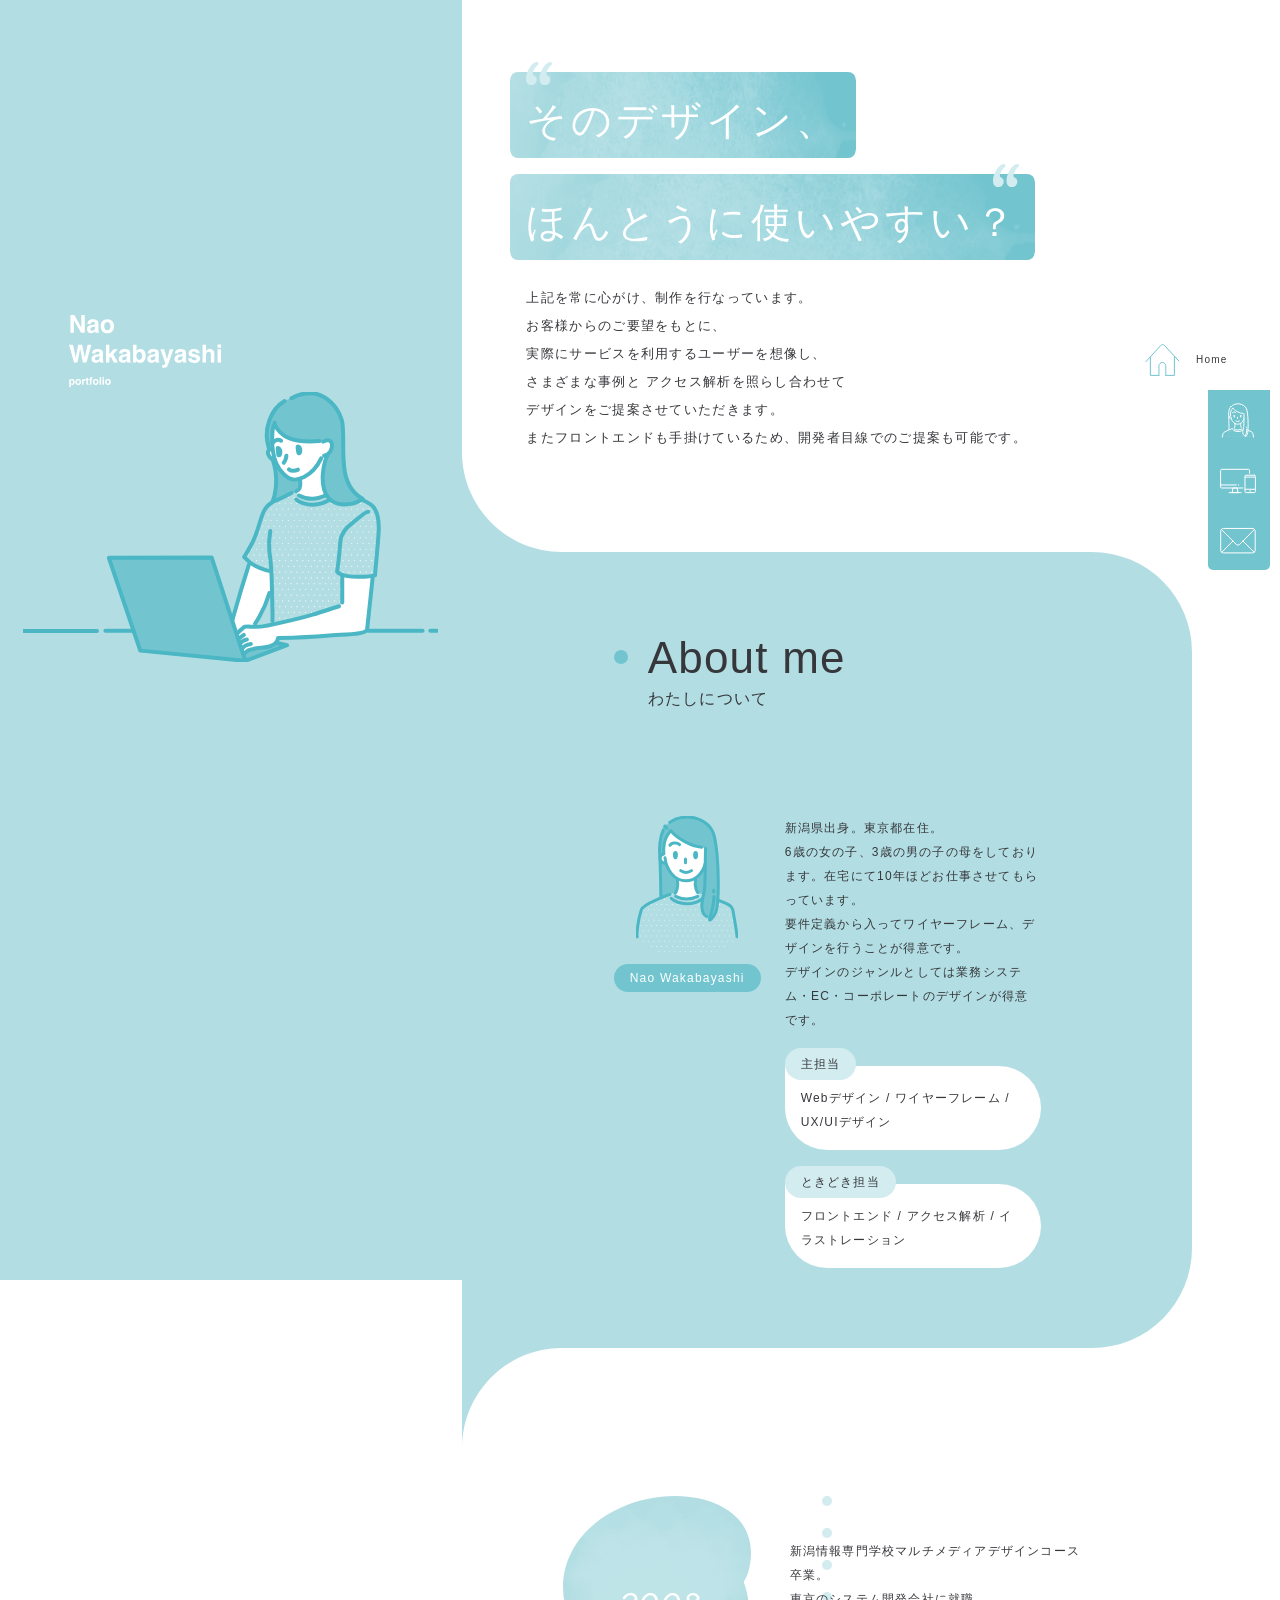
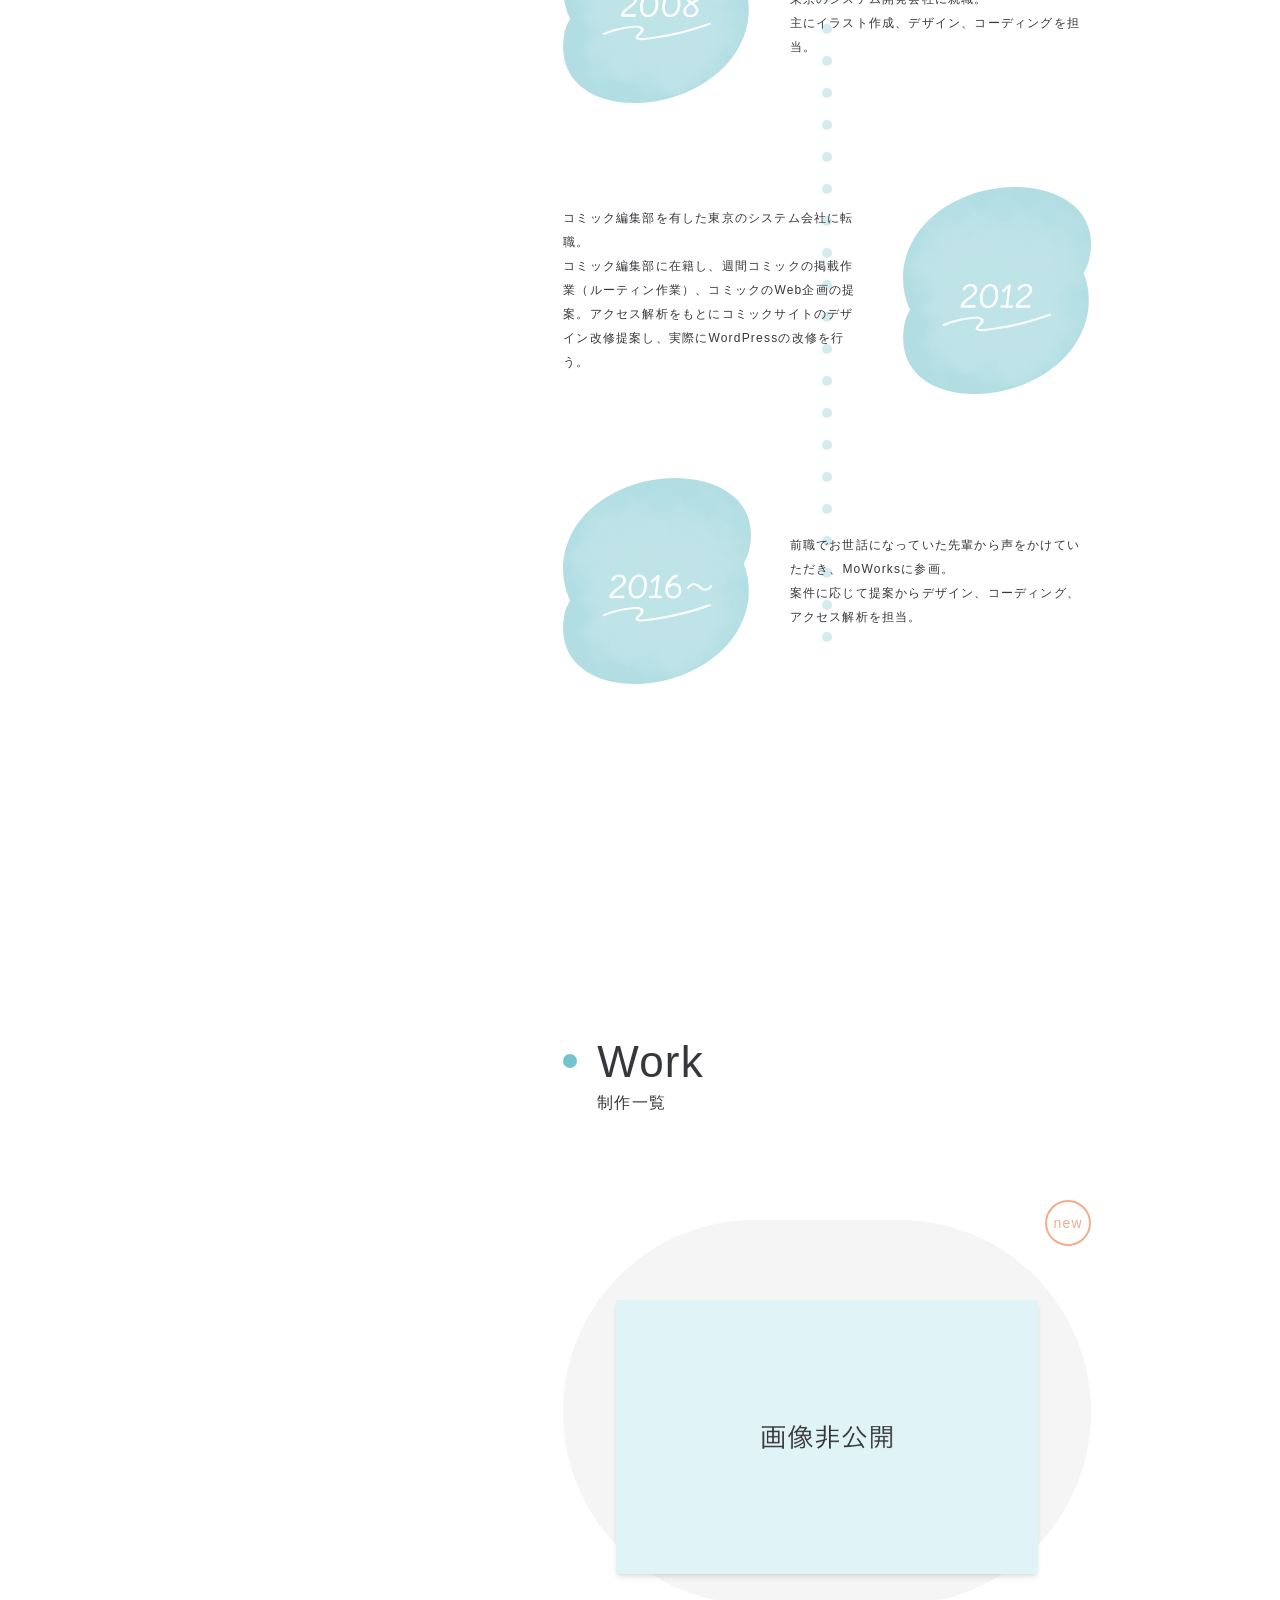
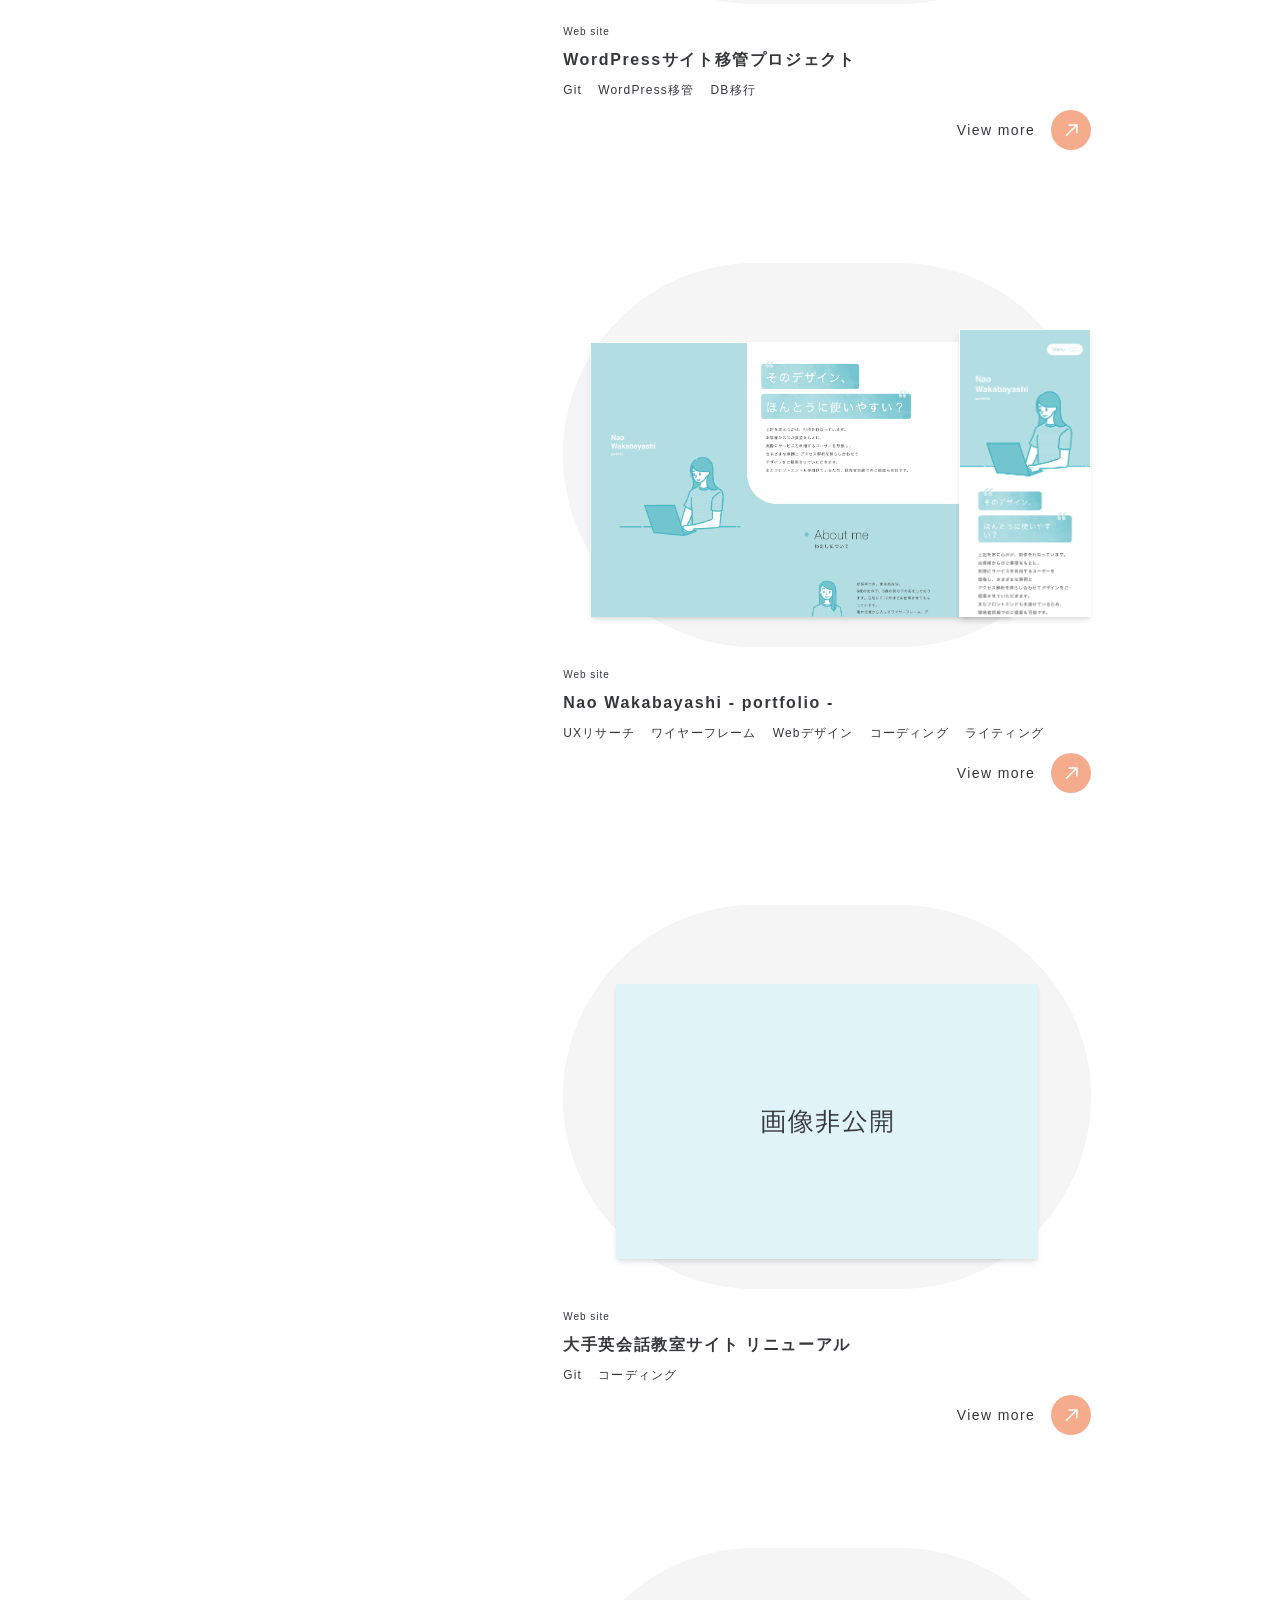
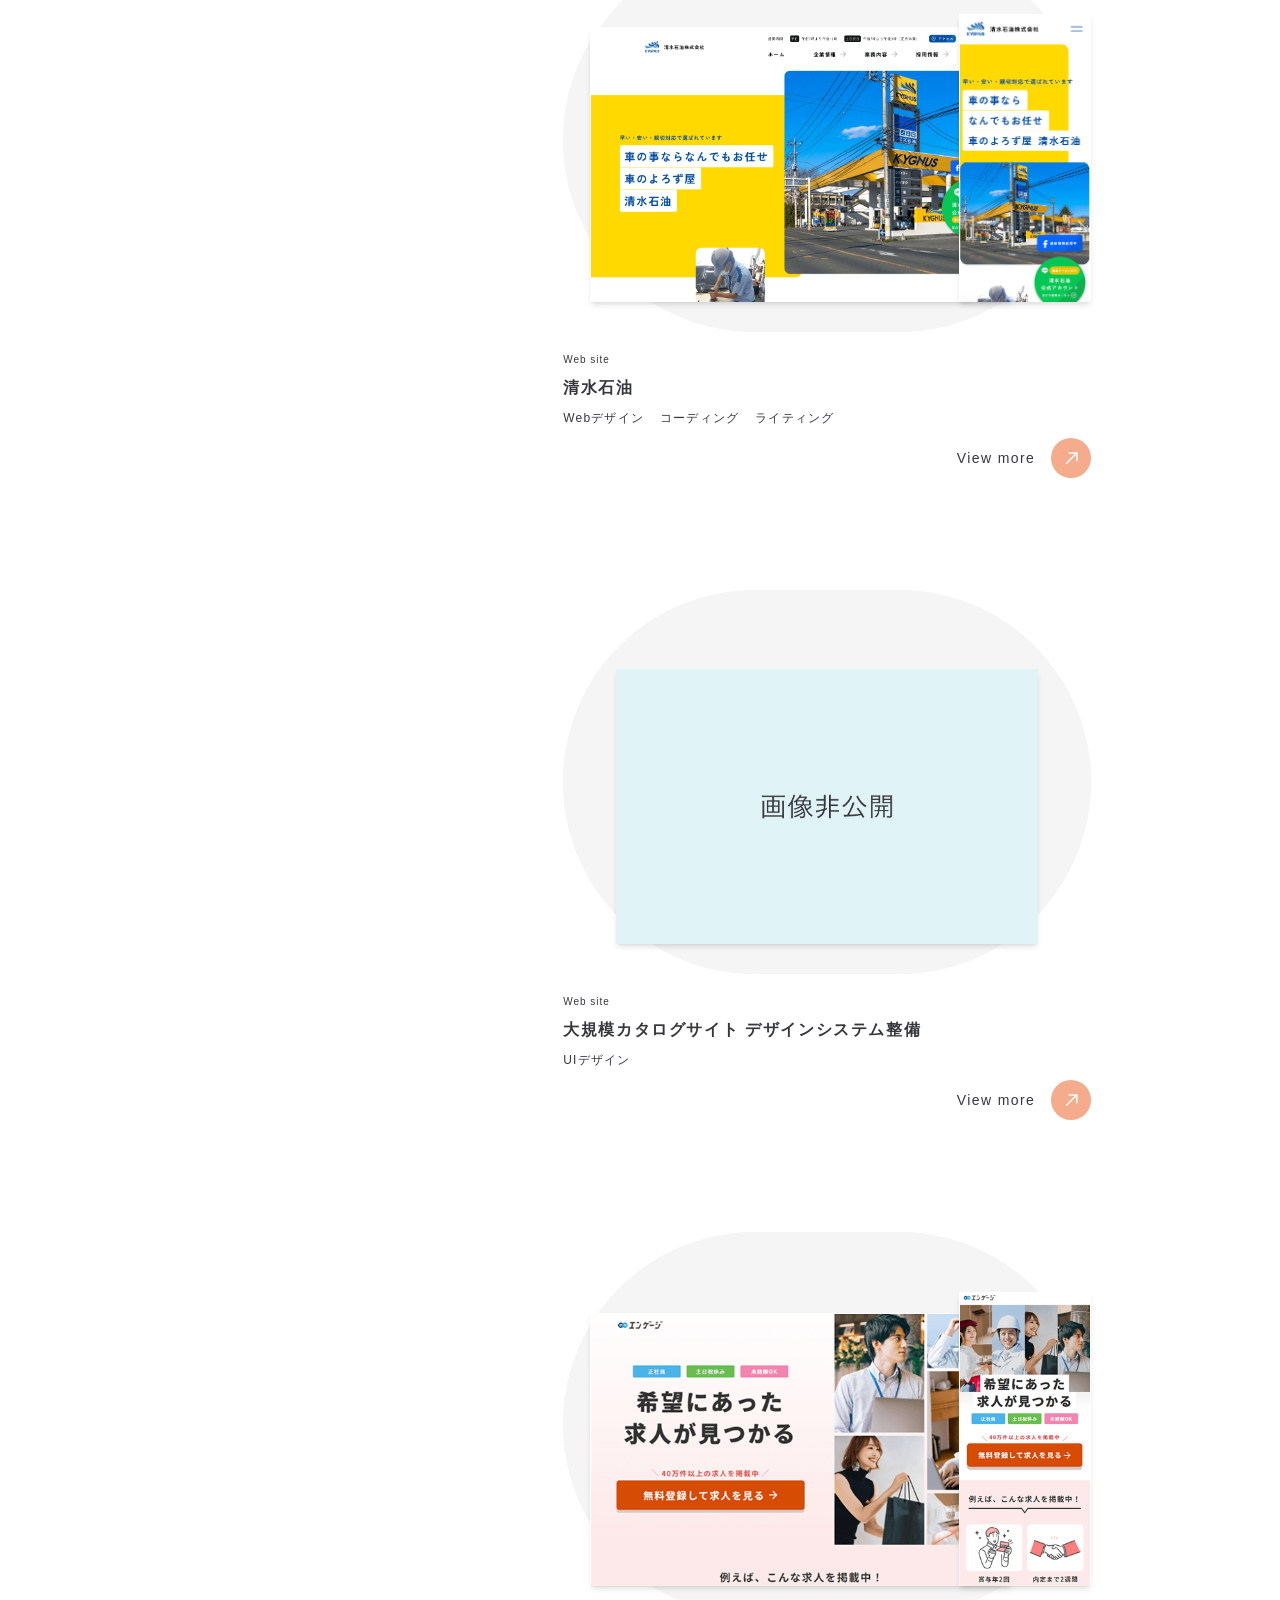
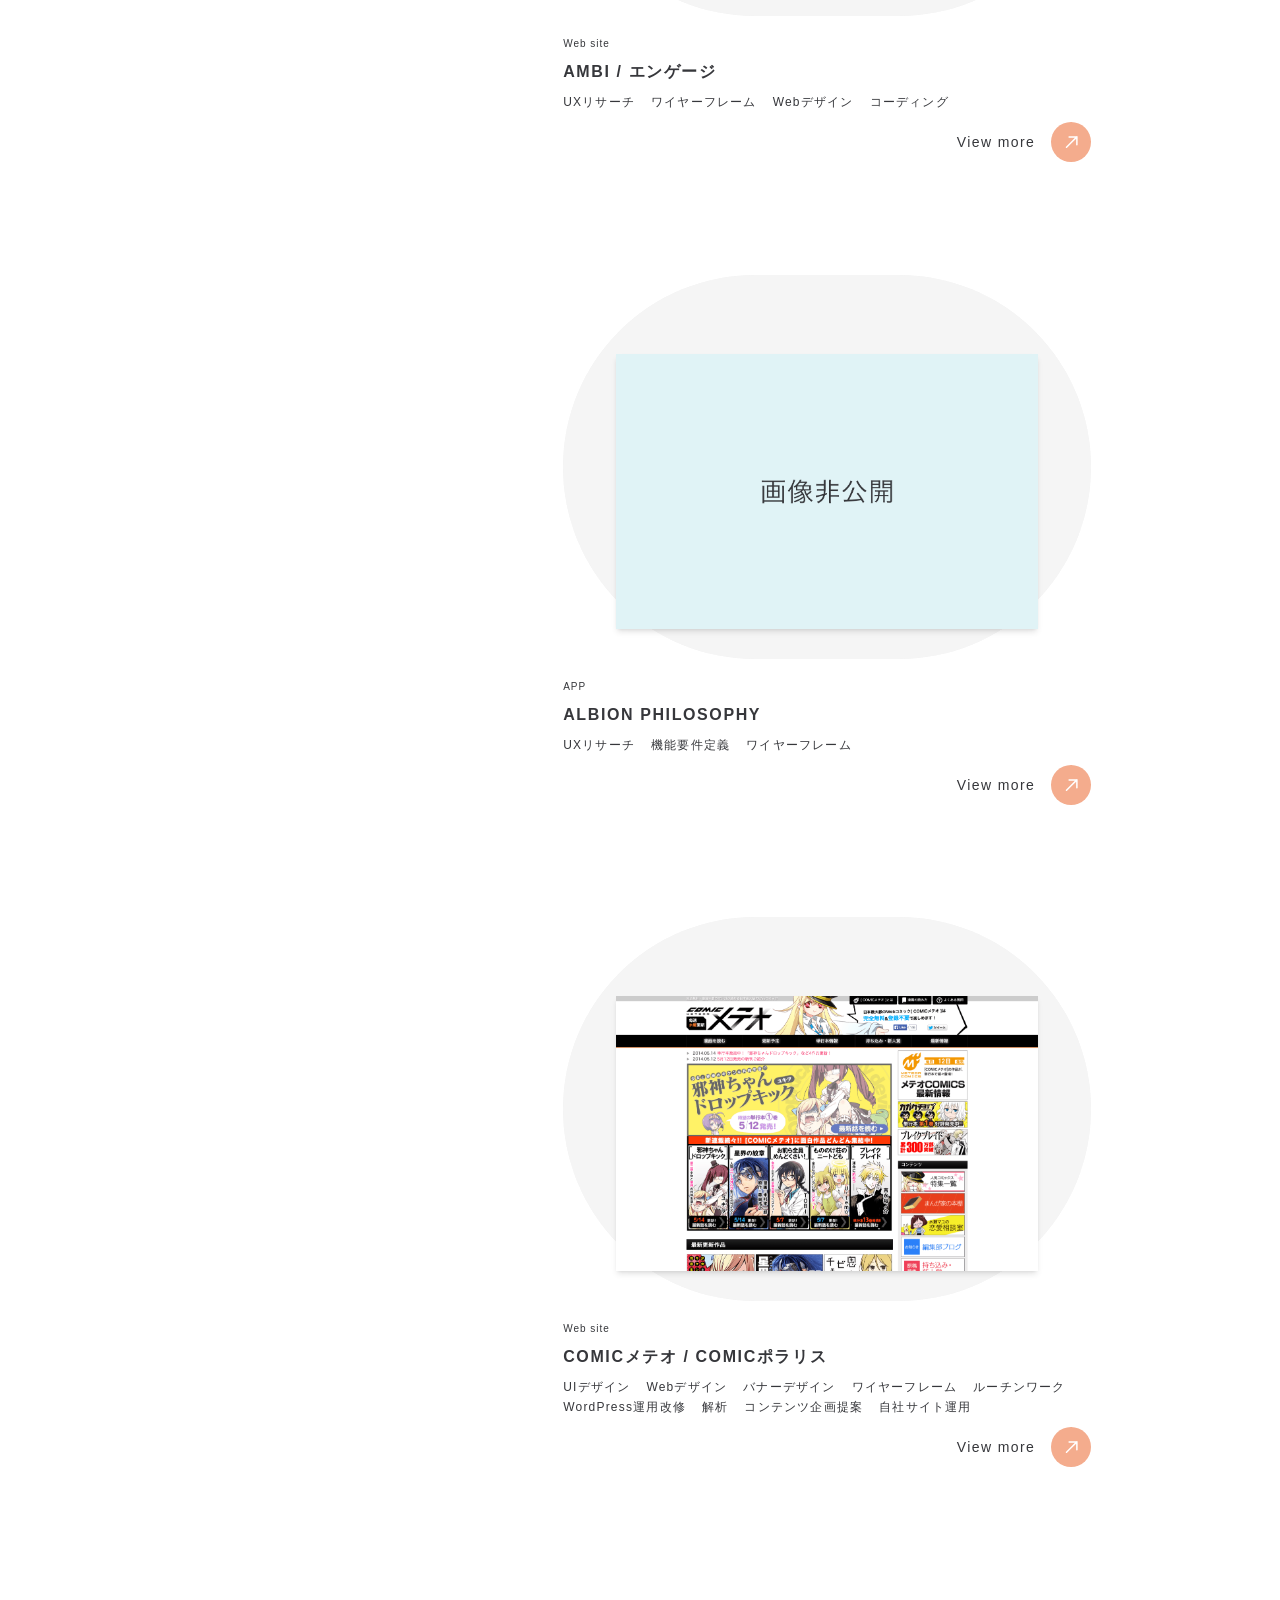
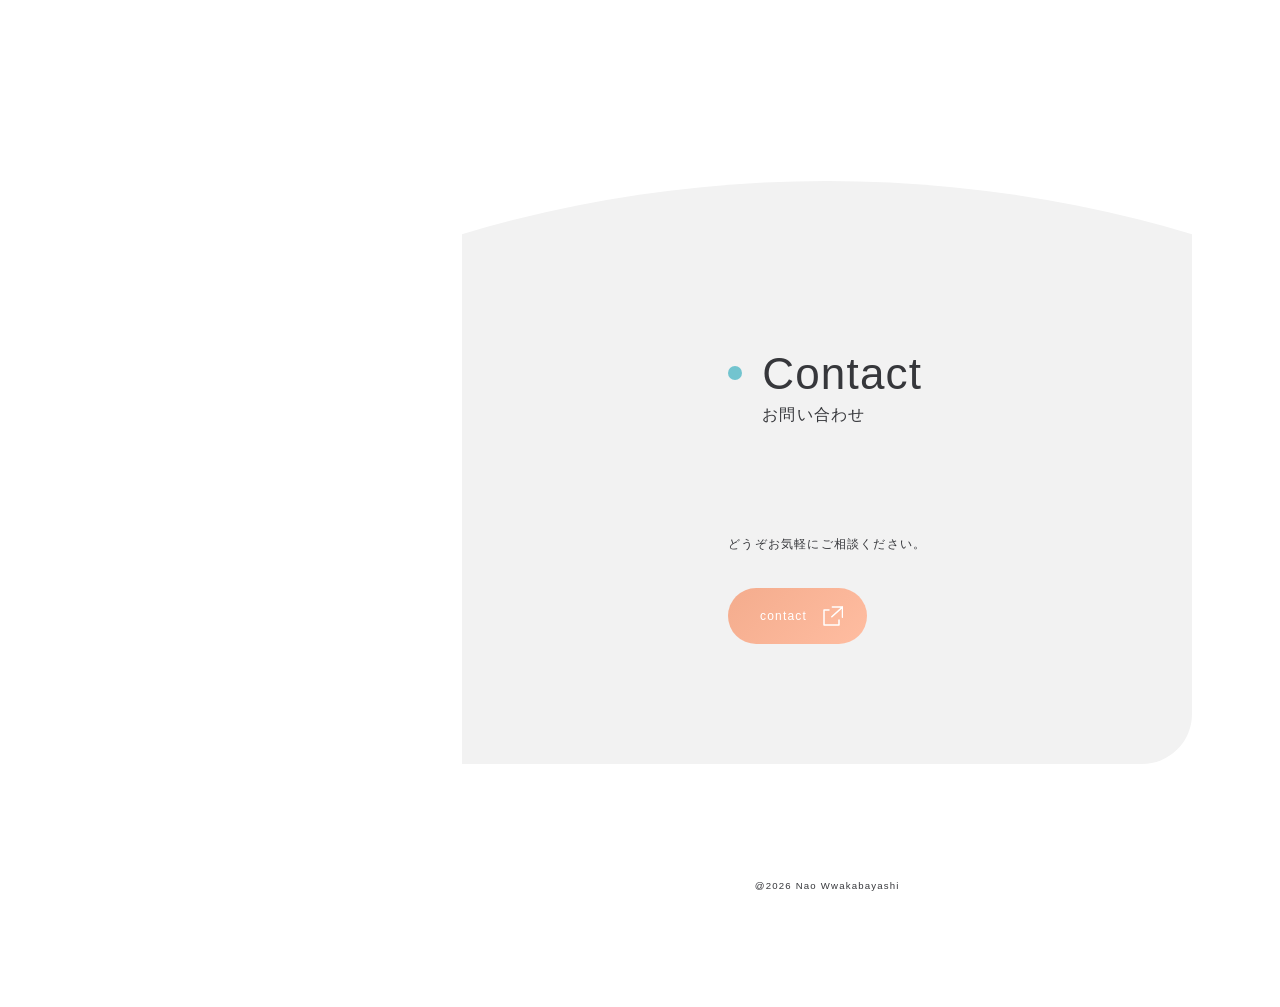
==== index.html @ 70b55ae6 "2page add" ====
<!DOCTYPE html>
<html lang="ja">
  <head>
    <meta charset="UTF-8" />
    <meta name="viewport" content="width=device-width, initial-scale=1.0" />
    <meta name="robots" content="noindex, nofollow">
    <title>Nao Wakabayashi - portfolio -</title>
    <link rel="stylesheet" href="css/reset.css">
    <link rel="stylesheet" href="css/style.css">
  </head>
  <body>

    <div class="scroll-setting" id="home">
      <header>
        <h1><img src="img/logo.svg" alt="Nao Wakabayashiのロゴ"></h1>

        <!-- SP専用メニュー -->

        <button class="menu-trigger menu-mobile" type="button">Menu</button>
        <div class="menu menu-mobile">
          <div class="menu__bg"></div>
          <nav class="menu__container">
            <div class="menu__container__inner">
              <h1><img src="img/logo.svg" alt="Nao Wakabayashiのロゴ"></h1>
              <ul>
                <li class="content-title"><a href="#home">
                  <div>Home<br><small>ホーム</small></div>
                  <div class="circle-arrow"><img src="img/menu_circle-arrow.svg" alt="↗"></div>
                </a></li>
                <li class="content-title"><a href="#about-me">
                  <div>About me<br><small>わたしについて</small></div>
                  <div class="circle-arrow"><img src="img/menu_circle-arrow.svg" alt="↗"></div>
                </a></li>
                <li class="content-title"><a href="#work">
                  <div>Work<br><small>制作一覧</small></div>
                  <div class="circle-arrow"><img src="img/menu_circle-arrow.svg" alt="↗"></div></a>
                  <ol>
                    <li class="project-name"><a href="work/og.html">
                      <div class="text">WordPressサイト<br>移管プロジェクト</div>
                      <div class="circle-arrow"><img src="img/menu_circle-arrow.svg" alt="↗"></div>
                    </a></li>
                    <li class="project-name"><a href="work/portfolio.html">
                      <div class="text">Nao Wakabayashi - portfolio -</div>
                      <div class="circle-arrow"><img src="img/menu_circle-arrow.svg" alt="↗"></div>
                    </a></li>
                    <li class="project-name"><a href="work/pkc.html">
                      <div class="text">大手英会話教室サイト リニューアル</div>
                      <div class="circle-arrow"><img src="img/menu_circle-arrow.svg" alt="↗"></div>
                    </a></li>
                    <li class="project-name"><a href="work/shimizusekiyu.html">
                      <div class="text">清水石油</div>
                      <div class="circle-arrow"><img src="img/menu_circle-arrow.svg" alt="↗"></div>
                    </a></li>
                    <li class="project-name"><a href="work/kokuyo.html">
                      <div class="text">大規模カタログサイト<br>デザインシステム整備</div>
                      <div class="circle-arrow"><img src="img/menu_circle-arrow.svg" alt="↗"></div>
                    </a></li>
                    <li class="project-name"><a href="work/engage_ambi.html">
                      <div class="text">AMBI / エンゲージ</div>
                      <div class="circle-arrow"><img src="img/menu_circle-arrow.svg" alt="↗"></div>
                    </a></li>
                    <li class="project-name"><a href="work/albion.html">
                      <div class="text">ALBION PHILOSOPHY</div>
                      <div class="circle-arrow"><img src="img/menu_circle-arrow.svg" alt="↗"></div>
                    </a></li>
                    <li class="project-name"><a href="work/meteor_polaris.html">
                      <div class="text">COMICメテオ / COMICポラリス</div>
                      <div class="circle-arrow"><img src="img/menu_circle-arrow.svg" alt="↗"></div>
                    </a></li>
                  </ol>
                </li>
                <li class="content-title"><a href="mailto:web.work.wakabayashi@gmail.com?subject=お問い合せ">
                  <div>Contact<br><small>お問い合わせ</small></div>
                  <div class="circle-arrow"><img src="img/menu_circle-arrow.svg" alt="↗"></div>
                </a></li>
              </ul>
            </div>
            <footer>
              <p><small>@2025 Nao Wwakabayashi</small></p>
            </footer>
          </nav>
          
          <button class="menu__close menu-mobile" type="button">Close</button>
        </div>


        <!-- PC専用メニュー -->
        <div class="side-menu menu-pc">
          <nav class="side-menu">
            <ul>
              <li>
                <a href="#home">
                  <img src="img/menu-icon-home.svg" alt="Home">
                  <span class="menu-label">Home</span>
                </a>
              </li>
              <li>
                <a href="#about-me">
                  <img src="img/menu-icon-aboutme.svg" alt="About me">
                  <span class="menu-label">About me</span>
                </a>
              </li>
              <li>
                <a href="#work">
                  <img src="img/menu-icon-work.svg" alt="Work">
                  <span class="menu-label">Work</span>
                </a>
              </li>
              <li>
                <a href="#contact">
                  <img src="img/menu-icon-contact.svg" alt="Contact">
                  <span class="menu-label">Contact</span>
                </a>
              </li>
            </ul>
          </nav>
        </div>
      </header>

      <!-- KV -->
      <div class="left-fixed">
        <div class="KV">
          <div class="KV-img-short"><img src="img/KV.svg" alt="KV" class="hero-img"></div>
          <div class="KV-img-long"><img src="img/KV_768.png" alt="KV" class="hero-img"></div>
        </div>
      </div>
      <div class="right-scroll">
        <div class="KV-text ani-home-mv">
        <h2>
          <span class="KV-label short">そのデザイン、</span><br>
          <span class="KV-label long">ほんとうに使いやすい？</span>
        </h2>
        <div class="p-group">
          <p>上記を常に心がけ、制作を行なっています。<br>
            お客様からのご要望をもとに、<br>
            実際にサービスを利用するユーザーを<br class="br-sp">想像し、<br class="no-pc">さまざまな事例と<br class="br-sp">
            アクセス解析を照らし合わせて<br class="no-pc">デザインをご提案させていただきます。<br>
            またフロントエンドも手掛けているため、<br class="br-sp">開発者目線でのご提案も可能です。
          </p>
        </div>
      </div>
      <!-- KV END -->

      <!-- About me -->
      <div id="about-me" class="about-me">
        
        <div class="profile section">
          <img src="img/abuto-sousyoku1.svg" alt="装飾" class="about-decoration-top">
          <div class="container">
            <section class="profile-inner">
              <h2 class="section-title"><span class="main">About me</span><br><span class="sbu">わたしについて</span></h2>
              <div class="desktop-support">
                <figure class="profile-phot">
                  <img src="img/about-me.svg" alt="Nao Wakabayashi">
                  <figcaption class="name">Nao Wakabayashi</figcaption>
                </figure>
                <div class="text-group">
                  <p>新潟県出身。東京都在住。<br>6歳の女の子、3歳の男の子の母をしております。在宅にて10年ほどお仕事させてもらっています。</p>
                  <p>要件定義から入ってワイヤーフレーム、デザインを行うことが得意です。<br>
                    デザインのジャンルとしては業務システム・EC・コーポレートのデザインが得意です。</p>
                  <dl class="skil">
                    <dt>主担当</dt>
                    <dd>Webデザイン / ワイヤーフレーム / UX/UIデザイン</dd>
                    <dt>ときどき担当</dt>
                    <dd>フロントエンド / アクセス解析 / イラストレーション</dd>
                  </dl>
                </div>
              </div>
            </section>
          </div>
          <img src="img/abuto-sousyoku2.svg" alt="装飾" class="about-decoration-bottom">
        </div>

        <div class="section history">
          <div class="container">
            <div class="timeline">
              <figure class="timeline-item">
                <img src="img/history-no08.svg" alt="2008">
                <figcaption class="text">
                  新潟情報専門学校マルチメディアデザインコース卒業。<br>
                  東京のシステム開発会社に就職。<br>
                  主にイラスト作成、デザイン、コーディングを担当。
                </figcaption>
              </figure>
              <figure class="timeline-item">
                <figcaption class="text">
                  コミック編集部を有した東京のシステム会社に転職。<br>
                  コミック編集部に在籍し、週間コミックの掲載作業（ルーティン作業）、コミックのWeb企画の提案。アクセス解析をもとにコミックサイトのデザイン改修提案し、実際にWordPressの改修を行う。
                </figcaption>
                <img src="img/history-no12.svg" alt="2012">
              </figure>
              <figure class="timeline-item">
                <img src="img/history-no16.svg" alt="2016">
                <figcaption class="text">
                  前職でお世話になっていた先輩から声をかけていただき、MoWorksに参画。<br>
                  案件に応じて提案からデザイン、コーディング、アクセス解析を担当。
                </figcaption>
              </figure>
            </div>
          </div>
        </div>
      </div>
      <!-- About me END -->
     

      <!-- Work -->
      <section id="work" class="work section">
        <div class="container">
          <h2 class="section-title"><span class="main">Work</span><br><span class="sbu">制作一覧</span></h2>

          <article class="card-content">
            <div class="image-area">
              <a href="work/og.html" aria-label="WordPressサイト移管プロジェクトのポートフォリオの詳細ページを見る" >
                <img src="img/private.png" alt="WordPressサイト移管プロジェクト" class="img-single-pc">
              </a>
              <span class="badge">new</span>
            </div>
            <div>
              <p class="tag">Web site</p>
              <h3 class="title">WordPressサイト移管プロジェクト</h3>
              <div class="tag-group">
                <span>Git</span><span>WordPress移管</span><span>DB移行</span>
              </div>
            </div>
            <div class="more">
              <a href="work/og.html" aria-label="WordPressサイト移管プロジェクトの詳細ページを見る" class="circle-link">
                View more<div class="circle-arrow"><img src="img/circle-arrow.svg" alt="↗"></div>
              </a>
            </div>
          </article>
          
          

          <article class="card-content">
            <div class="image-area">
              <a href="work/portfolio.html" aria-label="Nao Wakabayashiのポートフォリオの詳細ページを見る" >
                <img src="img/desktop_portfolio01.png" alt="ポートフォリオ" class="img-2set-pc">
                <img src="img/sp_portfolio01.png" alt="ポートフォリオ" class="img-2set-sp">
              </a>
              <!-- span class="badge">new</span -->
            </div>
            <div>
              <p class="tag">Web site</p>
              <h3 class="title">Nao Wakabayashi - portfolio -</h3>
              <div class="tag-group">
                <span>UXリサーチ</span><span>ワイヤーフレーム</span><span>Webデザイン</span><span>コーディング</span><span>ライティング</span>
              </div>
            </div>
            <div class="more">
              <a href="work/portfolio.html" aria-label="Nao Wakabayashiのポートフォリオの詳細ページを見る" class="circle-link">
                View more<div class="circle-arrow"><img src="img/circle-arrow.svg" alt="↗"></div>
              </a>
            </div>
          </article>



          



          <article class="card-content">
            <div class="image-area">
              <a href="work/pkc.html" aria-label="大手英会話教室サイト リニューアルのポートフォリオの詳細ページを見る" >
                <img src="img/private.png" alt="大手英会話教室サイト リニューアル" class="img-single-pc">
              </a>
              <!--span class="badge">new</span-->
            </div>
            <div>
              <p class="tag">Web site</p>
              <h3 class="title">大手英会話教室サイト リニューアル</h3>
              <div class="tag-group">
                <span>Git</span><span>コーディング</span>
              </div>
            </div>
            <div class="more">
              <a href="work/pkc.html" aria-label="大手英会話教室サイト リニューアルの詳細ページを見る" class="circle-link">
                View more<div class="circle-arrow"><img src="img/circle-arrow.svg" alt="↗"></div>
              </a>
            </div>
          </article>



          <article class="card-content">
            <div class="image-area">
              <a href="work/shimizusekiyu.html" aria-label="清水石油のポートフォリオの詳細ページを見る" >
                <img src="img/desktop_shimizusekiyu01.png" alt="清水石油のデスクトップのイメージ" class="img-2set-pc">
                <img src="img/sp_shimizusekiyu01.png" alt="清水石油のSPのイメージ" class="img-2set-sp">
              </a>
              <!--span class="badge">new</span-->
            </div>
            <div>
              <p class="tag">Web site</p>
              <h3 class="title">清水石油</h3>
              <div class="tag-group">
                <span>Webデザイン</span><span>コーディング</span><span>ライティング</span>
              </div>
            </div>
            <div class="more">
              <a href="work/shimizusekiyu.html" aria-label="清水石油の詳細ページを見る" class="circle-link">
                View more<div class="circle-arrow"><img src="img/circle-arrow.svg" alt="↗"></div>
              </a>
            </div>
          </article>



          <article class="card-content">
            <div class="image-area">
              <a href="work/kokuyo.html" aria-label="大規模カタログサイト デザインシステム整備のポートフォリオの詳細ページを見る" >
                <img src="img/private.png" alt="大規模カタログサイト デザインシステム整備" class="img-single-pc">
              </a>
              <!--span class="badge">new</span-->
            </div>
            <div>
              <p class="tag">Web site</p>
              <h3 class="title">大規模カタログサイト デザインシステム整備</h3>
              <div class="tag-group">
                <span>UIデザイン</span>
              </div>
            </div>
            <div class="more">
              <a href="work/kokuyo.html" aria-label="大規模カタログサイト デザインシステム整備の詳細ページを見る" class="circle-link">
                View more<div class="circle-arrow"><img src="img/circle-arrow.svg" alt="↗"></div>
              </a>
            </div>
          </article>



          <article class="card-content">
            <div class="image-area">
              <a href="work/engage_ambi.html" aria-label="エンゲージの詳細ページを見る" >
                <img src="img/work_desktop_en-gage.png" alt="エンゲージ" class="img-2set-pc">
                <img src="img/work_sp_en-gage.png" alt="エンゲージ" class="img-2set-sp">
              </a>
              <!--span class="badge">new</span-->
            </div>
            <div>
              <p class="tag">Web site</p>
              <h3 class="title">AMBI / エンゲージ</h3>
              <div class="tag-group">
                <span>UXリサーチ</span><span>ワイヤーフレーム</span><span>Webデザイン</span><span>コーディング</span>
              </div>
            </div>
            <div class="more">
              <a href="work/engage_ambi.html" aria-label="エンゲージの詳細ページを見る" class="circle-link">
                View more<div class="circle-arrow"><img src="img/circle-arrow.svg" alt="↗"></div>
              </a>
            </div>
          </article>

          <article class="card-content">
            <div class="image-area">
              <a href="work/albion.html" aria-label="ALBION PHILOSOPHYの詳細ページを見る" >
                <img src="img/private.png" alt="ALBION PHILOSOPHY" class="img-single-pc">
              </a>
              <!--span class="badge">new</span-->
            </div>
            <div>
              <p class="tag">APP</p>
              <h3 class="title">ALBION PHILOSOPHY</h3>
              <div class="tag-group">
                <span>UXリサーチ</span><span>機能要件定義</span><span>ワイヤーフレーム</span>
              </div>
            </div>
            <div class="more">
              <a href="work/albion.html" aria-label="ALBION PHILOSOPHYの詳細ページを見る" class="circle-link">
                View more<div class="circle-arrow"><img src="img/circle-arrow.svg" alt="↗"></div>
              </a>
            </div>
          </article>

          <article class="card-content">
            <div class="image-area">
              <a href="work/meteor_polaris.html" aria-label="COMICメテオ / COMICポラリスの詳細ページを見る">
                <img src="img/work_desktop_polaris.png" alt="COMICメテオ / COMICポラリス" class="img-single-pc">
              </a>
              <!--span class="badge">new</span-->
            </div>
            <div>
              <p class="tag">Web site</p>
              <h3 class="title">COMICメテオ / COMICポラリス</h3>
              <div class="tag-group">
                <span>UIデザイン</span><span>Webデザイン</span><span>バナーデザイン</span><span>ワイヤーフレーム</span><span>ルーチンワーク</span><span>WordPress運用改修</span><span>解析</span><span>コンテンツ企画提案</span><span>自社サイト運用</span>
              </div>
            </div>
            <div class="more">
              <a href="work/meteor_polaris.html" aria-label="ALBION PHILOSOPHYの詳細ページを見る" class="circle-link">
                View more<div class="circle-arrow"><img src="img/circle-arrow.svg" alt="↗"></div>
              </a>
            </div>
          </article>
        </div>
      </section>
      <!-- Work END -->

      <!-- Contact -->
      <section id="contact" class="contact section">
        <div class="circle-bg"></div>
        <div class="container">
          <h2 class="section-title"><span class="main">Contact</span><br><span class="sbu">お問い合わせ</span></h2>
          <div class="text-container">
            <p>どうぞお気軽にご相談ください。</p>
          </div>
          <div class="btn-container">
            <a href="mailto:web.work.wakabayashi@gmail.com?subject=お問い合せ" class="contact-btn">
              <span class="contact-text">contact</span><img src="img/external.svg" alt="↗">
            </a>
          </div>
        </div>
      </section>
      <!-- Contact END -->
    
      <!-- footer -->
      <footer>
        <p><small>@2026 Nao Wwakabayashi</small></p>
      </footer>
      <!-- footer END -->
    </div>
  <!--/div-->
    <script src="script.js"></script>
  </body>
</html>
---- css/style.css ----
@charset "UTF-8";
/* =====================================================
  初期設定
--------------------------------------------------*/
body {
  color: #36373B;
  font-family: "Hiragino Kaku Gothic Pro", "ヒラギノ角ゴ Pro W3", "Hiragino Sans", Meiryo, sans-serif;
  font-size: 12px;
}

html {
  scroll-behavior: smooth;
}

body.fixed {
  position: fixed;
  width: 100%;
  overflow: hidden;
  top: 0;
  left: 0;
  right: 0;
}

body.no-scroll {
  overflow: hidden; /* ← これだけでガタつかない */
}

h2, h3, h4, div, ul, ol, a, p, figcaption {
  line-height: 24px;
  letter-spacing: 0.1em;
}

a {
  color: #ACACAC;
}

a:hover {
  color: #36373B;
}

.mw40 {
  max-width: 40%;
  margin: 0 auto;
}

.mw50 {
  max-width: 50%;
  margin: 0 auto;
}

.mw60 {
  max-width: 60%;
  margin: 0 auto;
}

.mw70 {
  max-width: 70%;
  margin: 0 auto;
}

.mw80 {
  max-width: 80%;
  margin: 0 auto;
}

.mw90 {
  max-width: 90%;
  margin: 0 auto;
}

/* --------------------------------------------------
  初期設定  END
=====================================================*/
/* =====================================================
  きりかえ
--------------------------------------------------*/
.menu-pc {
  display: none;
}

.br-sp {
  display: block;
}

.no-pc {
  display: none;
}

/* ▼ 764px以上だったら */
@media (min-width: 764px) {
  .menu-mobile {
    display: none;
  }
  .menu-pc {
    display: block;
  }
  .scroll-setting {
    --menu-gap: clamp(64px, 88px, 96px);
    display: grid;
    grid-template-columns: minmax(0, 1fr) 57% var(--menu-gap); /* 左 / 右 / スペーサー */
    column-gap: 0;
    align-items: start;
  }
  .scroll-setting .left-fixed {
    grid-column: 1;
    position: sticky;
    top: 0;
    height: 100svh;
    min-width: 0;
  }
  .scroll-setting .right-scroll {
    grid-column: 2;
    min-width: 0;
  }
  .br-sp {
    display: none !important;
  }
  .no-pc {
    display: block !important;
  }
}
/* --------------------------------------------------
  きりかえ  END
=====================================================*/
/* =====================================================
   共通 
--------------------------------------------------*/
.section-title {
  margin: 0 0 64px 0;
  padding: 0 0 0 24px;
  display: inline-block;
  position: relative;
}
.section-title:before {
  content: "";
  display: block;
  position: absolute;
  left: 0;
  top: 10px;
  width: 10px;
  height: 10px;
  background: #72C4CF;
  border-radius: 100%;
}
.section-title .main {
  font-size: 26px;
  line-height: 30px;
  font-family: "Helvetica Neue", Helvetica, Arial, sans-serif;
  font-weight: 400;
}
.section-title .sbu {
  font-size: 12px;
  line-height: 18px;
}

.section {
  display: flex;
  justify-content: center;
  padding: clamp(16px, 6vw, 48px);
}
.section .container {
  max-width: 72%;
}

/* ▼ 764px以上だったら */
@media (min-width: 764px) {
  #contact.section .container {
    padding: 0 clamp(16px, 6vw, 48px);
  }
}
.about-me {
  margin: 0 0 84px;
}

.work {
  margin: 0 0 168px;
}

.about-me .profile {
  padding: 100px 0;
}

header,
.KV .KV-img,
.KV .KV-img-short,
.KV .KV-img-long {
  background: #B2DEE3;
}

.badge {
  position: absolute;
  top: -20px;
  right: 0px;
  width: 46px;
  height: 46px;
  border: 2px solid #F4AC8D;
  border-radius: 50%;
  color: #F4AC8D;
  font-size: clamp(10px, 1.4vw, 14px);
  display: flex;
  align-items: center;
  justify-content: center;
  z-index: 2;
}

/* ▼ 764px以上だったら */
@media (min-width: 764px) {
  .about-me,
  .work {
    margin: 0 0 256px;
  }
  .section-title {
    padding: 0 0 0 34px;
    margin: 0 0 104px 0;
  }
  .section-title:before {
    width: 14px;
    height: 14px;
    top: 18px;
  }
  .section-title .main {
    font-size: 44px;
    line-height: 51px;
    font-weight: 200;
    padding: 0 0 4px;
    display: inline-block;
  }
  .section-title .sbu {
    font-size: 16px;
    line-height: 24px;
  }
}
/* ▼ 1200px以上だったら */
.circle-link {
  position: relative;
  display: inline-flex;
  align-items: center;
  gap: 16px;
  text-decoration: none;
  color: #36373B;
  z-index: 1;
  transition: color 0.15s ease;
}
.circle-link:hover {
  color: #F4AC8D;
}
.circle-link:hover .circle-arrow, .circle-link:focus-visible .circle-arrow, .circle-link:active .circle-arrow {
  transform: scale(1.3);
}

/* --------------------------------------------------
   共通 END
=====================================================*/
/* =====================================================
  header
--------------------------------------------------*/
header {
  display: grid;
}
header h1 {
  position: absolute;
  top: 133px;
  left: 45px;
  z-index: 1;
}

/* ▼ 764px以上だったら */
@media (min-width: 764px) {
  header {
    position: fixed;
    top: 0;
    left: 0;
    width: 100%;
    z-index: 1000; /* メニューより上に表示 */
  }
  header h1 {
    top: 315px;
    left: 69px;
  }
}
/* ▼ 1200px以上だったら */
/* --------------------------------------------------
  header END
=====================================================*/
/* =====================================================
  menu
--------------------------------------------------*/
.menu-trigger,
.menu__close {
  position: fixed;
  top: 40px;
  width: 104px;
  height: 33px;
  border-radius: 17px;
  font-weight: bold;
  text-align: left;
  font-family: "Hiragino Kaku Gothic Pro", "ヒラギノ角ゴ Pro W3", "Hiragino Sans", Meiryo, sans-serif;
  padding: 8px 16px;
  background: #FFF;
  line-height: 0;
  color: #B2DEE3;
  cursor: pointer;
}
.menu-trigger:before, .menu-trigger:after,
.menu__close:before,
.menu__close:after {
  content: "";
  width: 22px;
  height: 1px;
  background: #B2DEE3;
  position: absolute;
  right: 16px;
  display: block;
}

.menu-trigger {
  right: 21px;
}

.menu__close {
  right: 21px;
}

.menu-trigger {
  color: #B2DEE3;
  z-index: 2;
  transition: opacity 0.3s ease;
  opacity: 1;
}
.menu-trigger:before {
  top: 12px;
}
.menu-trigger:after {
  bottom: 12px;
}

.menu-trigger.hidden {
  opacity: 0;
}

.menu {
  position: absolute;
  top: 0;
  left: 0;
  width: 100vw;
  height: 100vh;
  display: none;
  z-index: 9999;
}
.menu__bg {
  position: absolute;
  left: 50%;
  top: 50%;
  transform: translate(-50%, -50%) scale(0);
  transform-origin: center center;
  width: 32px;
  height: 32px;
  border-radius: 50%;
  background: #B2DEE3;
  z-index: 20;
  opacity: 0;
  transition: opacity 0.2s ease;
}
.menu__bg--active {
  animation: menubg-scale 1.5s ease forwards;
}
.menu__container {
  position: absolute;
  top: 0;
  left: 0;
  width: 100vw;
  height: 100vh;
  overflow-y: auto;
  z-index: 30;
  background: transparent;
  opacity: 0;
  transition: opacity 0.3s ease;
}
.menu__container__inner {
  padding: 197px 48px 0;
}
.menu__container--active {
  animation-name: menufg;
  animation-duration: 2s;
  animation-iteration-count: 1;
  animation-fill-mode: forwards;
  opacity: 1;
}
.menu__container h1 {
  top: 28px;
}
.menu__container .content-title {
  line-height: 28px;
  font-size: 24px;
  font-family: "Helvetica Neue", Helvetica, Arial, sans-serif;
  font-weight: 300;
  margin: 0 0 56px 0;
}
.menu__container .content-title small {
  font-size: 11px;
  line-height: 17px;
  font-family: "Hiragino Kaku Gothic Pro", "ヒラギノ角ゴ Pro W3", "Hiragino Sans", Meiryo, sans-serif;
}
.menu__container .content-title ol {
  margin: 56px 0 0 28px;
}
.menu__container .content-title a {
  padding: 0 0 0 26px;
}
.menu__container .content-title a::before {
  content: "";
  position: absolute;
  top: 10px;
  left: 0;
  width: 10px;
  height: 10px;
  border-radius: 5px;
  background: #72C4CF;
}
.menu__container .project-name {
  font-size: 14px;
  line-height: 26px;
  margin: 0 0 32px 0;
}
.menu__container .project-name a {
  padding: 0 0 0 20px;
  display: flex;
  align-items: center;
}
.menu__container .project-name a::before {
  content: "";
  position: absolute;
  top: 8px;
  left: 0;
  width: 6px;
  height: 6px;
  border-radius: 5px;
  background: #D2ECF0;
}
.menu__container .project-name a .text {
  flex: 1;
}
.menu__container .project-name a .circle-arrow {
  width: 32px;
  height: 32px;
  flex-shrink: 0;
}
.menu__container .project-name a .circle-arrow img {
  width: 11.46px;
  height: auto;
}
.menu__container ul {
  margin: 0;
  padding: 0;
  list-style: none;
}
.menu__container a {
  transition: all 0.2s;
  color: #36373B;
  text-decoration: none;
  position: relative;
  display: flex;
  justify-content: space-between;
}
.menu__container a .circle-arrow {
  width: 40px;
  height: 40px;
  margin: 0 0 0 10px;
  background: #FFF;
  color: #72C4CF;
}
.menu__close {
  display: none;
  z-index: 40;
}
.menu__close:before {
  transform: translate(-50%, -50%) rotate(45deg);
}
.menu__close:after {
  transform: translate(-50%, -50%) rotate(-45deg);
}
.menu__close:before {
  top: 50%;
  right: 0;
  transform: translate(-50%, -50%) rotate(45deg);
}
.menu__close:after {
  top: 50%;
  right: 0;
  transform: translate(-50%, -50%) rotate(-45deg);
}

@keyframes menubg {
  0% {
    opacity: 0;
    width: 32px;
    height: 32px;
  }
  10% {
    opacity: 1;
    width: 32px;
    height: 32px;
  }
  100% {
    opacity: 1;
    width: 5000px;
    height: 5000px;
  }
}
@keyframes menufg {
  0% {
    opacity: 0;
  }
  40% {
    opacity: 1;
  }
  100% {
    opacity: 1;
  }
}
@keyframes menubg-scale {
  0% {
    opacity: 0;
    transform: translate(-50%, -50%) scale(0);
  }
  10% {
    opacity: 1;
    transform: translate(-50%, -50%) scale(0.05);
  }
  100% {
    opacity: 1;
    transform: translate(-50%, -50%) scale(150);
  }
}
/* ボタン部分のホバー拡大は維持 */
.circle-arrow {
  width: 30px;
  height: 30px;
  background: #F4AC8D;
  border-radius: 50%;
  font-size: 18px;
  display: flex;
  align-items: center;
  justify-content: center;
  transition: transform 0.3s cubic-bezier(0.3, 1.5, 0.5, 1.2);
  cursor: pointer;
  z-index: 10;
  position: relative;
}

/* ▼ 764px以上だったら */
@media (min-width: 764px) {
  .menu-mobile {
    display: none;
  }
  .side-menu {
    position: fixed;
    top: 50%;
    right: 5px;
    transform: translateY(-50%);
    z-index: 1000;
  }
  .side-menu ul {
    display: flex;
    flex-direction: column;
    margin: 0;
    padding: 0;
    list-style: none;
  }
  .side-menu li {
    width: 138px; /* 最大幅を固定 */
    overflow: hidden;
    position: relative;
  }
  .side-menu li:first-child {
    border-radius: 0 5px 0 0;
  }
  .side-menu li:last-child {
    border-radius: 0 0 5px 0;
  }
  /* aタグ本体：最初は右にずらす */
  .side-menu li a {
    display: flex;
    align-items: center;
    justify-content: flex-start;
    transform: translateX(76px);
    transition: transform 0.3s ease;
    width: 138px;
    background: #72C4CF;
    padding: 12px 12px;
    text-decoration: none;
    position: relative;
  }
  .side-menu li:first-child a {
    border-radius: 5px 5px 0 0;
  }
  .side-menu li:last-child a {
    border-radius: 0 0 5px 5px;
  }
  /* ホバー時にスライド */
  .side-menu li a:hover,
  .side-menu li a.current {
    transform: translateX(0);
    width: 158px;
    border-radius: 5px 5px 0 5px;
  }
  /* アイコン */
  .side-menu img {
    width: 36px;
    height: 36px;
    flex-shrink: 0;
  }
  /* ラベル */
  .menu-label {
    margin-left: 16px;
    font-size: 10px;
    color: #FFF;
    white-space: nowrap;
    opacity: 0;
    transform: translateX(10px);
    transition: opacity 0.3s ease, transform 0.3s ease;
    pointer-events: none;
  }
  .side-menu li a .menu-label {
    opacity: 0;
    transform: translateX(10px);
    transition: opacity 0.3s ease, transform 0.3s ease;
    pointer-events: none;
  }
  /* ホバー時だけラベル表示（スライド＋フェードイン） */
  .side-menu li a:hover .menu-label,
  .side-menu li a.current .menu-label {
    opacity: 1;
    transform: translateX(0);
  }
  .side-menu li a.current {
    background: #FFF !important; /* 好きな背景色に変更 */
  }
  .side-menu li a.current .menu-label {
    color: #36373B;
  }
}
/* --------------------------------------------------
  menu  END
=====================================================*/
/* =====================================================
   KV 
--------------------------------------------------*/
/*.fade-in {
  opacity: 0;
  transition: opacity 1s ease;
}

.fade-in.visible {
  opacity: 1;
}*/
/* 初期状態：JS が動くまでは普通に表示 */
.fade-in {
  opacity: 1;
}

/* JS が初期化完了してからフェード制御をオン */
body.js-inited .fade-in {
  opacity: 0;
  transition: opacity 1s ease;
}

body.js-inited .fade-in.visible {
  opacity: 1;
}

.KV .KV-img-short {
  width: 100%;
  padding: 128px 0 0 0;
  position: relative;
}
.KV .KV-img-short img {
  position: absolute;
  bottom: -1.9rem;
  right: 0;
  object-fit: contain;
  vertical-align: bottom;
  display: none;
}
.KV .KV-img-long {
  display: none;
}

.KV .KV-img-short,
.KV .KV-768-long,
.KV-text {
  z-index: 0;
}

.KV-text {
  padding: 72px 0 0 0;
  max-width: 72%;
  margin: 0 auto;
}
.KV-text h2 {
  font-family: "Helvetica Neue", Helvetica, Arial, sans-serif;
  color: #FFF;
  font-size: 20px;
}
.KV-text h2 .KV-label {
  display: inline-block;
  padding: 20px 16px 10px;
  border-radius: 8px;
  background-size: cover;
  background-repeat: no-repeat;
  background-position: center;
  position: relative;
}
.KV-text h2 .KV-label.short {
  background-image: url("../img/KV_bg_short.svg");
  margin: 0 0 16px 0;
}
.KV-text h2 .KV-label.short::before {
  position: absolute;
  content: "";
  top: -10px;
  left: 16px;
  width: 26px;
  height: 23px;
  background-image: url("../img/quotient.svg");
}
.KV-text h2 .KV-label.long {
  background-image: url("../img/KV_bg_long.svg");
}
.KV-text h2 .KV-label.long::after {
  position: absolute;
  content: "";
  top: -10px;
  right: 16px;
  width: 26px;
  height: 23px;
  background-image: url("../img/quotient.svg");
}
.KV-text .p-group {
  background: #FFF;
  padding: 24px 0 0 0;
}

.KV h2 {
  font-size: 20px;
}

/* ▼ 415px以上だったら */
@media (min-width: 415px) {
  .KV .KV-img-short {
    display: none;
    min-height: 397px;
  }
  .KV .KV-img-long {
    display: block;
    width: 100%;
    padding: 128px 0 0 0;
    min-height: 397px;
    position: relative;
  }
  .KV .KV-img-long img {
    position: absolute;
    bottom: -2.1rem;
    right: 0;
    object-fit: contain;
    vertical-align: bottom;
    max-width: 200%;
    display: block;
  }
  .KV-text p {
    font-size: 13px;
  }
}
/* ▼ 400px以上だったら */
@media (min-width: 400px) {
  .KV .KV-img-long img {
    bottom: -1.6rem;
  }
}
/* ▼ 560px以上だったら */
@media (min-width: 560px) {
  .KV .KV-img-long img {
    bottom: -2.1rem;
  }
}
/* ▼ 600px以上だったら */
@media (min-width: 600px) {
  .KV .KV-img-short img {
    display: block;
  }
  .KV .KV-img-long img {
    max-width: 160%;
    bottom: -1.8rem;
  }
}
/* ▼ 700px以上だったら */
@media (min-width: 700px) {
  .KV .KV-img-short img {
    display: block;
  }
  .KV .KV-img-long img {
    bottom: -2rem;
  }
}
/* ▼ 764px以上だったら */
@media (min-width: 764px) {
  .KV .KV-img-short {
    max-width: 100%;
    height: 100vw;
    display: block;
  }
  .KV .KV-img-short img {
    top: 392px !important;
  }
  .KV .KV-img-long {
    display: none;
  }
  .KV .KV-img-long img {
    bottom: -2.2rem;
  }
  .KV .KV-text {
    width: 100%;
    text-align: left;
    display: flex;
    padding: 72px 48px 0 64px;
    height: auto;
    flex-direction: column;
    justify-content: center;
  }
  .KV .KV-text h2 {
    font-size: 32px;
    font-weight: 200;
    line-height: 46px;
  }
  .KV .KV-text .p-group {
    padding: 48px 0 0 16px;
  }
  .KV .KV-text .p-group p {
    font-size: 14px;
    line-height: 30px !important;
  }
  .KV-text {
    padding: 72px 48px 0 48px;
    max-width: none;
  }
  .KV-text h2 {
    font-size: 30px;
    line-height: 46px;
  }
  .KV-text p {
    line-height: 28px;
  }
  .KV-text .p-group {
    padding: 24px 0 0 16px;
  }
}
/* ▼ 1000px以上だったら */
@media (min-width: 1000px) {
  .KV .KV-img-short img {
    right: 24px;
  }
}
/* ▼ 1200px以上だったら */
@media (min-width: 1200px) {
  .KV-text h2 {
    font-size: 40px;
    line-height: 56px;
  }
}
/*.ani-home-mv {
  opacity: 0;
  transition: opacity .6s ease;
  transition-delay: var(--ani-delay, 0ms);
}*/
.ani-home-mv {
  opacity: 1;
}

body.js-inited .ani-home-mv {
  opacity: 0;
  transition: opacity 0.6s ease;
}

body.js-inited .ani-home-mv.isView {
  opacity: 1 !important;
}

.ani-home-mv.isView {
  opacity: 1;
}

/* reduce motion 配慮 */
@media (prefers-reduced-motion: reduce) {
  .ani-home-mv,
  .ani-home-mv.isView {
    transition: none !important;
    opacity: 1 !important;
  }
}
/* 764px〜1000pxの間だけレイアウトを可変化して崩れ防止 */
@media (min-width: 764px) and (max-width: 1000px) {
  .KV-img-short {
    width: 40%;
  }
  .KV-img-short img {
    width: 90%;
    left: 16px;
    margin: 0;
  }
}
/* --------------------------------------------------
   KV END
=====================================================*/
/* =====================================================
   Contact
--------------------------------------------------*/
.contact {
  position: relative;
  overflow: hidden; /* ← 下にグレーが出ない */
  border-radius: 0 0 50px 0; /* ← 左下直角・右下角丸 */
  padding: 167px 0 104px 0;
}

/*.circle-bg {
  position: absolute;
  bottom: 0; 
  left: 50%;
  width: 220vw;
  height: 277vw;
  background-color: #f2f2f2;
  border-radius: 50%;
  transform: translate(-50%, 100%) scale(0.8);
  transition: transform .7s ease-out;
  z-index: -1;
}

.circle-bg.is-visible {
  transform: translate(-50%, 50%) scale(1);
}


@media (min-width: 415px){
  .circle-bg {
    height: 189vw;
  }
}


@media (min-width: 530px){
  .circle-bg {
    height: 181vw;
  }
}

@media (min-width: 600px){
  .circle-bg {
    height: 175vw;
  }
}

@media (min-width: 615px){
  .circle-bg {
    height: 170vw;
  }
}

@media (min-width: 630px){
  .circle-bg {
    height: 165vw;
  }
}

@media (min-width: 660px){
  .circle-bg {
    height: 159vw;
  }
}

@media (min-width: 700px){
  .circle-bg {
    height: 149vw;
  }
}

@media (min-width: 720px){
  .circle-bg {
    height: 140vw;
  }
}

@media (min-width: 763px){
  .circle-bg {
    height: 140vw;
  }
}

@media (min-width: 764px){
  .circle-bg {
    height: 154vw;
    width: 140vw;
  }
}

@media (min-width: 820px){
  .circle-bg {
    height: 140vw;
  }
}


@media (min-width: 860px){
  .circle-bg {
    height: 130vw;
  }
}


@media (min-width: 920px){
  .circle-bg {
    height: 120vw;
  }
}

@media (min-width: 1000px){
  .circle-bg {
    height: 110vw;
  }
}


@media (min-width: 1100px){
  .circle-bg {
    height: 100vw;

  }
}


@media (min-width: 1200px){
  .circle-bg {
    height: 90vw;
  }
}

@media (min-width: 1300px){
  .circle-bg {
    height: 80vw;
  }
}

@media (min-width: 1500px){
  .circle-bg {
    height: 70vw;
  }
}*/
.circle-bg {
  position: absolute;
  left: 50%;
  top: -60vw;
  width: 200vw;
  aspect-ratio: 1/1;
  background-color: #f2f2f2;
  border-radius: 50%;
  transform: translate(-50%, 70%) scale(0.8);
  transition: transform 0.7s ease-out;
  z-index: -1;
}

.circle-bg.is-visible {
  transform: translate(-50%, 30%) scale(1);
}

.text-container {
  margin: 0 0 16px;
}

.btn-container {
  padding: 16px 0;
}

.contact-btn {
  display: inline-flex;
  align-items: center;
  gap: 16px;
  padding: 16px 24px 16px 32px;
  background: linear-gradient(135deg, #F4AC8D 0%, #FFBDA1 100%);
  border-radius: 9999px;
  text-decoration: none;
  color: #fff;
  font-size: 12px;
  transition: background 0.3s ease, transform 0.3s cubic-bezier(0.3, 1.5, 0.5, 1.2);
  cursor: pointer;
  will-change: transform;
}

.contact-btn:hover {
  background: linear-gradient(135deg, #fca67e 0%, #fbb294 100%);
  transform: scale(1.2);
  color: #fff;
}

/* ▼ 1200px以上だったら */
/* --------------------------------------------------
   Contact END
=====================================================*/
/* =====================================================
   footer
--------------------------------------------------*/
footer {
  padding: 64px 0;
  text-align: center;
  background: #FFF;
}

/* ▼ 764px以上だったら */
@media (min-width: 764px) {
  footer {
    padding: 109px 0;
  }
}
/* ▼ 1200px以上だったら */
/* --------------------------------------------------
   footer END
=====================================================*/
/* =====================================================
   KV
--------------------------------------------------*/
.KV .KV-img-short {
  min-height: 397px;
}
.KV .KV-img-short img {
  display: block;
  bottom: -1.7rem;
}
/* --------------------------------------------------
   KV END
=====================================================*/
/* =====================================================
   About me
--------------------------------------------------*/
.about-me .profile {
  background: #B2DEE3;
  border-radius: 0 100px 100px 0;
  padding: clamp(40px, 8vw, 80px) clamp(24px, 5vw, 48px);
  margin: 100px auto;
  opacity: 0;
  transform: translateX(-50px);
  transition: opacity 1s ease, transform 1s ease;
  overflow: visible;
}
.about-me .profile.visible {
  opacity: 1;
  transform: translateX(0);
}
.about-me .profile .about-decoration-top {
  position: absolute;
  top: -100px;
  left: 0;
  width: 100px; /* SVGサイズに応じて調整 */
  height: auto;
  z-index: 1;
  pointer-events: none; /* クリックなど無効化（装飾目的のため） */
}
.about-me .profile .about-decoration-bottom {
  position: absolute;
  bottom: -100px;
  left: 0;
  width: 100px; /* SVGサイズに応じて調整 */
  height: auto;
  z-index: 1;
  pointer-events: none; /* クリックなど無効化（装飾目的のため） */
}
.about-me .profile .profile-phot {
  display: flex;
  flex-direction: column;
  align-items: center;
  margin: 0 0 24px;
}
.about-me .profile .profile-phot img {
  margin: 0 0 8px;
}
.about-me .profile .profile-phot .name {
  background: #72C4CF;
  color: #FFF;
  padding: 2px 16px;
  display: inline-block;
  text-align: center;
  margin: 0 auto;
  border-radius: 20px;
}
.about-me .profile p {
  font-size: 13px;
}
.about-me .profile .skil dt {
  background: #D2ECF0;
  display: inline-block;
  border-radius: 20px;
  padding: 4px 16px;
  margin: 16px 0 0;
  z-index: 2;
}
.about-me .profile .skil dd {
  background: #FFF;
  padding: 20px 16px 16px;
  border-radius: 0px 42px 42px 42px;
  margin: -14px 0 0;
  z-index: 1;
}
.section .container {
  max-width: 82%;
}

/* ▼ 764px以上だったら */
@media (min-width: 764px) {
  .about-me {
    padding: 0 !important;
  }
  .section .container {
    max-width: min(92vw, 624px);
    padding-left: clamp(32px, 5vw, 48px);
    padding-right: clamp(32px, 5vw, 48px);
  }
  .section .container .desktop-support {
    display: flex;
  }
  .section .container .desktop-support .text-group {
    max-width: 256px;
  }
  .section .container .desktop-support .text-group p {
    font-size: 12px;
  }
  .profile {
    background: #B2DEE3;
    border-radius: 0 100px 100px 0;
    margin: 100px auto;
    overflow: visible;
    opacity: 1 !important;
    transform: none !important;
    transition: none !important;
    position: relative;
  }
  .profile .about-decoration-top,
  .profile .about-decoration-bottom {
    opacity: 1 !important;
    transform: none !important;
    transition: none !important;
  }
  .profile .profile-phot {
    margin: 0 24px 24px 0 !important;
  }
  .profile-inner {
    opacity: 0;
    transform: translateY(30px);
    transition: opacity 1s ease, transform 1s ease;
  }
  .profile-inner.visible {
    opacity: 1;
    transform: translateY(0);
  }
}
/* --------------------------------------------------
   About me END
=====================================================*/
.timeline {
  position: relative;
  opacity: 0;
  transform: translateY(50px);
  transition: opacity 0.7s ease, transform 0.7s ease;
}

.timeline.visible {
  opacity: 1;
  transform: translateY(0);
}

.timeline-item {
  position: relative;
  margin: 0 0 clamp(48px, 8vw, 84px);
  z-index: 0; /* dotより前面 */
  display: flex;
  align-items: center;
}
.timeline-item:last-of-type {
  margin: 0 0 0px;
}
.timeline-item img {
  width: clamp(100px, 15vw, 188px);
  height: auto;
}

.timeline-item:nth-child(odd) figcaption {
  margin: 0 0 0 clamp(24px, 3vw, 64px);
}

.timeline-item:nth-child(even) img {
  margin: 0 0 0 clamp(24px, 3vw, 64px);
}

.dot {
  width: 10px;
  height: 10px;
  background: #D2ECF0;
  border-radius: 50%;
  position: absolute;
  left: 50%;
  transform: translate(-50%, 10px);
  opacity: 0;
  transition: opacity 0.7s ease, transform 0.7s ease;
  z-index: -1;
}

.dot.visible {
  opacity: 1;
  transform: translate(-50%, 0);
}

/* ▼ 764px以上だったら */
@media (min-width: 764px) {
  .timeline-item .text {
    flex: 1;
  }
}
/* =====================================================
   Work
--------------------------------------------------*/
.image-area {
  position: relative;
}
.image-area a {
  background: #f5f5f5;
  border-radius: 265px;
  height: 225px;
  display: block;
  position: relative;
  width: 100%;
  aspect-ratio: 1/1;
  margin: 0 auto;
}
.image-area a::after {
  content: "";
  position: absolute;
  top: 50%;
  left: 50%;
  width: 100%;
  height: 100%;
  background: #f5f5f5;
  border-radius: 265px;
  transform: translate(-50%, -50%) scale(1);
  transition: transform 0.3s cubic-bezier(0.3, 1.5, 0.5, 1.2);
  z-index: 0;
}
.image-area a:hover::after {
  transform: translate(-50%, -50%) scale(1.2);
  background: #F4AC8D;
  opacity: 0.2;
}

.img-2set-pc,
.img-2set-sp,
.img-single-sp,
.img-single-pc {
  z-index: 1;
  position: absolute;
  bottom: 30px;
  background-color: rgb(249, 250, 251, var(--tw-bg-opacity));
  --tw-shadow: 0 4px 6px -1px rgba(0,0,0,.1),0 2px 4px -2px rgba(0,0,0,.1);
  --tw-shadow-colored: 0 4px 6px -1px var(--tw-shadow-color),0 2px 4px -2px var(--tw-shadow-color);
  box-shadow: var(--tw-ring-offset-shadow, 0 0 rgba(0, 0, 0, 0)), var(--tw-ring-shadow, 0 0 rgba(0, 0, 0, 0)), var(--tw-shadow);
}

/*.img-main {*/
.img-2set-pc {
  background: #ccc;
  width: 80%;
  height: auto;
  left: 50%;
  margin-left: -45%;
  border: 1px solid #FFF;
  border-bottom: none;
}

.img-single-pc {
  width: 80%;
  height: auto;
  left: 50%;
  margin-left: -40%;
}

.img-single-sp {
  left: 50%;
  bottom: clamp(8px, 1.5vw, 16px);
  width: clamp(143px, 22vw, 215px);
  height: clamp(265px, 42vw, 399px);
  transform: translateX(-48%);
}

.img-2set-sp {
  width: 25%;
  right: 0;
  height: auto;
  background: #ddd;
  border: 1px solid #FFF;
  border-bottom: none;
}

.card-content {
  opacity: 0;
  transform: translateY(30px);
  transition: opacity 0.3s ease, transform 0.3s ease;
  margin: 0 0 72px;
}
.card-content:last-of-type {
  margin: 0;
}
.card-content .tag {
  font-size: 10px;
  display: block;
  margin-bottom: 4px;
}
.card-content .title {
  font-size: 16px;
  font-weight: bold;
  margin-bottom: 8px;
  line-height: 24px;
}

.card-content.visible {
  opacity: 1;
  transform: translateY(0);
}

.more {
  display: flex;
  justify-content: flex-end;
  padding: 10px 0;
}

.ripple {
  position: fixed;
  top: 0;
  left: 0;
  width: 100px; /* 画面いっぱいに広げる */
  height: 100px; /* 画面いっぱいに広げる */
  background: rgba(248, 155, 127, 0.7);
  border-radius: 50%;
  transform: translate(-50%, -50%) scale(0);
  opacity: 0.6;
  pointer-events: none;
  z-index: 9999;
  animation: ripple-expand 1.5s ease-out forwards;
}

@keyframes ripple-expand {
  0% {
    transform: translate(-50%, -50%) scale(0);
    opacity: 0.5;
  }
  80% {
    transform: translate(-50%, -50%) scale(30);
    opacity: 0.1;
  }
  100% {
    transform: translate(-50%, -50%) scale(35);
    opacity: 0;
  }
}
.tag-group {
  font-size: 10px;
  line-height: 18px;
}
.tag-group span {
  margin: 0 16px 0 0;
  display: inline-block;
}

/* ▼ 764px以上だったら */
@media (min-width: 764px) {
  .image-area {
    margin: 0 0 16px;
  }
  .image-area a {
    height: clamp(265px, 30vw, 400px);
  }
  .image-area .img-main.img-single {
    left: 101px;
  }
  .image-area .img-sub {
    width: 100px;
    height: 226px;
    right: 24px;
  }
  .card-content {
    margin: 0 0 clamp(72px, 8vw, 120px);
  }
  .tag-group {
    font-size: 12px;
    line-height: 20px;
  }
  .circle-arrow {
    width: 40px;
    height: 40px;
  }
  .circle-link {
    font-size: 14px;
    /* 親ホバー／フォーカス／アクティブで矢印を拡大 */
  }
  .circle-link:hover .circle-arrow, .circle-link:focus-visible .circle-arrow, .circle-link:active .circle-arrow {
    transform: scale(1.4);
  }
}
/* 764px〜1000pxの間だけレイアウトを可変化して崩れ防止 */
@media (min-width: 764px) and (max-width: 1000px) {
  /* サブ画像：可変幅/高さ＆位置 */
  .img-sub {
    right: clamp(16px, 3vw, 24px);
    bottom: clamp(20px, 3vw, 32px);
  }
  /* シングル配置（img-single）も中央寄せ */
  .img-main.img-single {
    left: 50%;
    transform: translateX(-50%);
  }
  /* テキスト群の行間とタグも少し余裕を持たせる */
  .tag-group {
    font-size: clamp(10px, 1.2vw, 12px);
    line-height: clamp(18px, 2.4vw, 20px);
  }
}
/* --------------------------------------------------
   Work END
=====================================================*/
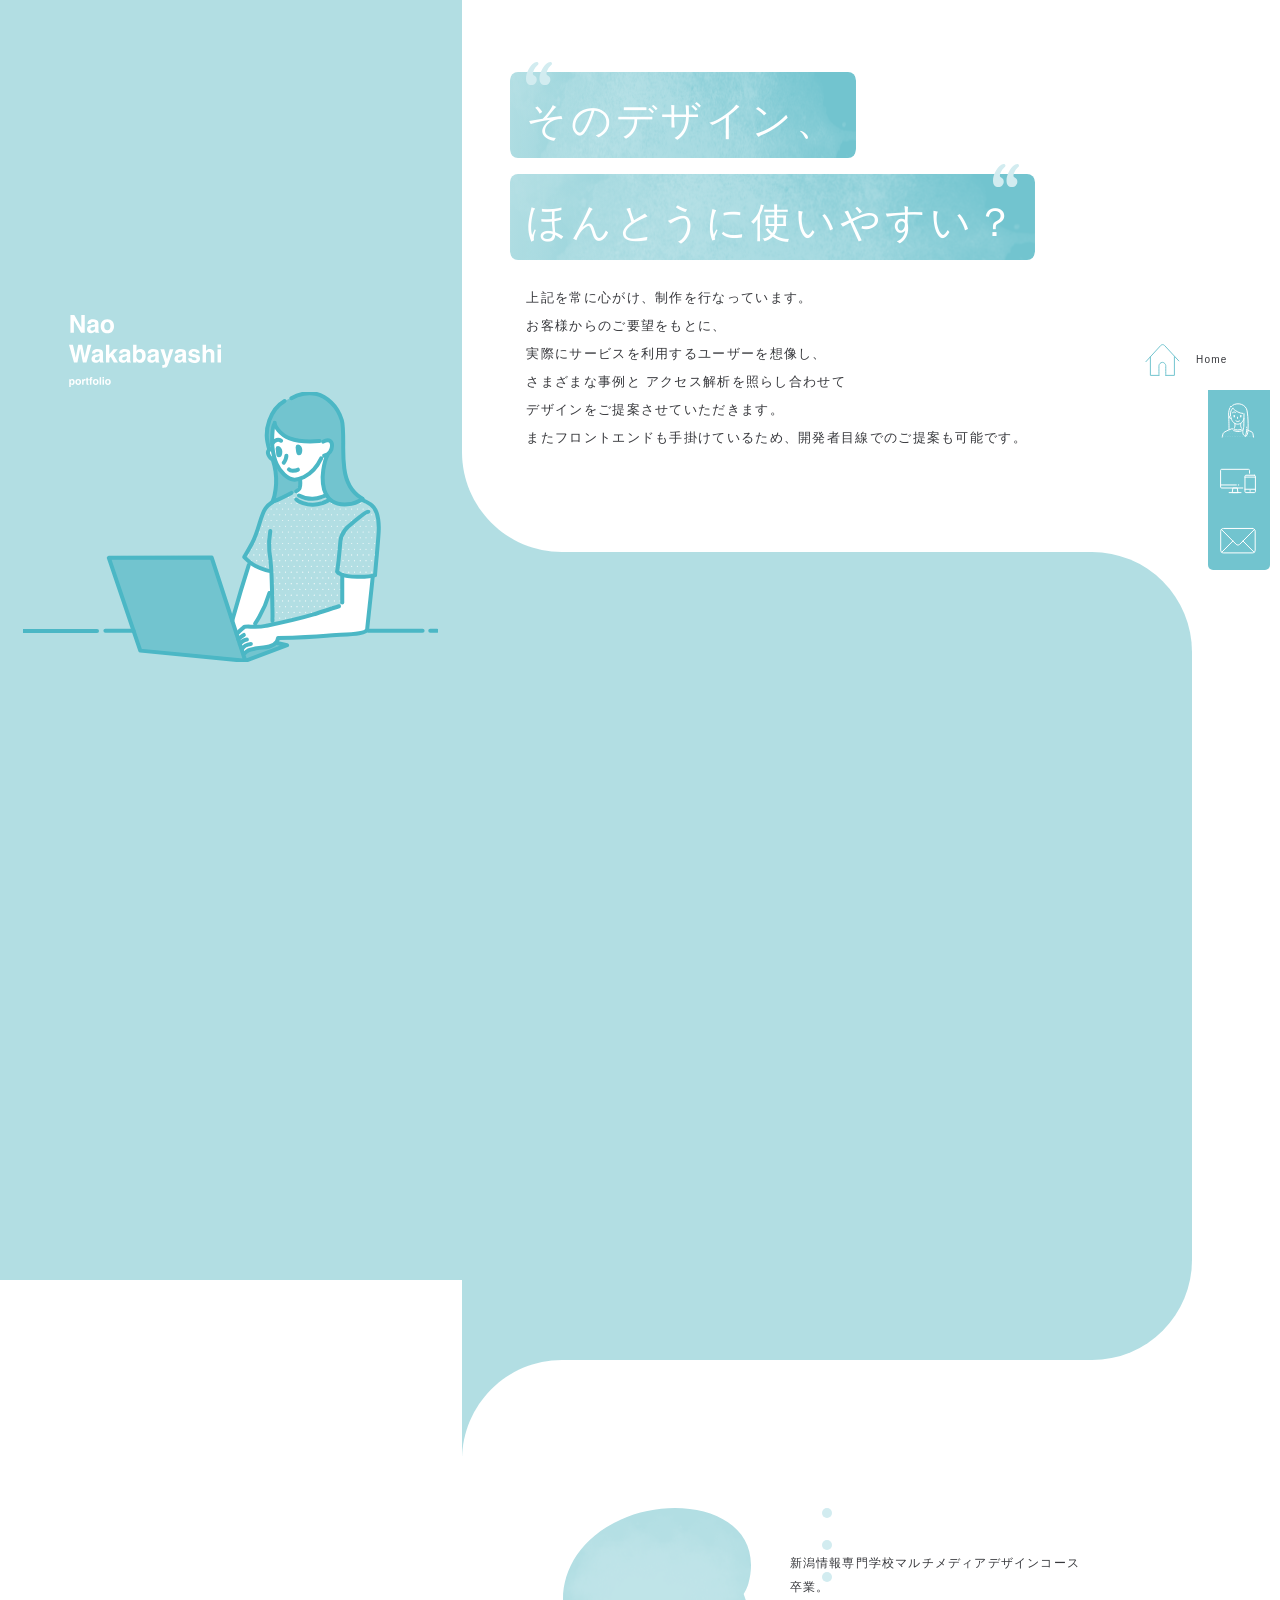
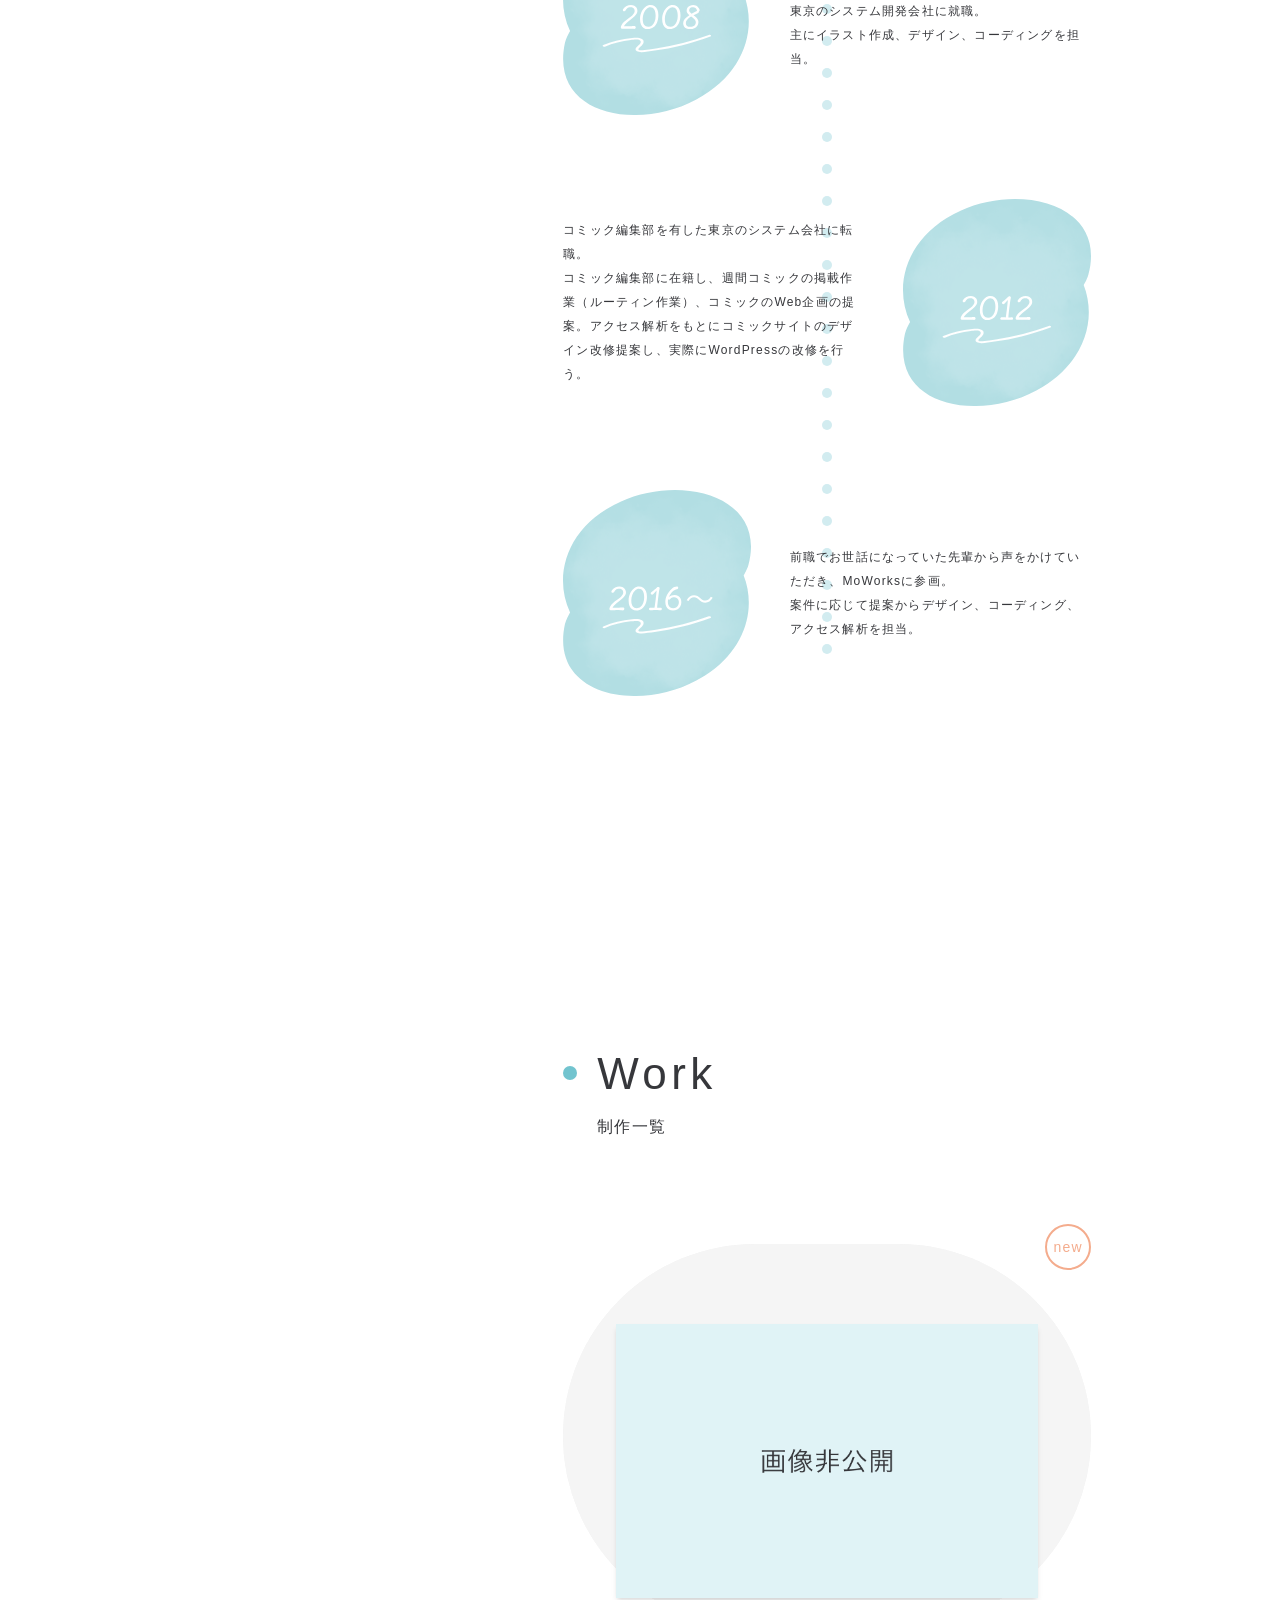
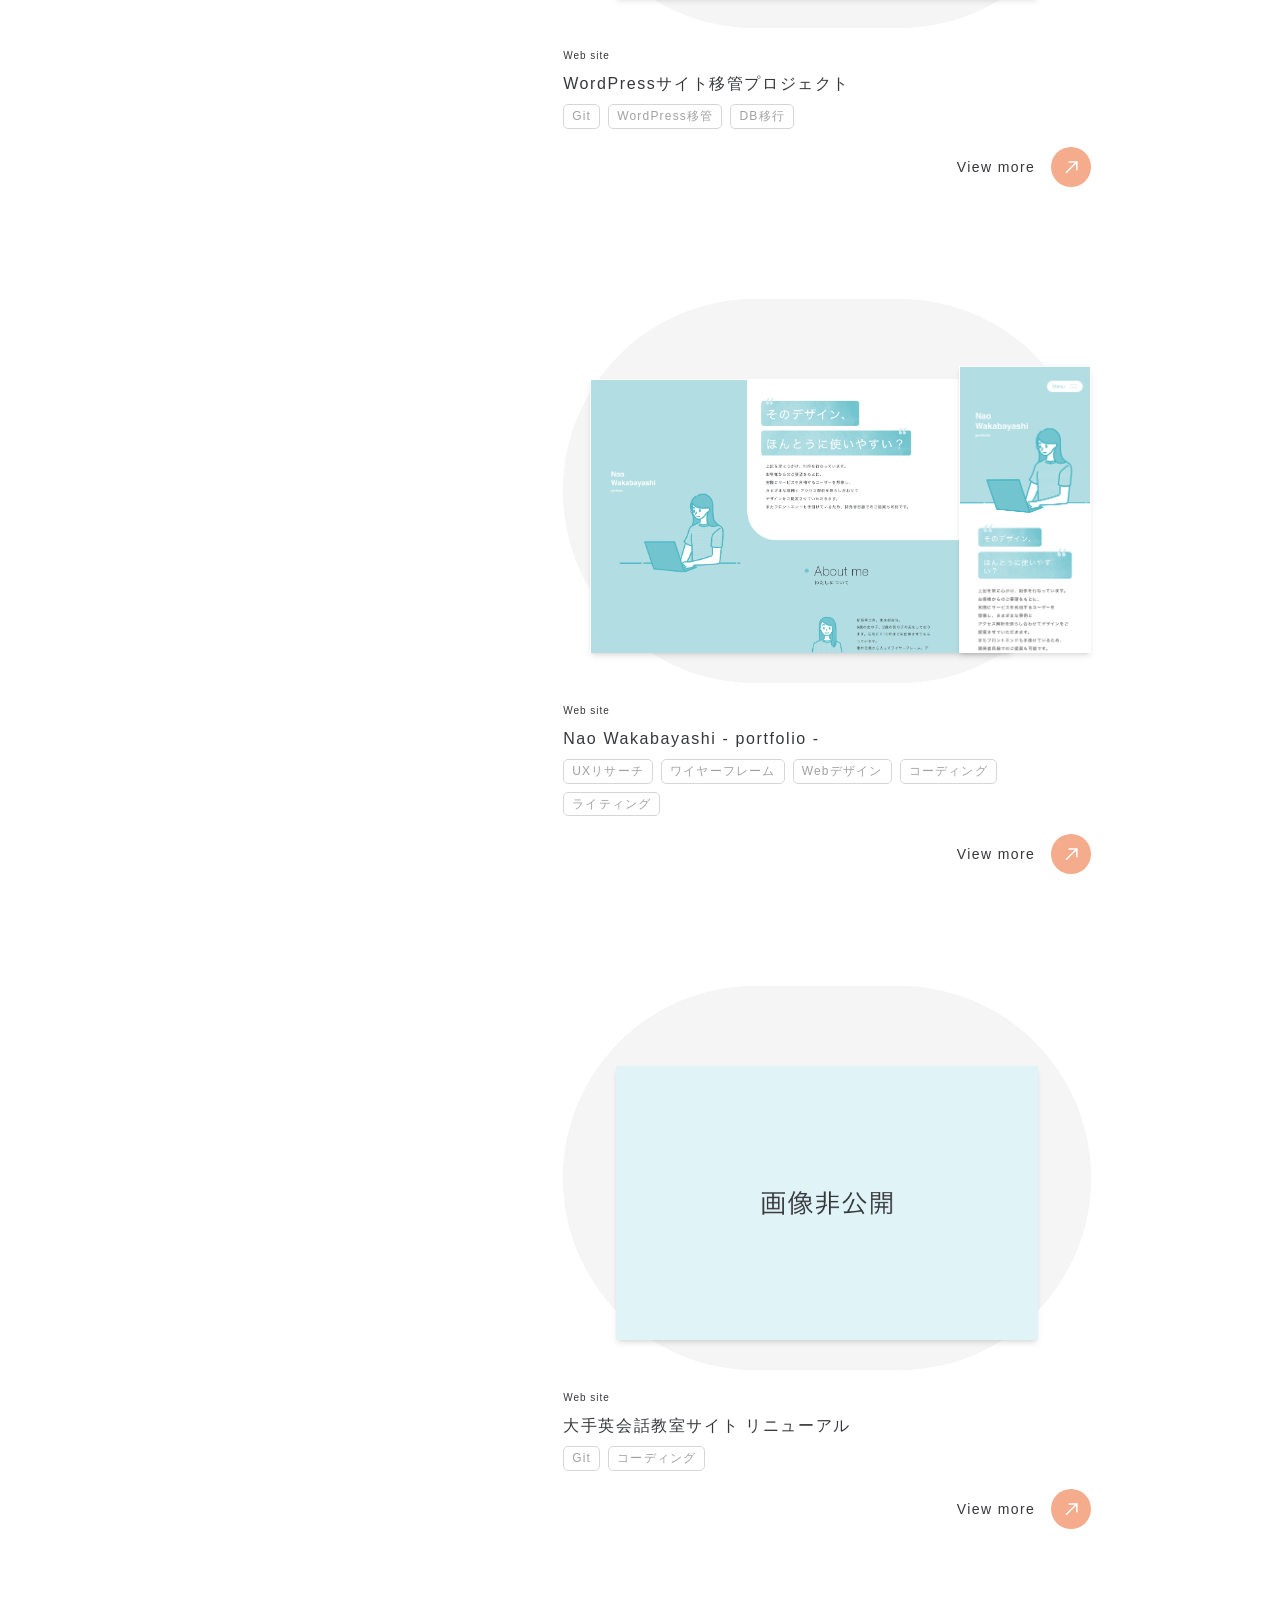
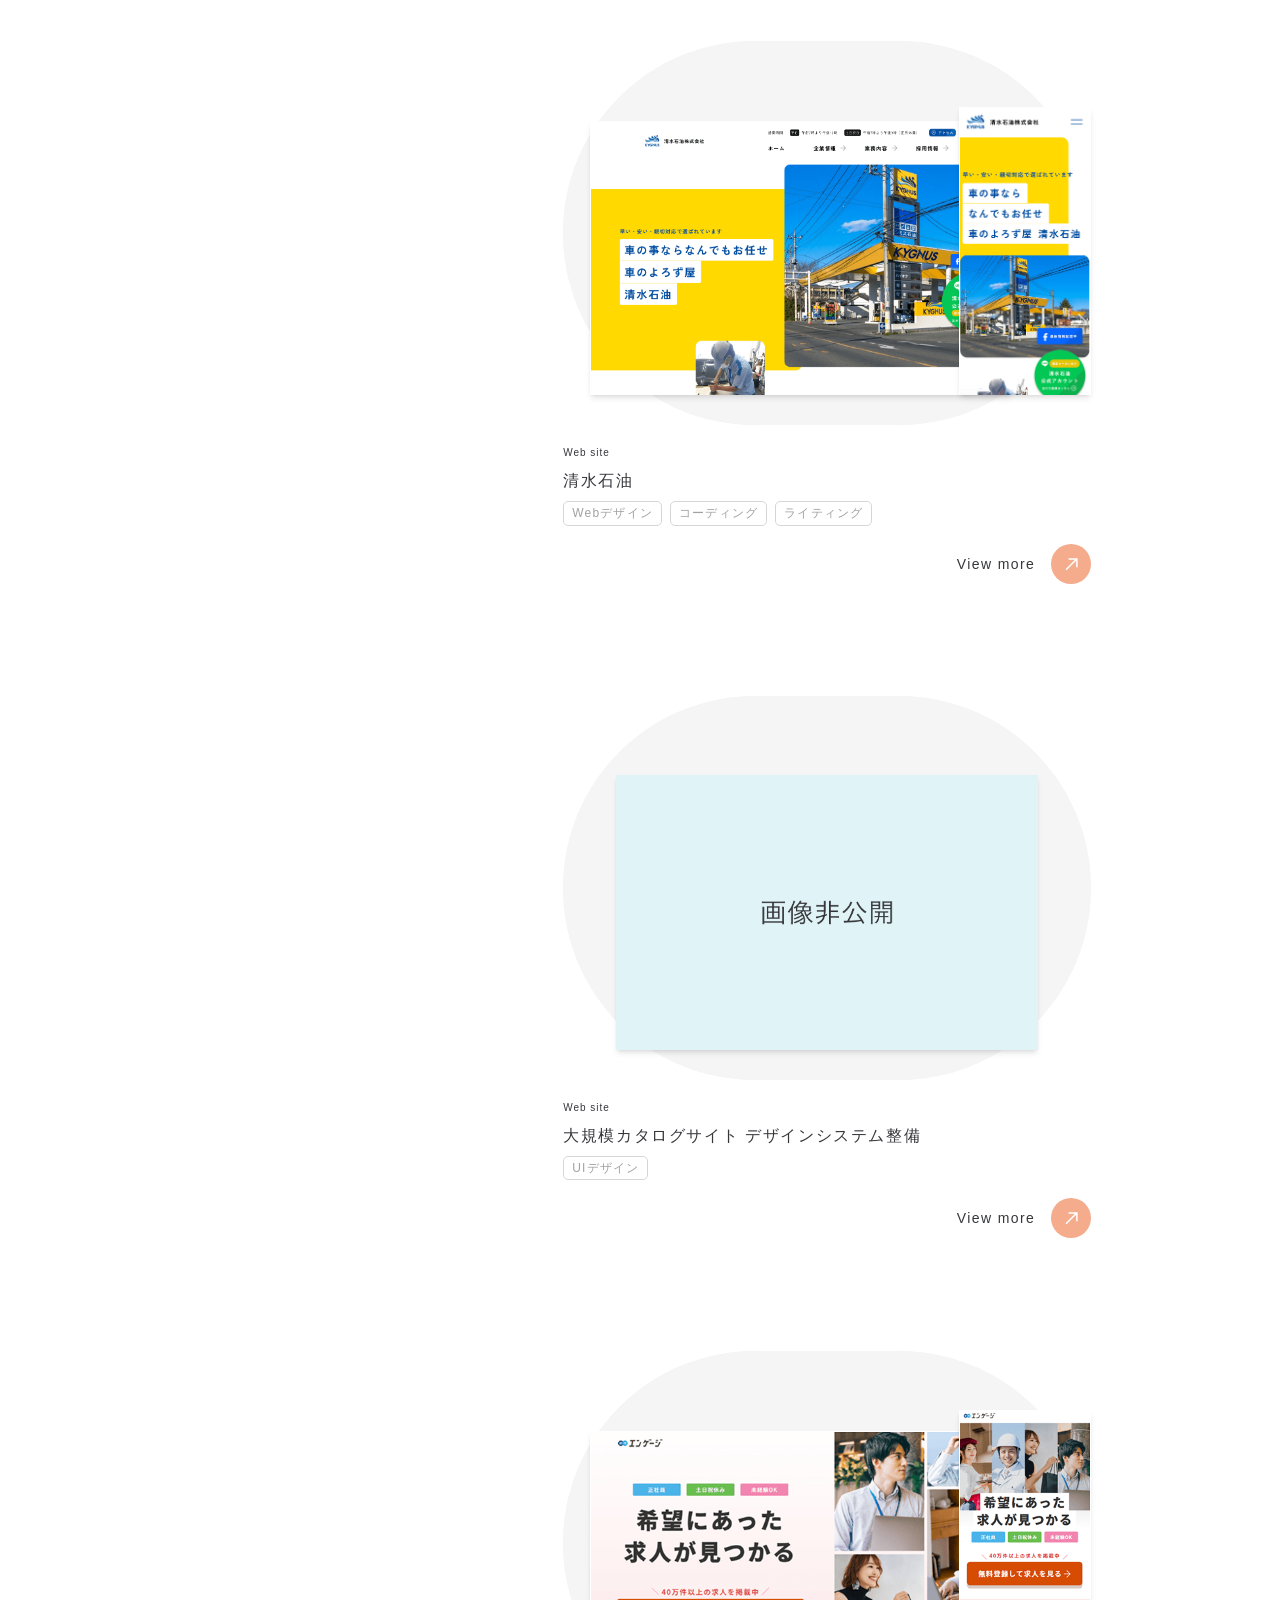
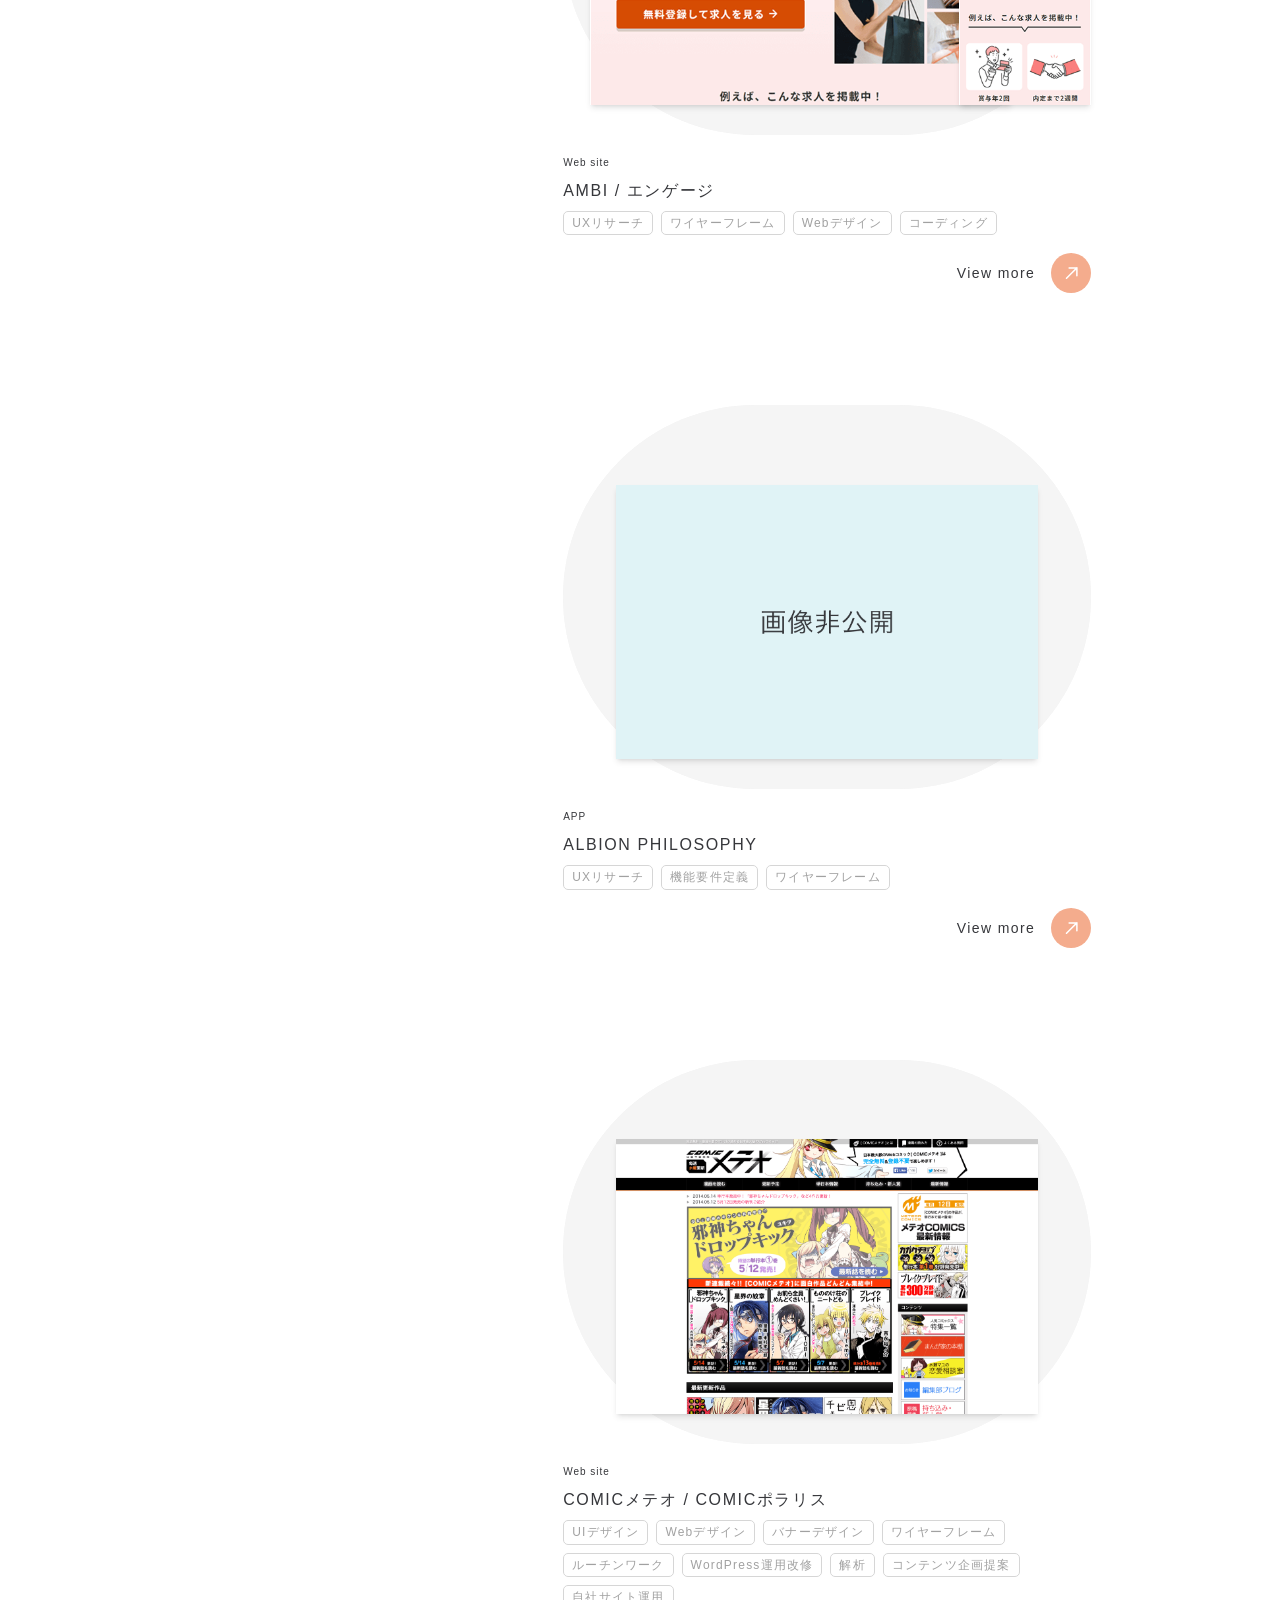
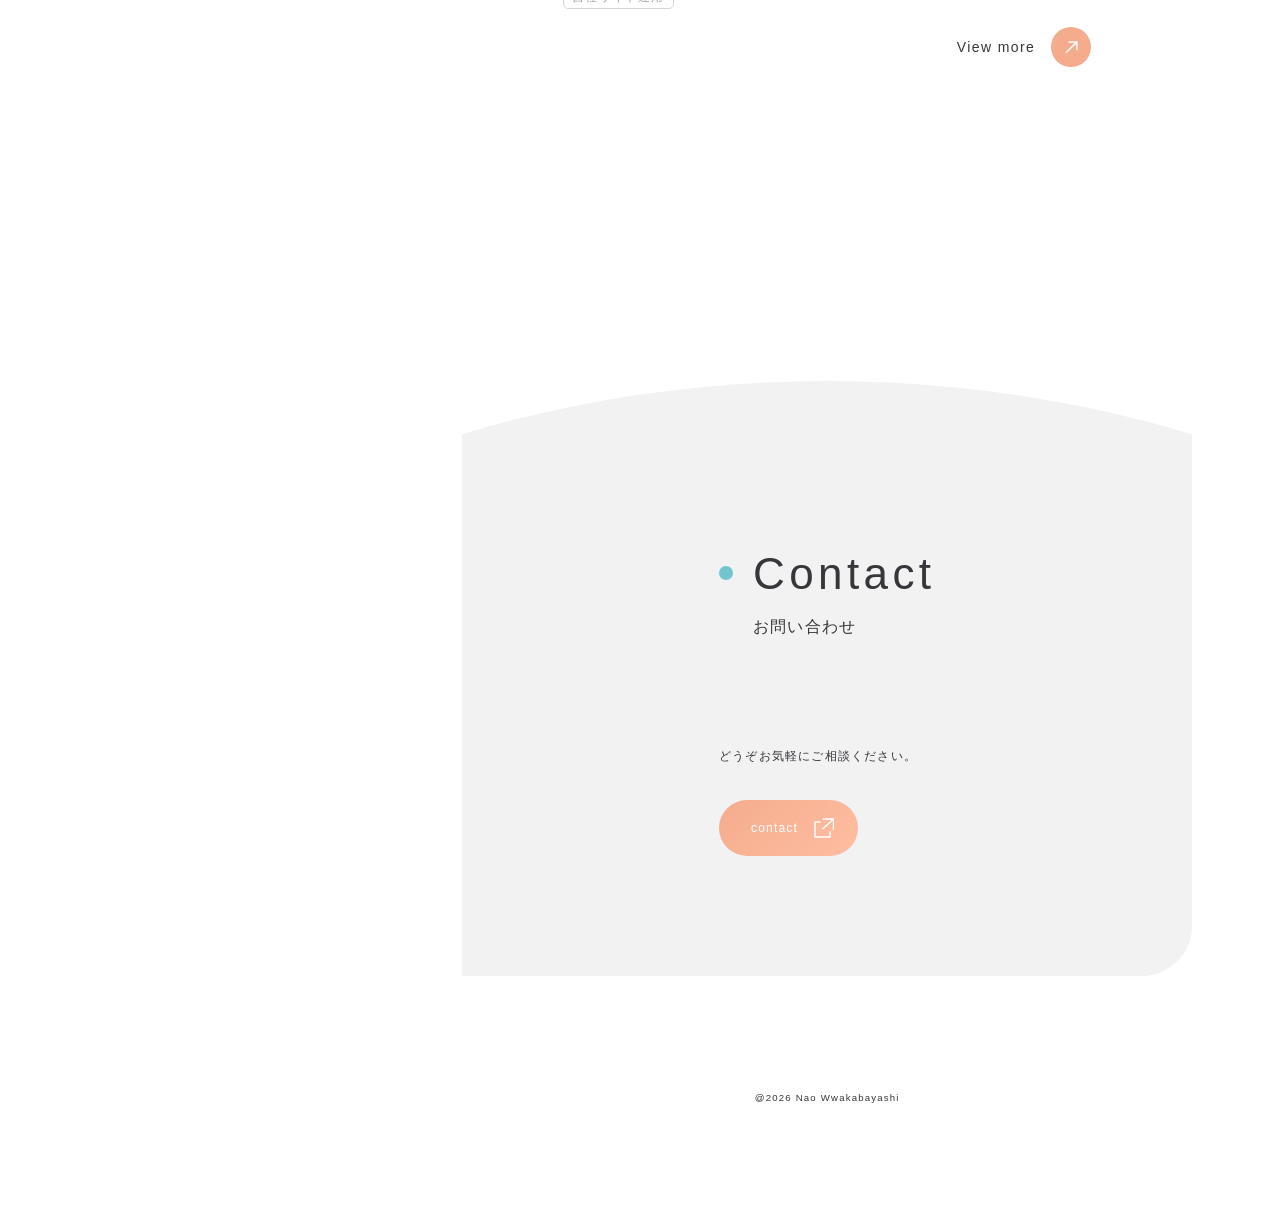
==== commit 7a641dc7: "animation updeat" ====
--- a/index.html
+++ b/index.html
@@ -12,12 +12,12 @@
 
     <div class="scroll-setting" id="home">
       <header>
-        <h1><img src="img/logo.svg" alt="Nao Wakabayashiのロゴ"></h1>
+        <h1 class="ani-home-mv"><img src="img/logo.svg" alt="Nao Wakabayashiのロゴ"></h1>
 
         <!-- SP専用メニュー -->
 
-        <button class="menu-trigger menu-mobile" type="button">Menu</button>
-        <div class="menu menu-mobile">
+        <button class="menu-trigger menu-mobile ani-home-mv" type="button">Menu</button>
+        <div class="menu menu-mobile ani-home-mv">
           <div class="menu__bg"></div>
           <nav class="menu__container">
             <div class="menu__container__inner">
@@ -85,7 +85,7 @@
 
 
         <!-- PC専用メニュー -->
-        <div class="side-menu menu-pc">
+        <div class="side-menu menu-pc ani-home-mv">
           <nav class="side-menu">
             <ul>
               <li>
@@ -120,8 +120,8 @@
       <!-- KV -->
       <div class="left-fixed">
         <div class="KV">
-          <div class="KV-img-short"><img src="img/KV.svg" alt="KV" class="hero-img"></div>
-          <div class="KV-img-long"><img src="img/KV_768.png" alt="KV" class="hero-img"></div>
+          <div class="KV-img-short"><img src="img/KV.svg" alt="KV" class="hero-img ani-home-mv"></div>
+          <div class="KV-img-long"><img src="img/KV_768.png" alt="KV" class="hero-img ani-home-mv"></div>
         </div>
       </div>
       <div class="right-scroll">
--- a/css/style.css
+++ b/css/style.css
@@ -4,7 +4,7 @@
 --------------------------------------------------*/
 body {
   color: #36373B;
-  font-family: "Hiragino Kaku Gothic Pro", "ヒラギノ角ゴ Pro W3", "Hiragino Sans", Meiryo, sans-serif;
+  font-family: "Noto Sans JP", sans-serif;
   font-size: 12px;
 }
 
@@ -145,8 +145,9 @@
 .section-title .main {
   font-size: 26px;
   line-height: 30px;
-  font-family: "Helvetica Neue", Helvetica, Arial, sans-serif;
-  font-weight: 400;
+  font-family: "Noto Sans JP", sans-serif;
+  font-weight: 300;
+  letter-spacing: 0.1em;
 }
 .section-title .sbu {
   font-size: 12px;
@@ -222,7 +223,7 @@
     font-size: 44px;
     line-height: 51px;
     font-weight: 200;
-    padding: 0 0 4px;
+    padding: 0 0 16px;
     display: inline-block;
   }
   .section-title .sbu {
@@ -248,6 +249,103 @@
   transform: scale(1.3);
 }
 
+[class^=icon__] {
+  position: relative;
+  padding: 0 0 0 28px;
+  display: inline-block;
+  margin: 0 24px 0 0;
+}
+[class^=icon__]::before {
+  position: absolute;
+  width: 16px;
+  height: 16px;
+  top: 2px;
+  left: 0;
+  content: "";
+}
+
+.icon__analysis::before {
+  background: url(../work/img/icon_analysis.svg);
+  background-size: 100% 100%;
+}
+
+.icon__banner::before {
+  background: url(../work/img/icon_banner.svg);
+  background-size: 100% 100%;
+}
+
+.icon__coding::before {
+  background: url(../work/img/icon_coding.svg);
+  background-size: 100% 100%;
+}
+
+.icon__company::before {
+  background: url(../work/img/icon_company.svg);
+  background-size: 100% 100%;
+}
+
+.icon__content::before {
+  background: url(../work/img/icon_content.svg);
+  background-size: 100% 100%;
+}
+
+.icon__designSystem::before {
+  background: url(../work/img/icon_designSystem.svg);
+  background-size: 100% 100%;
+}
+
+.icon__routine::before {
+  background: url(../work/img/icon_routine.svg);
+  background-size: 100% 100%;
+}
+
+.icon__ux::before {
+  background: url(../work/img/icon_ux.svg);
+  background-size: 100% 100%;
+}
+
+.icon__webDesign::before {
+  background: url(../work/img/icon_webDesign.svg);
+  background-size: 100% 100%;
+}
+
+.icon__wf::before {
+  background: url(../work/img/icon_wf.svg);
+  background-size: 100% 100%;
+}
+
+.icon__wordpress::before {
+  background: url(../work/img/icon_wordpress.svg);
+  background-size: 100% 100%;
+}
+
+.icon__direction::before {
+  background: url(../work/img/icon_direction.svg);
+  background-size: 100% 100%;
+}
+
+.icon__edit::before {
+  background: url(../work/img/icon_edit.svg);
+  background-size: 100% 100%;
+}
+
+/* ▼ 764px以上だったら */
+@media (min-width: 764px) {
+  [class^=icon__]::before {
+    width: 20px;
+    height: 20px;
+    top: 4px;
+  }
+  .summary_area dl > dd [class^=icon__] {
+    line-height: 2.5;
+  }
+  .summary_area dl dd dl.dl_sbu dt [class^=icon__] {
+    line-height: 2;
+  }
+  .summary_area dl dd dl.dl_sbu dt [class^=icon__]::before {
+    top: 0;
+  }
+}
 /* --------------------------------------------------
    共通 END
 =====================================================*/
@@ -294,7 +392,7 @@
   border-radius: 17px;
   font-weight: bold;
   text-align: left;
-  font-family: "Hiragino Kaku Gothic Pro", "ヒラギノ角ゴ Pro W3", "Hiragino Sans", Meiryo, sans-serif;
+  font-family: "Noto Sans JP", sans-serif;
   padding: 8px 16px;
   background: #FFF;
   line-height: 0;
@@ -392,14 +490,14 @@
 .menu__container .content-title {
   line-height: 28px;
   font-size: 24px;
-  font-family: "Helvetica Neue", Helvetica, Arial, sans-serif;
+  font-family: "Noto Sans JP", sans-serif;
   font-weight: 300;
   margin: 0 0 56px 0;
 }
 .menu__container .content-title small {
   font-size: 11px;
   line-height: 17px;
-  font-family: "Hiragino Kaku Gothic Pro", "ヒラギノ角ゴ Pro W3", "Hiragino Sans", Meiryo, sans-serif;
+  font-family: "Noto Sans JP", sans-serif;
 }
 .menu__container .content-title ol {
   margin: 56px 0 0 28px;
@@ -419,8 +517,14 @@
 }
 .menu__container .project-name {
   font-size: 14px;
-  line-height: 26px;
+  line-height: 22px;
   margin: 0 0 32px 0;
+}
+.menu__container .project-name span {
+  margin: 0 0 0 20px;
+  color: #fff;
+  font-weight: 700;
+  display: block;
 }
 .menu__container .project-name a {
   padding: 0 0 0 20px;
@@ -430,12 +534,13 @@
 .menu__container .project-name a::before {
   content: "";
   position: absolute;
-  top: 8px;
+  top: 50%;
   left: 0;
   width: 6px;
   height: 6px;
   border-radius: 5px;
   background: #D2ECF0;
+  margin: -6px 0 0 0;
 }
 .menu__container .project-name a .text {
   flex: 1;
@@ -698,7 +803,7 @@
   margin: 0 auto;
 }
 .KV-text h2 {
-  font-family: "Helvetica Neue", Helvetica, Arial, sans-serif;
+  font-family: "Noto Sans JP", sans-serif;
   color: #FFF;
   font-size: 20px;
 }
@@ -867,22 +972,10 @@
     line-height: 56px;
   }
 }
-/*.ani-home-mv {
+.ani-home-mv {
   opacity: 0;
-  transition: opacity .6s ease;
-  transition-delay: var(--ani-delay, 0ms);
-}*/
-.ani-home-mv {
-  opacity: 1;
-}
-
-body.js-inited .ani-home-mv {
-  opacity: 0;
-  transition: opacity 0.6s ease;
-}
-
-body.js-inited .ani-home-mv.isView {
-  opacity: 1 !important;
+  transition: opacity 0.7s ease;
+  will-change: opacity;
 }
 
 .ani-home-mv.isView {
@@ -1419,7 +1512,7 @@
 }
 .card-content .title {
   font-size: 16px;
-  font-weight: bold;
+  font-weight: 500;
   margin-bottom: 8px;
   line-height: 24px;
 }
@@ -1469,8 +1562,13 @@
   line-height: 18px;
 }
 .tag-group span {
-  margin: 0 16px 0 0;
+  margin: 0 8px 8px 0;
   display: inline-block;
+  color: #a1a1a1;
+  border: 1px solid #d6d6d6;
+  line-height: 1.2;
+  padding: 4px 8px;
+  border-radius: 5px;
 }
 
 /* ▼ 764px以上だったら */
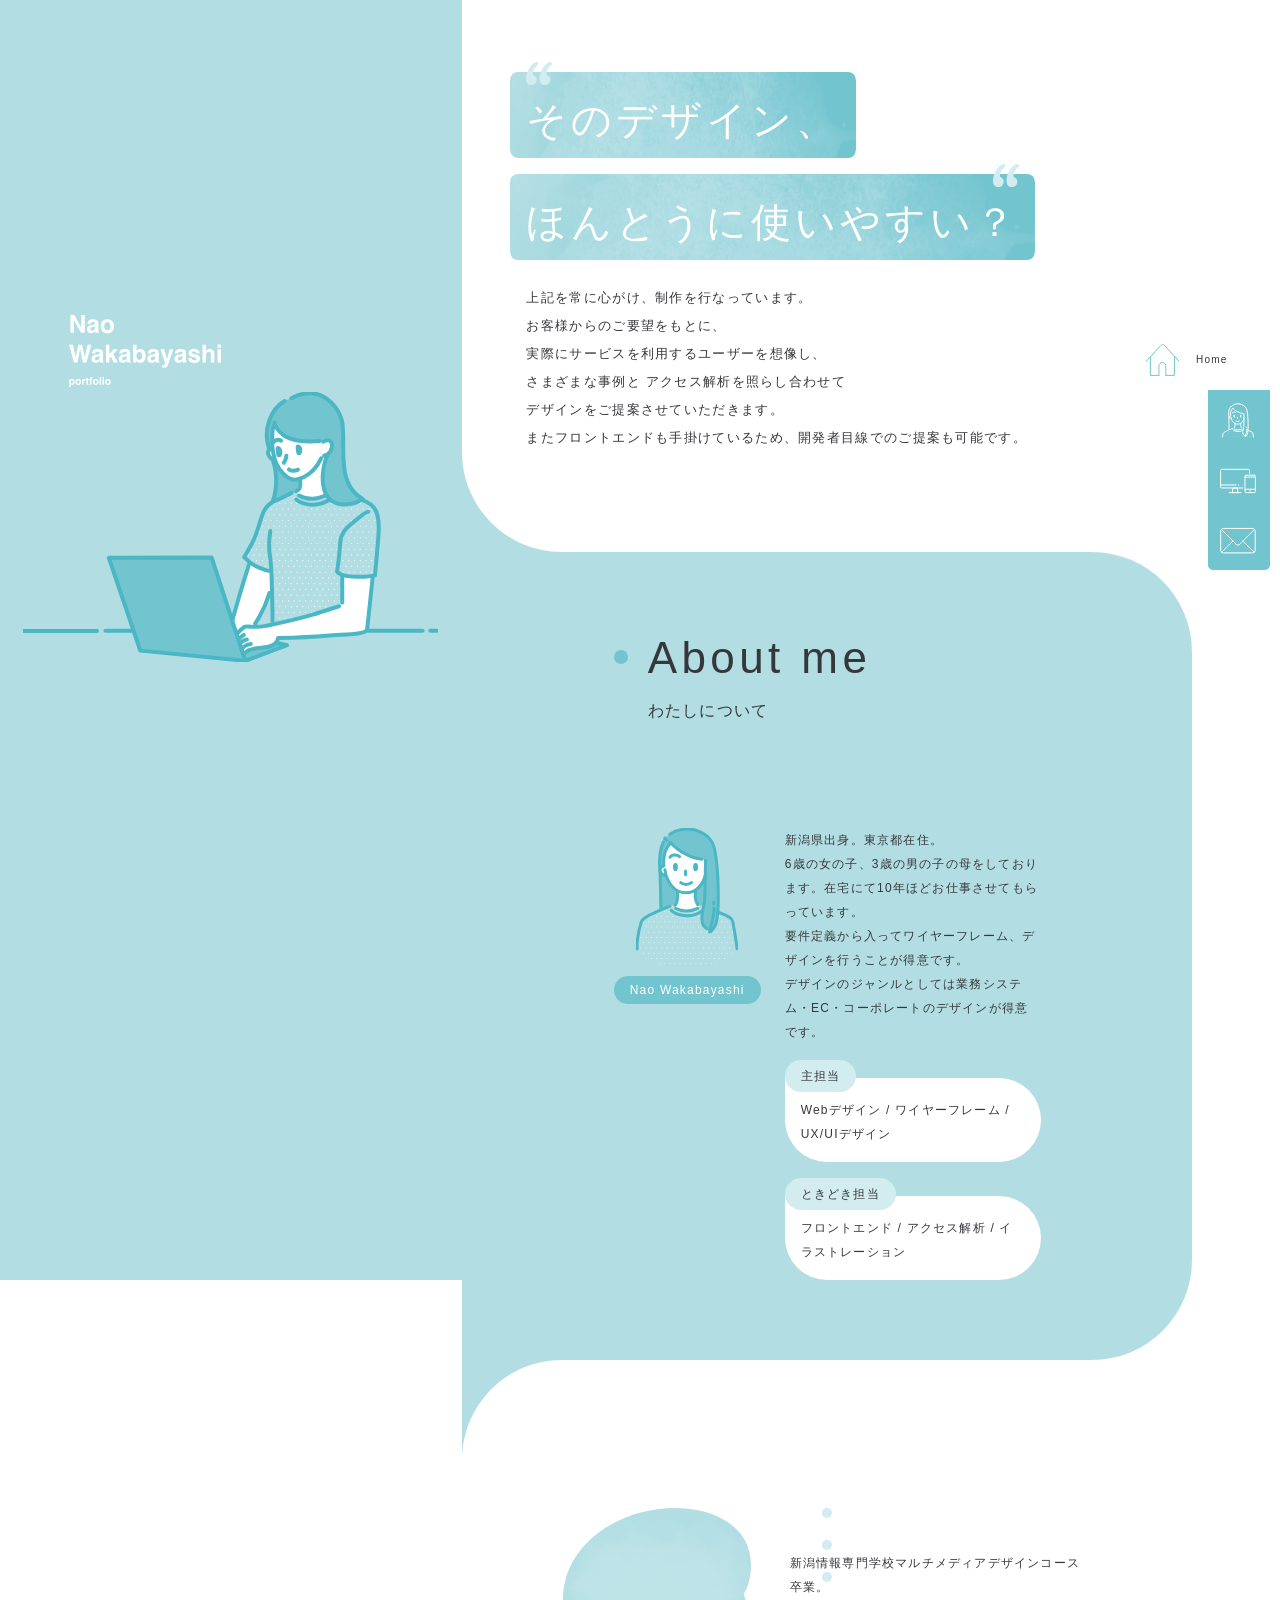
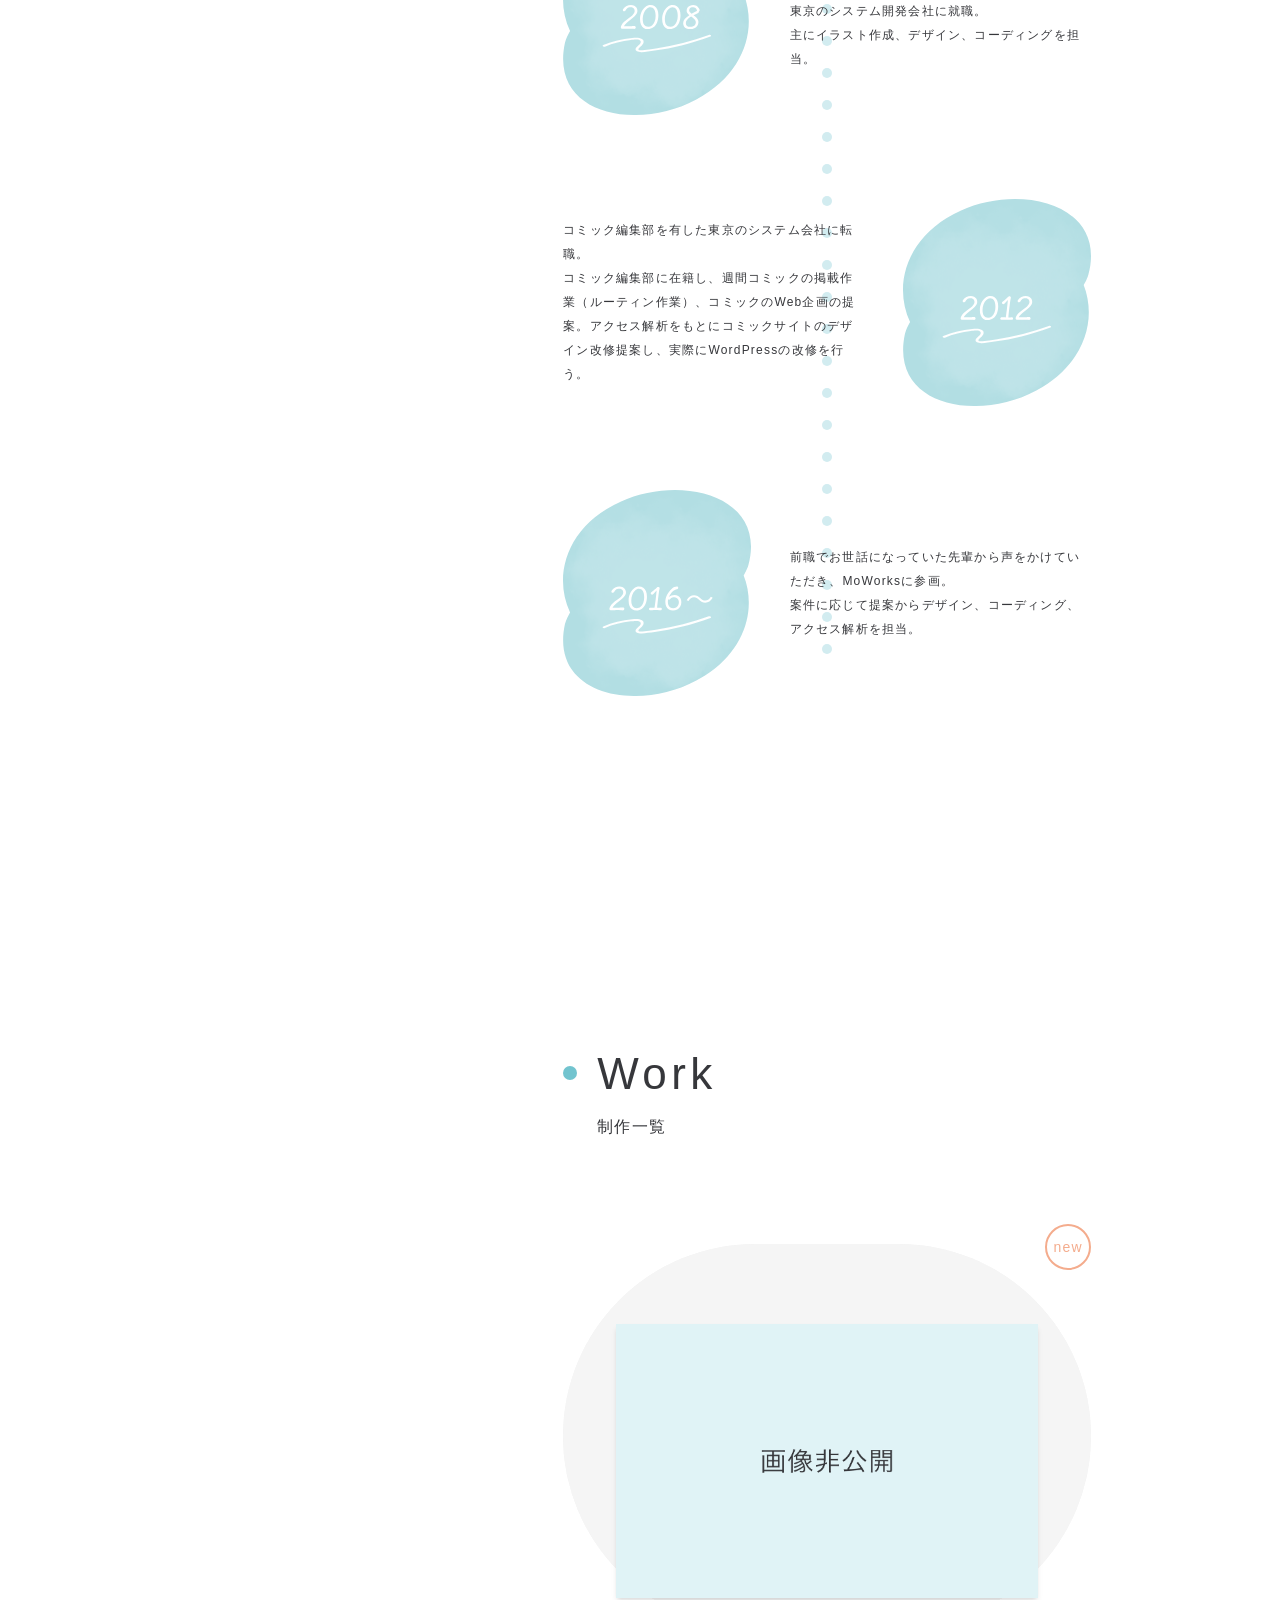
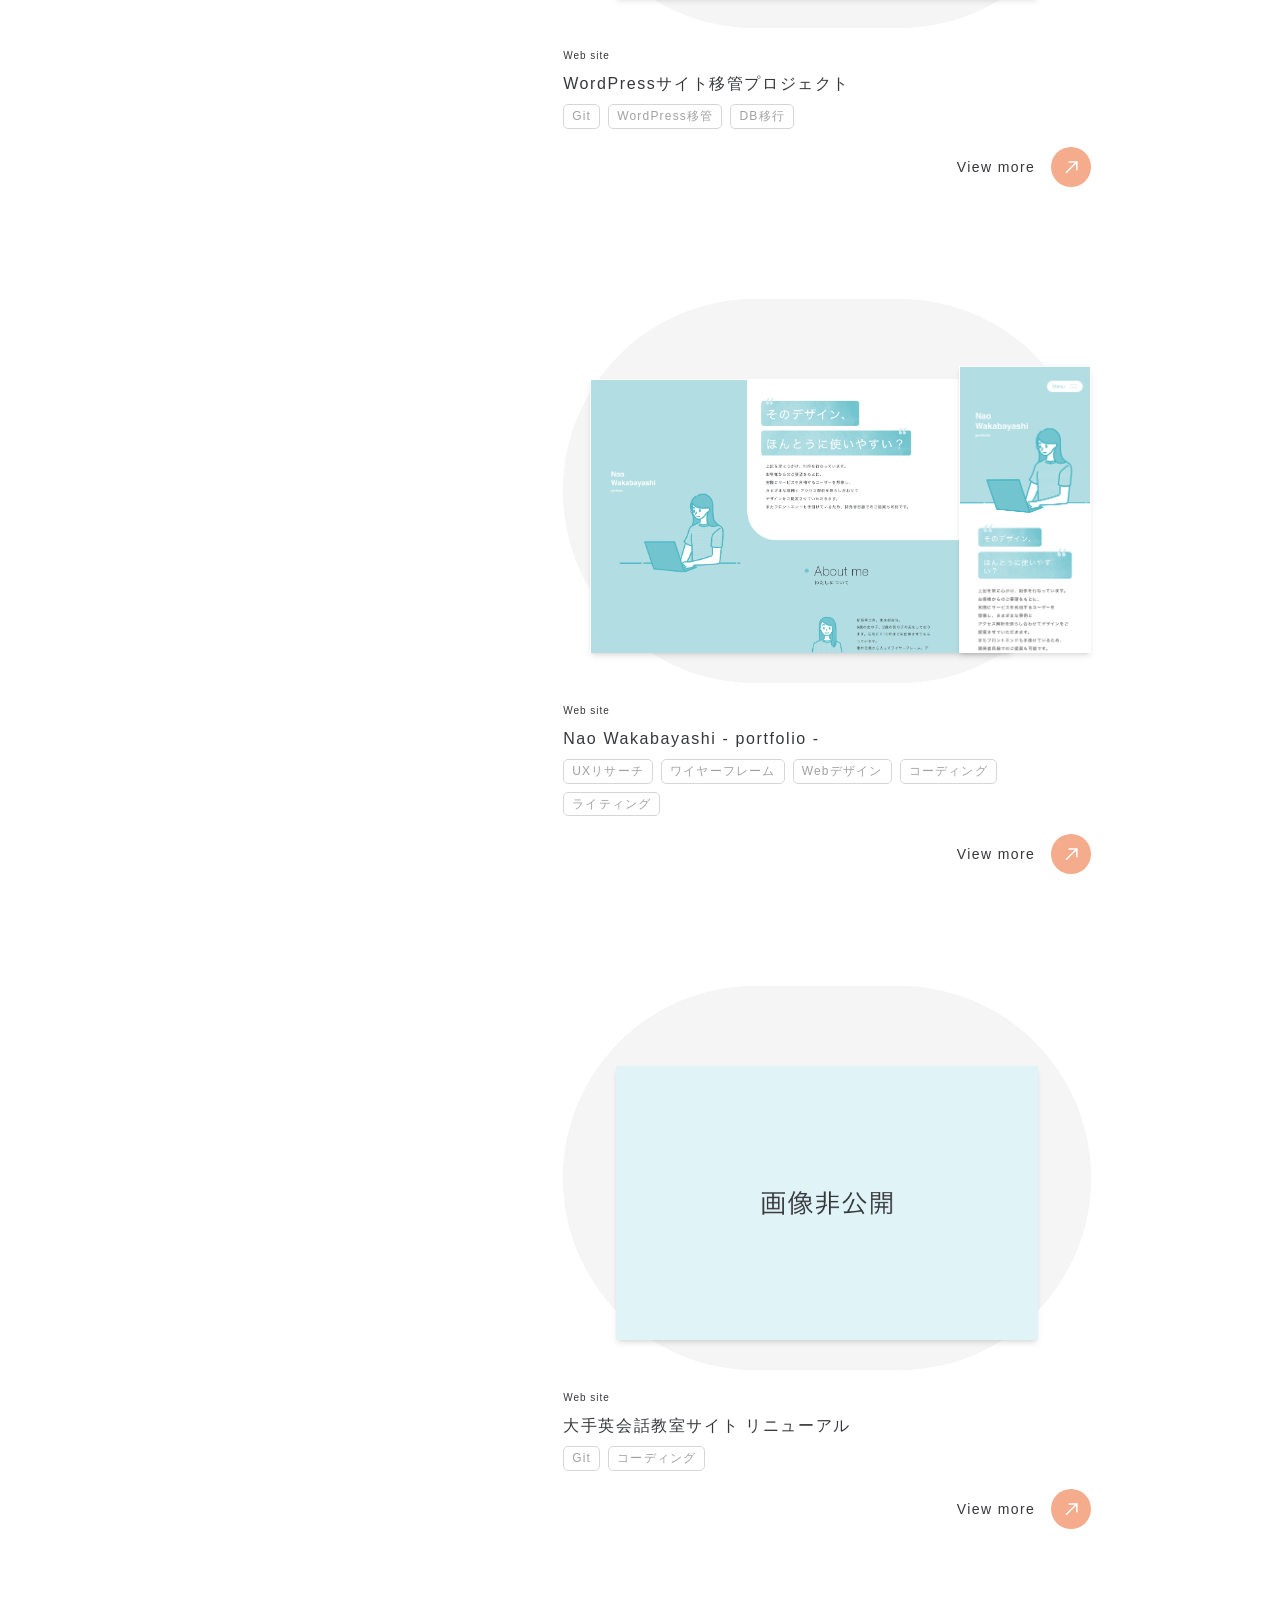
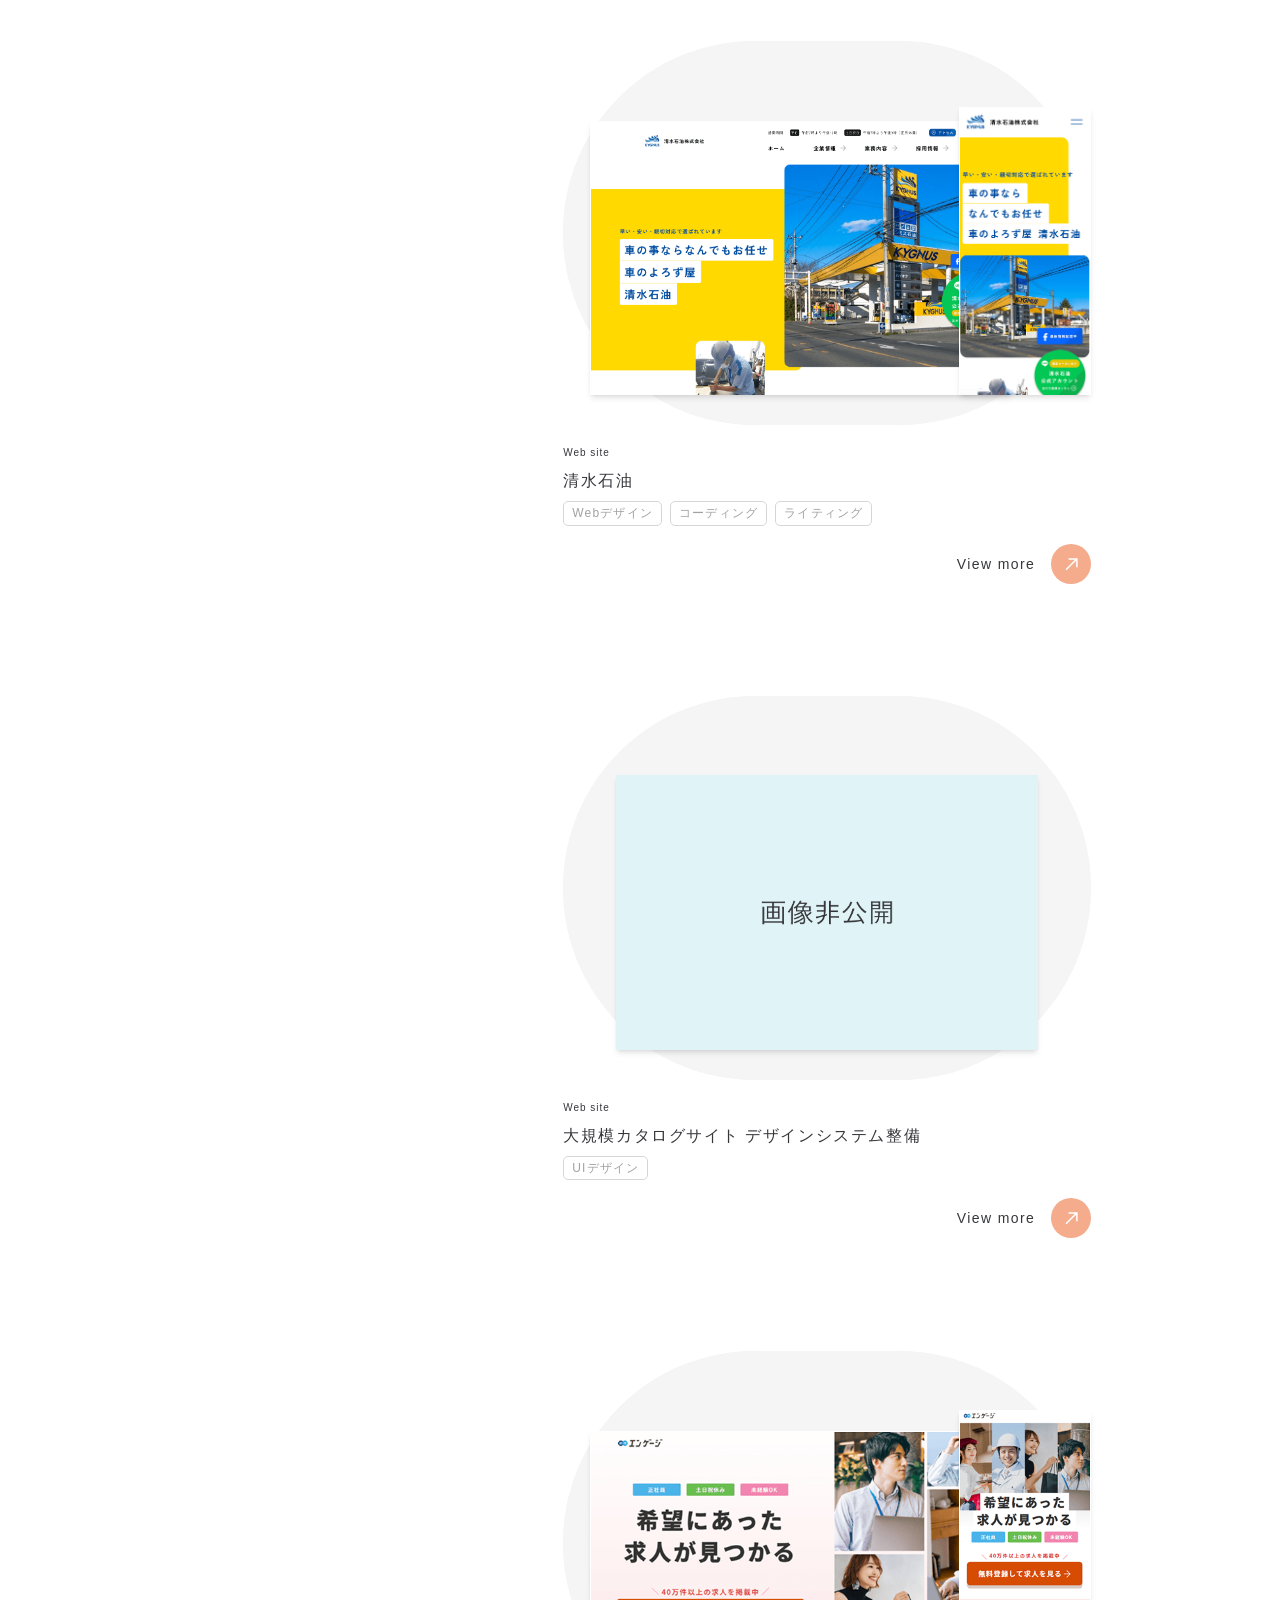
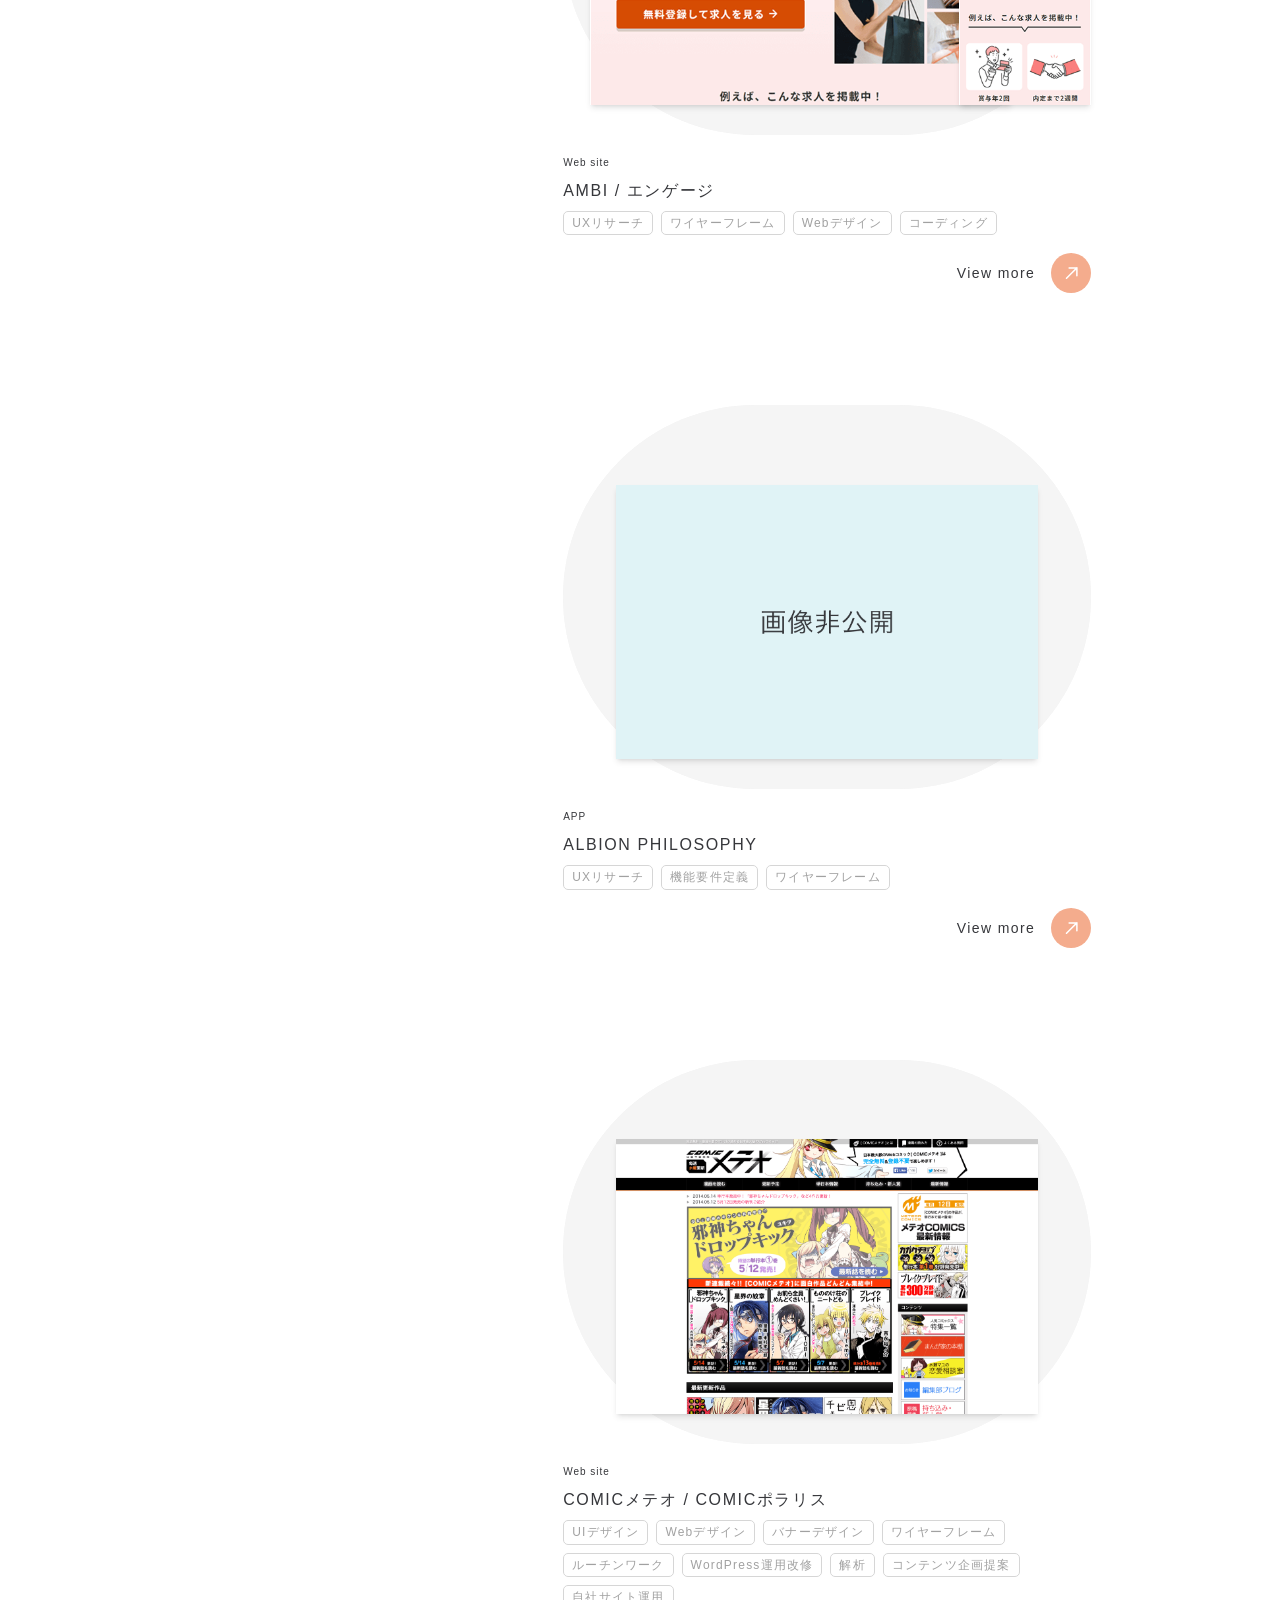
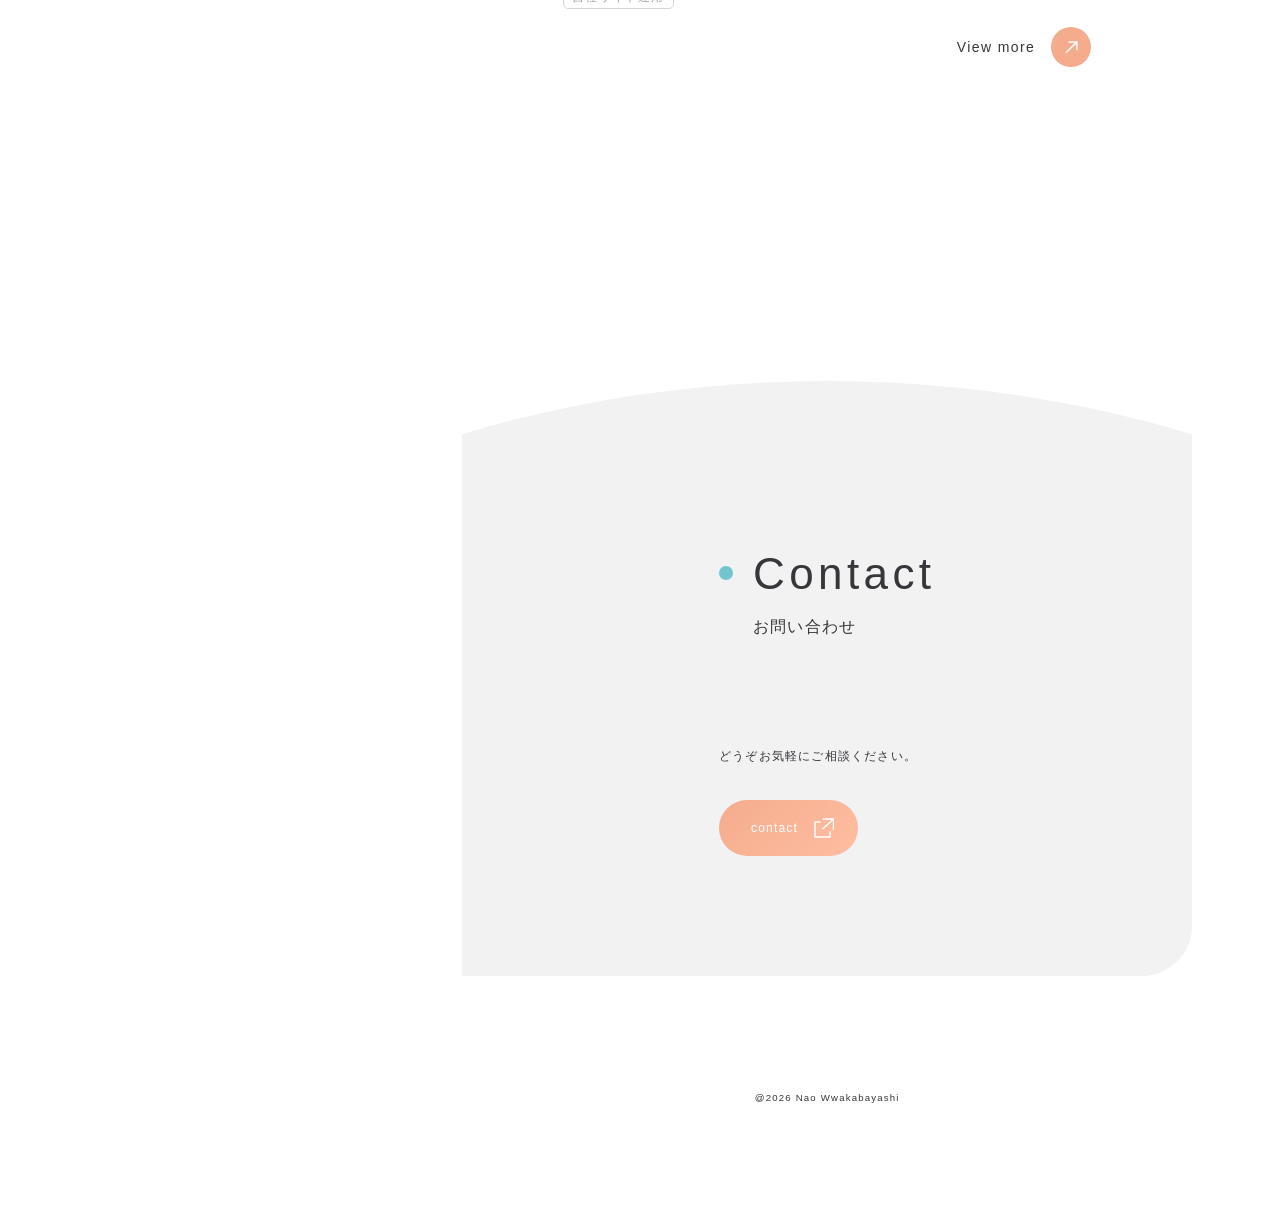
==== commit 24f10802: "menu updeat" ====
--- a/index.html
+++ b/index.html
@@ -17,7 +17,7 @@
         <!-- SP専用メニュー -->
 
         <button class="menu-trigger menu-mobile ani-home-mv" type="button">Menu</button>
-        <div class="menu menu-mobile ani-home-mv">
+        <div class="menu menu-mobile">
           <div class="menu__bg"></div>
           <nav class="menu__container">
             <div class="menu__container__inner">
--- a/css/style.css
+++ b/css/style.css
@@ -1567,7 +1567,7 @@
   color: #a1a1a1;
   border: 1px solid #d6d6d6;
   line-height: 1.2;
-  padding: 4px 8px;
+  padding: 3px 8px;
   border-radius: 5px;
 }
 
@@ -1593,6 +1593,9 @@
   .tag-group {
     font-size: 12px;
     line-height: 20px;
+  }
+  .tag-group span {
+    padding: 4px 8px;
   }
   .circle-arrow {
     width: 40px;
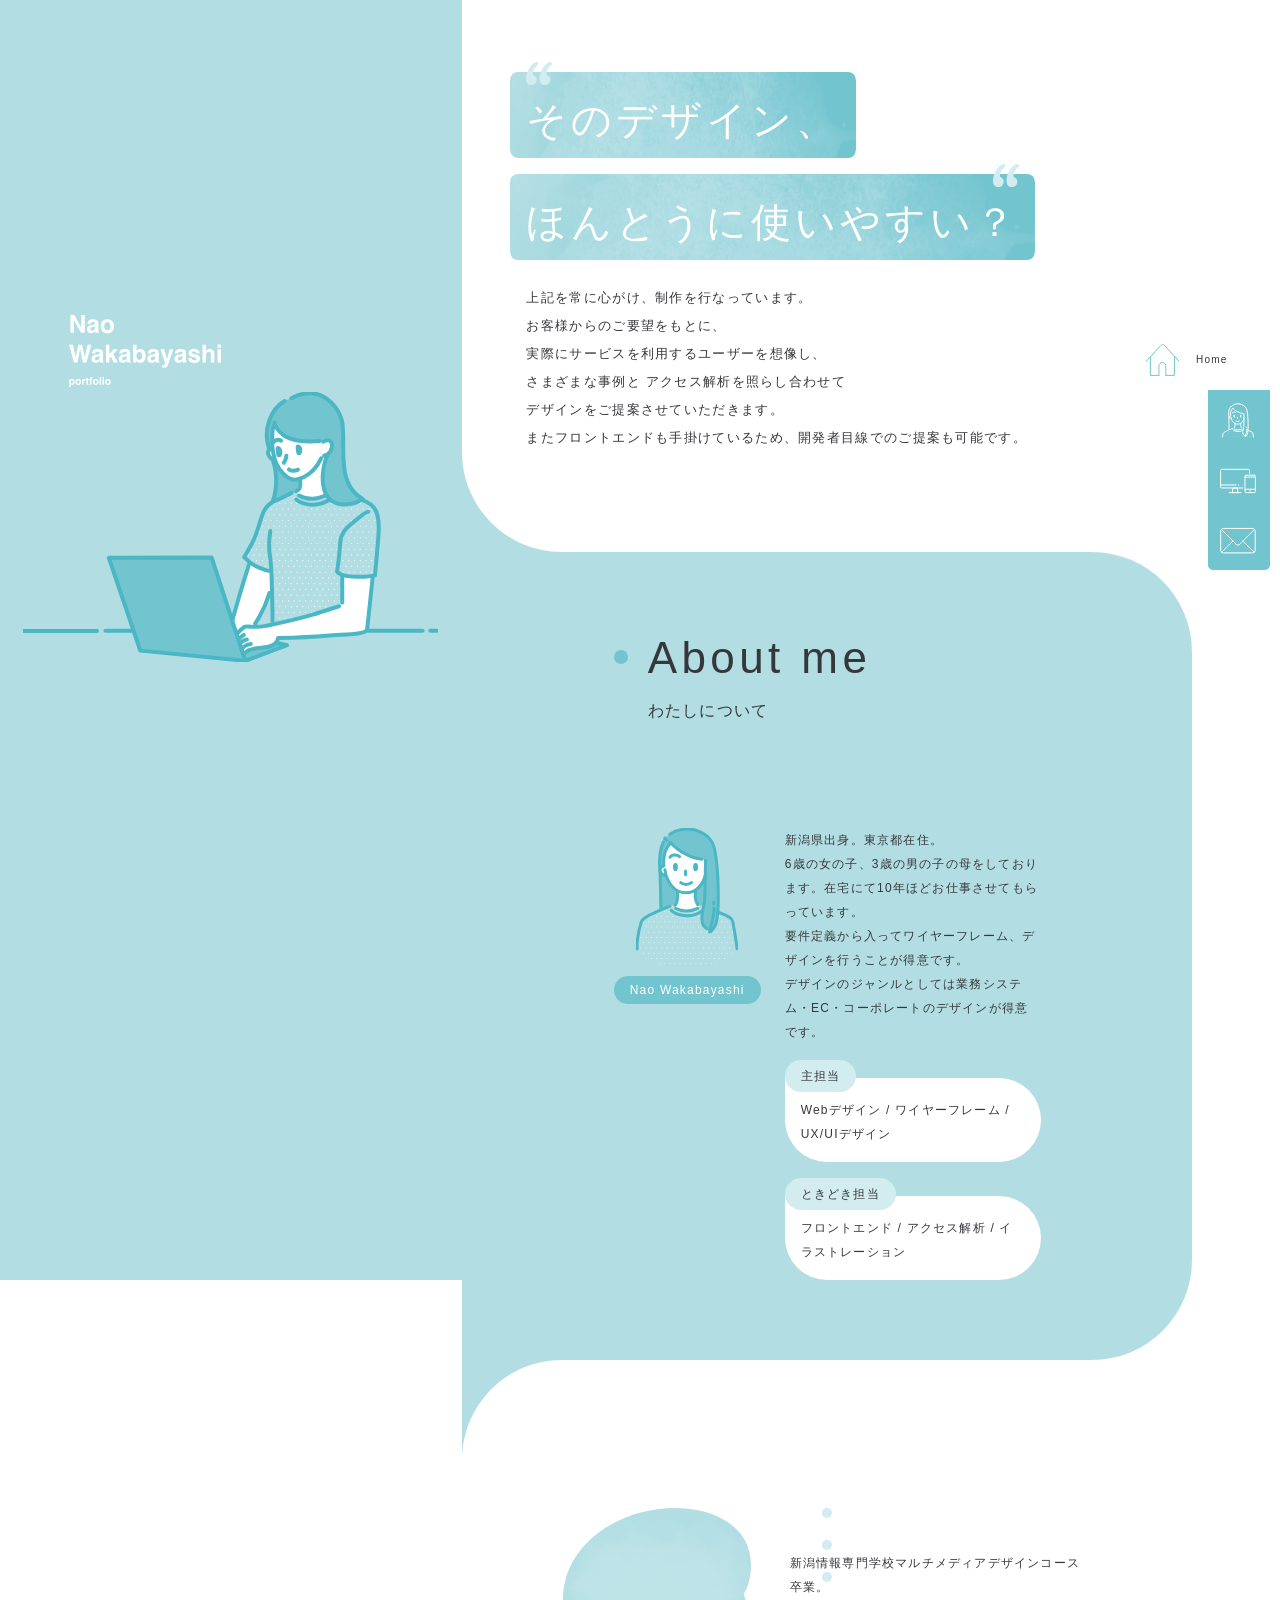
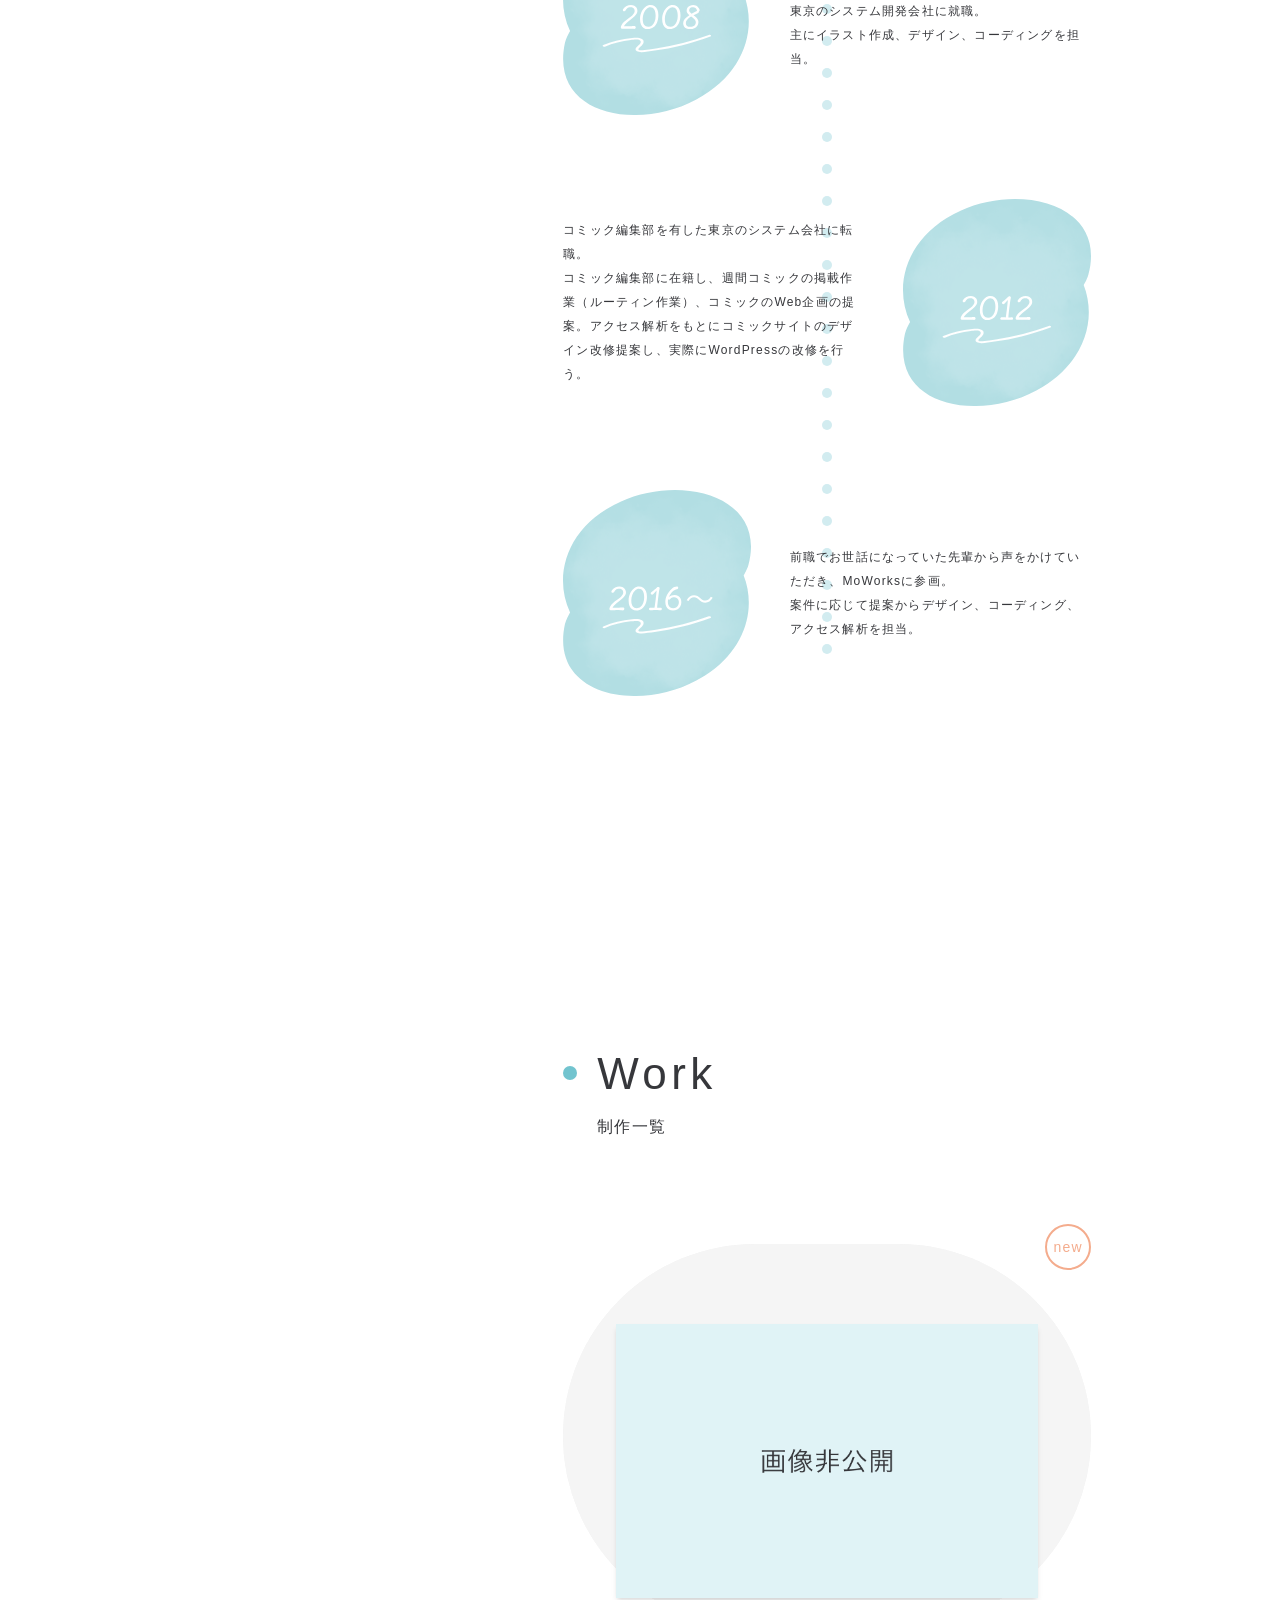
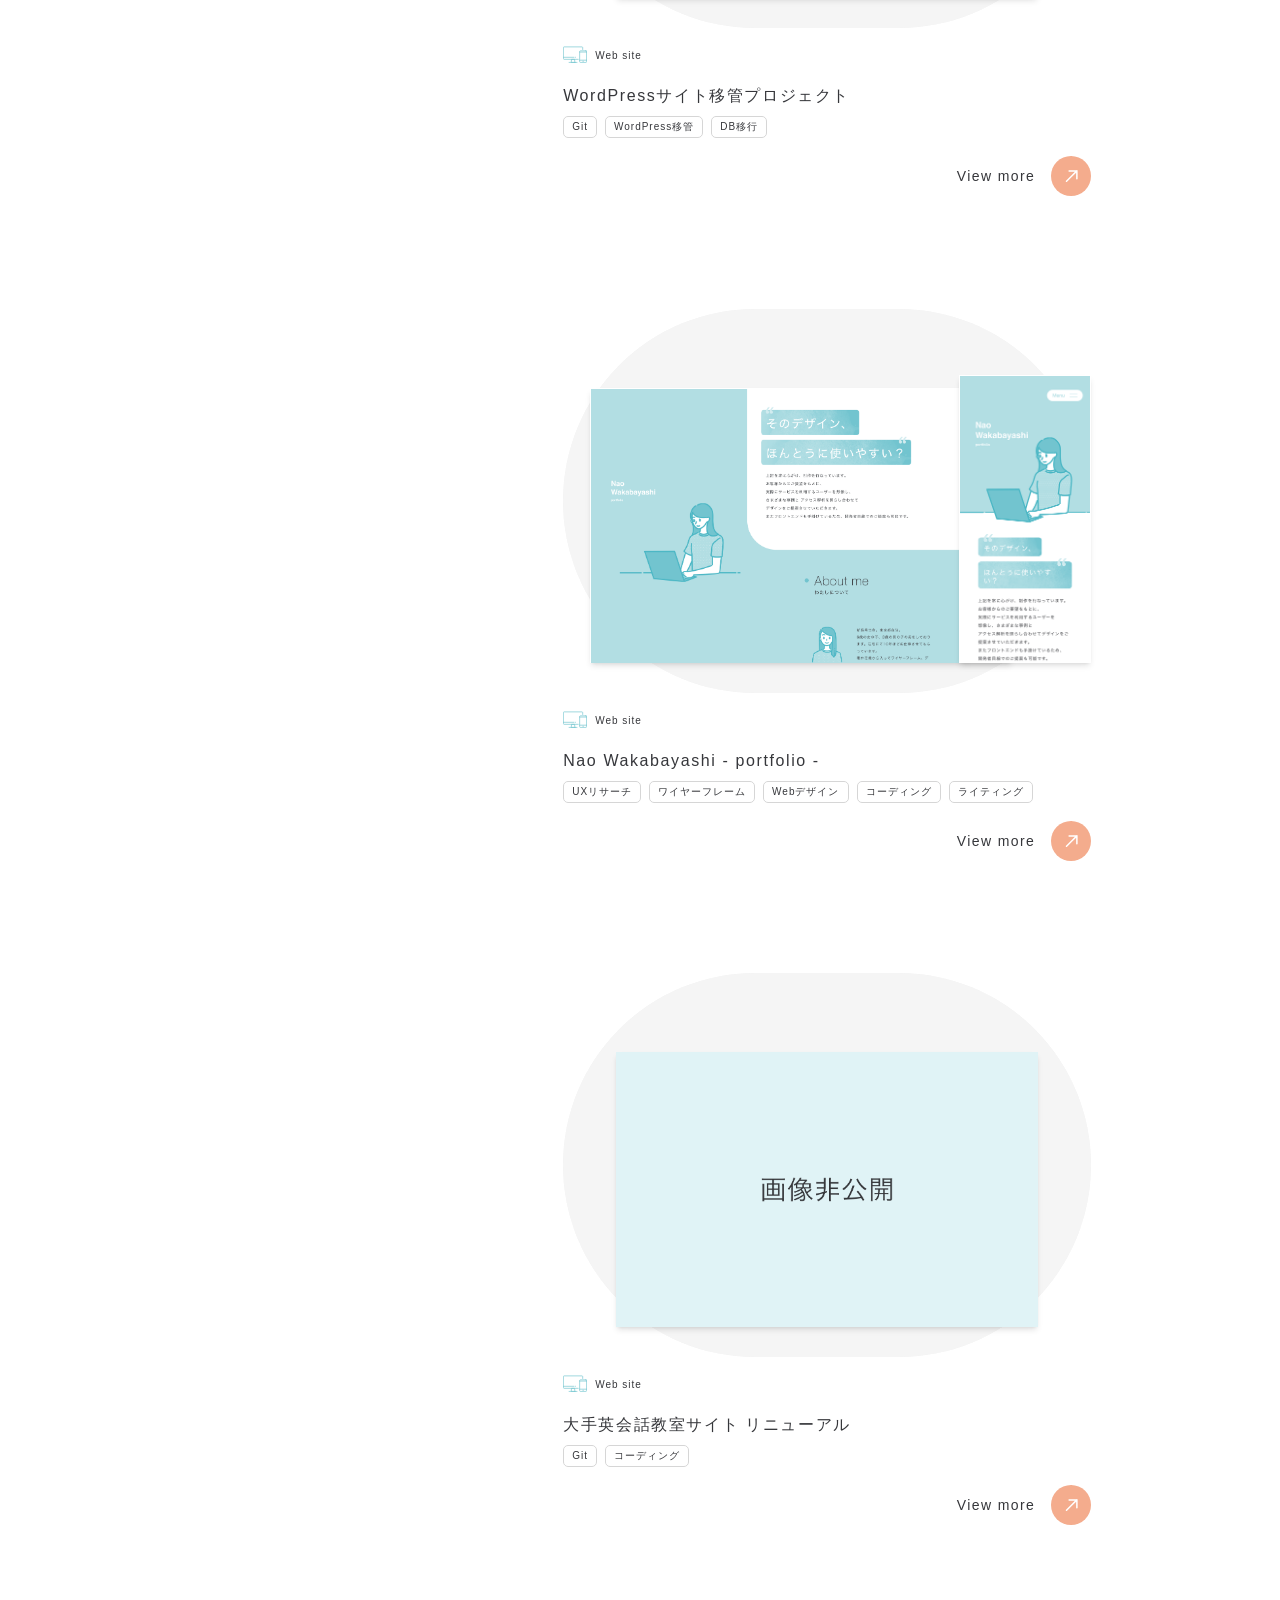
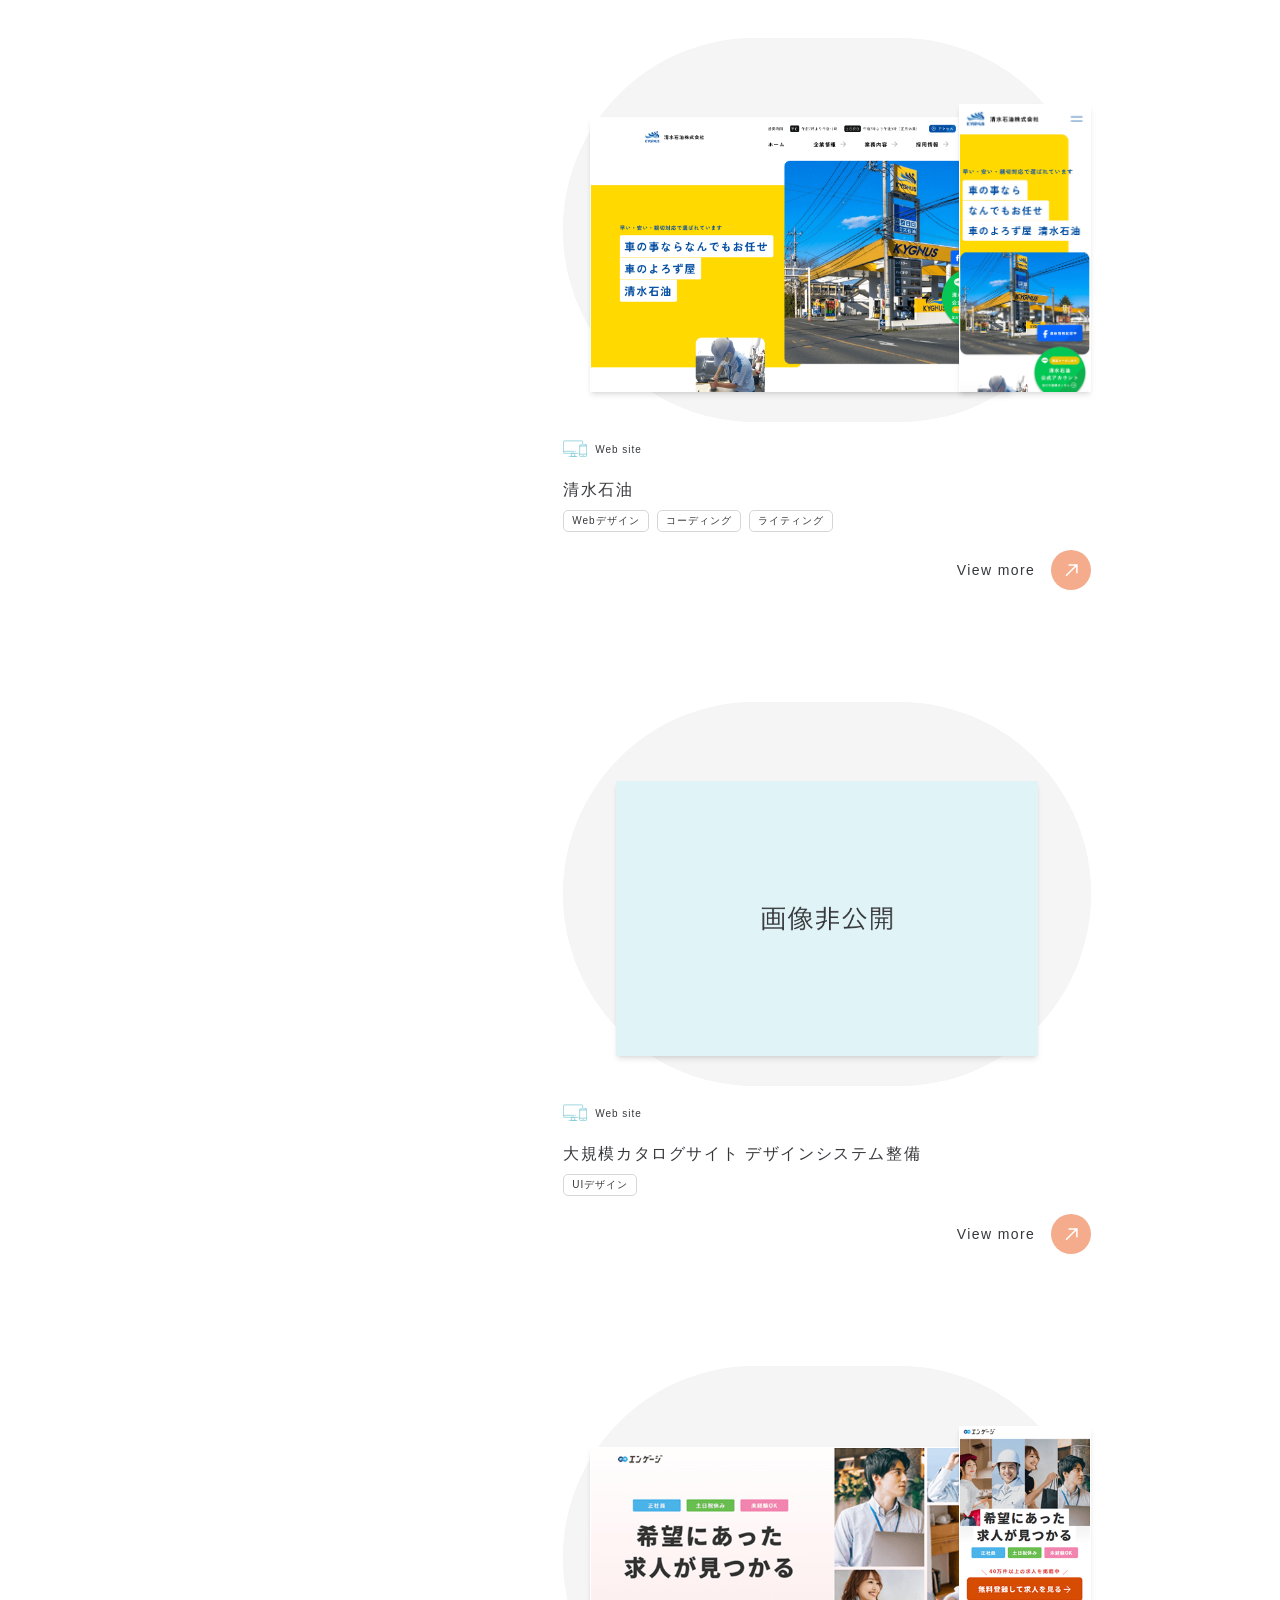
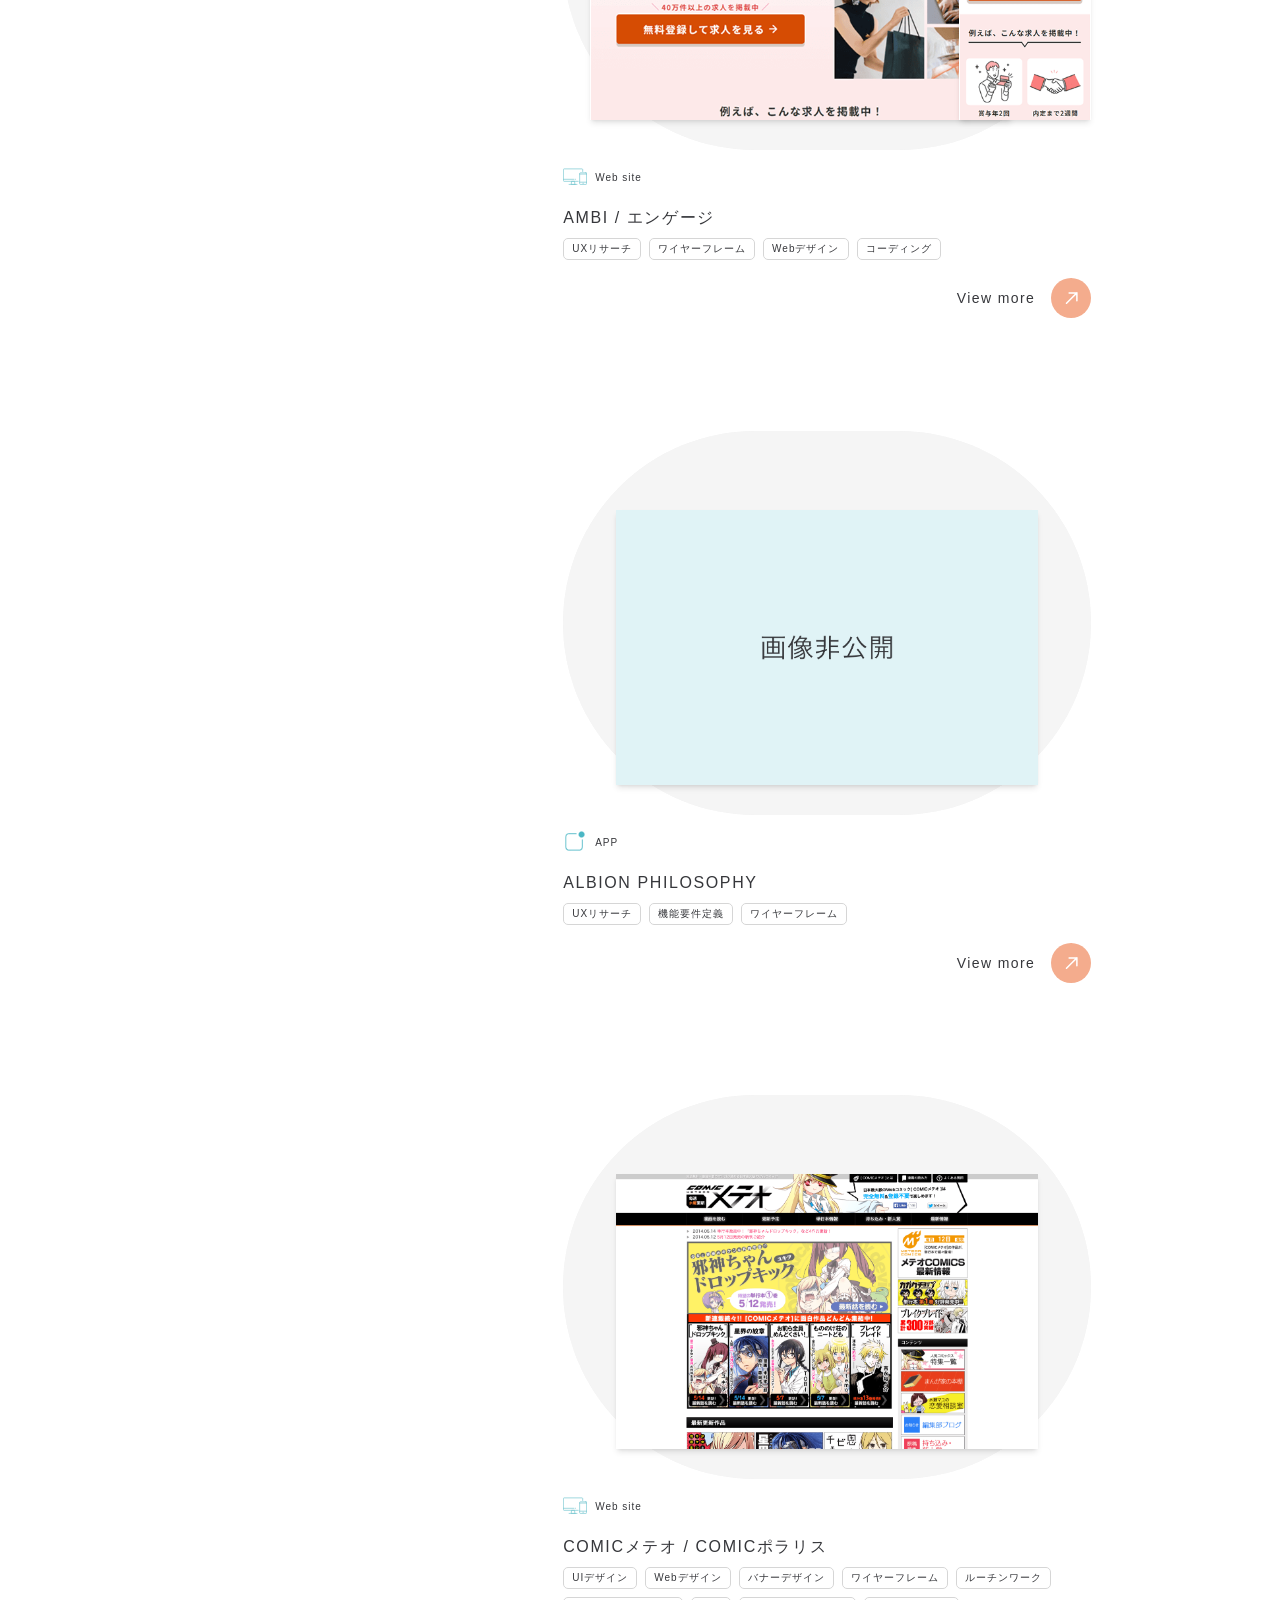
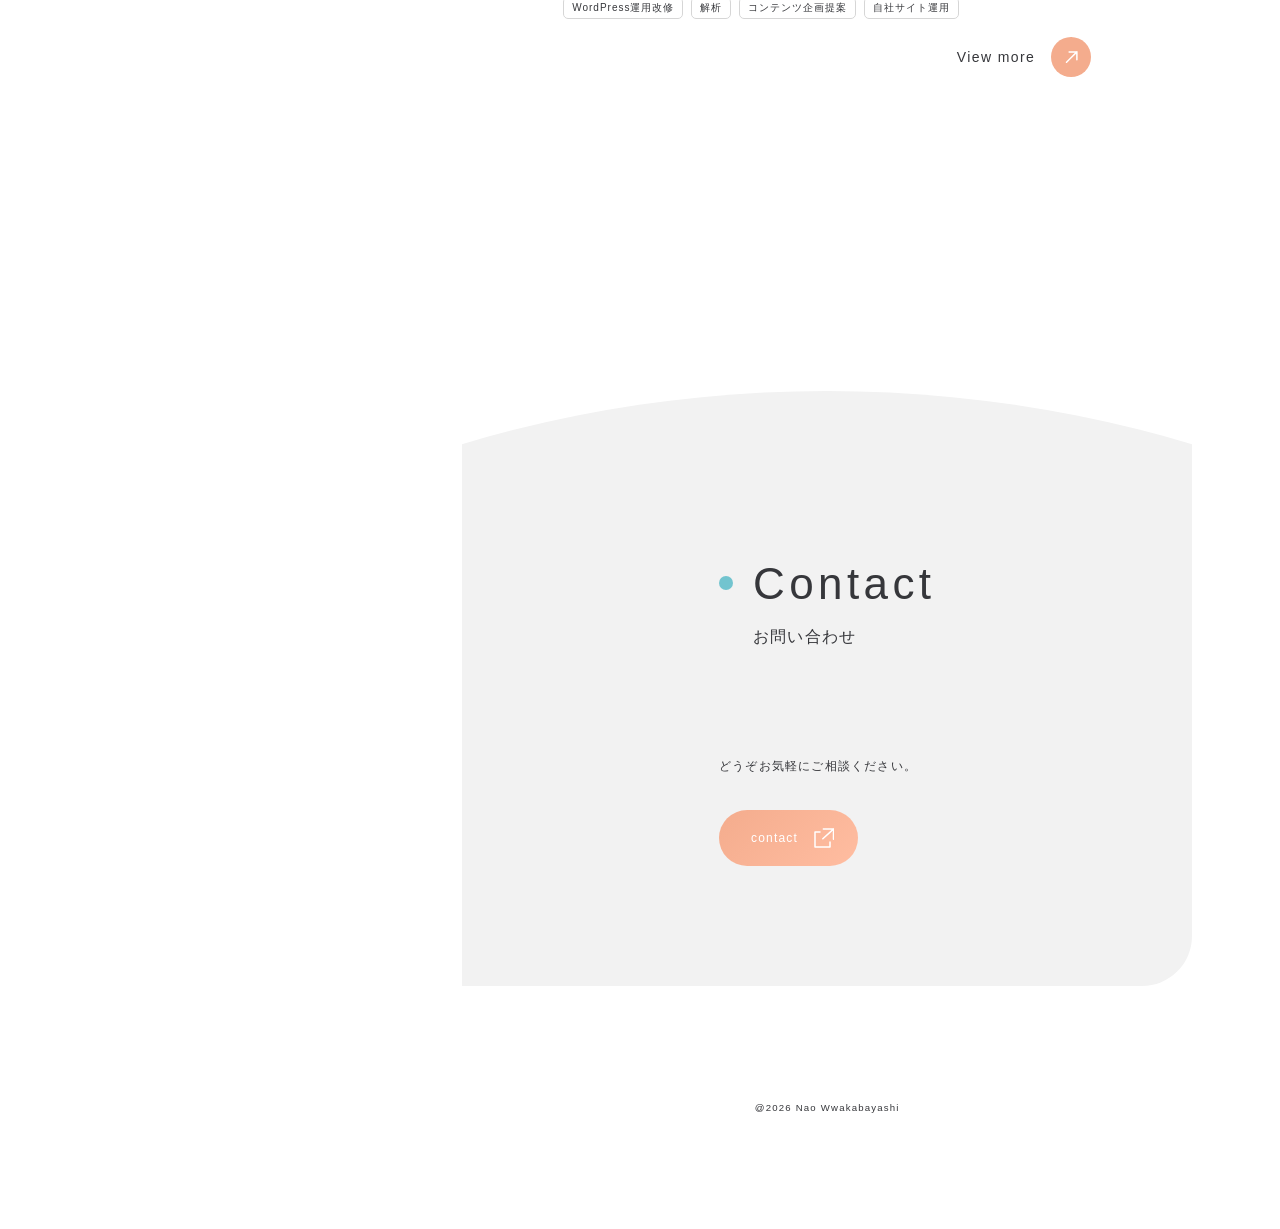
==== commit 86efe192: "icon add" ====
--- a/index.html
+++ b/index.html
@@ -216,7 +216,7 @@
               <span class="badge">new</span>
             </div>
             <div>
-              <p class="tag">Web site</p>
+              <p class="tag web">Web site</p>
               <h3 class="title">WordPressサイト移管プロジェクト</h3>
               <div class="tag-group">
                 <span>Git</span><span>WordPress移管</span><span>DB移行</span>
@@ -240,7 +240,7 @@
               <!-- span class="badge">new</span -->
             </div>
             <div>
-              <p class="tag">Web site</p>
+              <p class="tag web">Web site</p>
               <h3 class="title">Nao Wakabayashi - portfolio -</h3>
               <div class="tag-group">
                 <span>UXリサーチ</span><span>ワイヤーフレーム</span><span>Webデザイン</span><span>コーディング</span><span>ライティング</span>
@@ -267,7 +267,7 @@
               <!--span class="badge">new</span-->
             </div>
             <div>
-              <p class="tag">Web site</p>
+              <p class="tag web">Web site</p>
               <h3 class="title">大手英会話教室サイト リニューアル</h3>
               <div class="tag-group">
                 <span>Git</span><span>コーディング</span>
@@ -291,7 +291,7 @@
               <!--span class="badge">new</span-->
             </div>
             <div>
-              <p class="tag">Web site</p>
+              <p class="tag web">Web site</p>
               <h3 class="title">清水石油</h3>
               <div class="tag-group">
                 <span>Webデザイン</span><span>コーディング</span><span>ライティング</span>
@@ -314,7 +314,7 @@
               <!--span class="badge">new</span-->
             </div>
             <div>
-              <p class="tag">Web site</p>
+              <p class="tag web">Web site</p>
               <h3 class="title">大規模カタログサイト デザインシステム整備</h3>
               <div class="tag-group">
                 <span>UIデザイン</span>
@@ -338,7 +338,7 @@
               <!--span class="badge">new</span-->
             </div>
             <div>
-              <p class="tag">Web site</p>
+              <p class="tag web">Web site</p>
               <h3 class="title">AMBI / エンゲージ</h3>
               <div class="tag-group">
                 <span>UXリサーチ</span><span>ワイヤーフレーム</span><span>Webデザイン</span><span>コーディング</span>
@@ -359,7 +359,7 @@
               <!--span class="badge">new</span-->
             </div>
             <div>
-              <p class="tag">APP</p>
+              <p class="tag app">APP</p>
               <h3 class="title">ALBION PHILOSOPHY</h3>
               <div class="tag-group">
                 <span>UXリサーチ</span><span>機能要件定義</span><span>ワイヤーフレーム</span>
@@ -380,7 +380,7 @@
               <!--span class="badge">new</span-->
             </div>
             <div>
-              <p class="tag">Web site</p>
+              <p class="tag web">Web site</p>
               <h3 class="title">COMICメテオ / COMICポラリス</h3>
               <div class="tag-group">
                 <span>UIデザイン</span><span>Webデザイン</span><span>バナーデザイン</span><span>ワイヤーフレーム</span><span>ルーチンワーク</span><span>WordPress運用改修</span><span>解析</span><span>コンテンツ企画提案</span><span>自社サイト運用</span>
--- a/css/style.css
+++ b/css/style.css
@@ -346,6 +346,51 @@
     top: 0;
   }
 }
+.card-content .tag {
+  padding: 0 0 0 32px;
+}
+.card-content .tag::before {
+  position: absolute;
+  display: block;
+  width: 24px;
+  height: 24px;
+  top: -2px;
+  left: 0;
+  content: "";
+}
+.card-content .tag.web::before {
+  background: url(../img/menu-icon-work-active.svg);
+  background-size: 100% 100%;
+}
+.card-content .tag.app::before {
+  background: url(../img/icon-app.svg);
+  background-size: 100% 100%;
+}
+
+.section-title .category .web,
+.section-title .category .app {
+  position: relative;
+  padding: 0 0 0 32px;
+}
+.section-title .category .web::before,
+.section-title .category .app::before {
+  position: absolute;
+  display: block;
+  width: 24px;
+  height: 24px;
+  top: -2px;
+  left: 0;
+  content: "";
+}
+.section-title .category .web::before {
+  background: url(../img/menu-icon-work-active.svg);
+  background-size: 100% 100%;
+}
+.section-title .category .app::before {
+  background: url(../img/icon-app.svg);
+  background-size: 100% 100%;
+}
+
 /* --------------------------------------------------
    共通 END
 =====================================================*/
@@ -1509,6 +1554,32 @@
   font-size: 10px;
   display: block;
   margin-bottom: 4px;
+  position: relative;
+  /*padding: 0 0 0 32px;
+  &::before {
+    position: absolute;
+    display: block;
+    width: 24px;
+    height: 24px;
+    top: -2px;
+    left: 0;
+    content: "";
+
+  }*/
+}
+.card-content {
+  /*.tag.web{
+      &::before {
+        background: url(../img/menu-icon-work-active.svg);
+        background-size: 100% 100%;
+      }
+    }
+    .tag.app{
+      &::before {
+        background: url(../img/icon-app.svg);
+        background-size: 100% 100%;
+      }
+    }*/
 }
 .card-content .title {
   font-size: 16px;
@@ -1564,7 +1635,7 @@
 .tag-group span {
   margin: 0 8px 8px 0;
   display: inline-block;
-  color: #a1a1a1;
+  color: #36373B;
   border: 1px solid #d6d6d6;
   line-height: 1.2;
   padding: 3px 8px;
@@ -1590,8 +1661,11 @@
   .card-content {
     margin: 0 0 clamp(72px, 8vw, 120px);
   }
+  .card-content .tag {
+    margin-bottom: 16px;
+  }
   .tag-group {
-    font-size: 12px;
+    font-size: 10px;
     line-height: 20px;
   }
   .tag-group span {
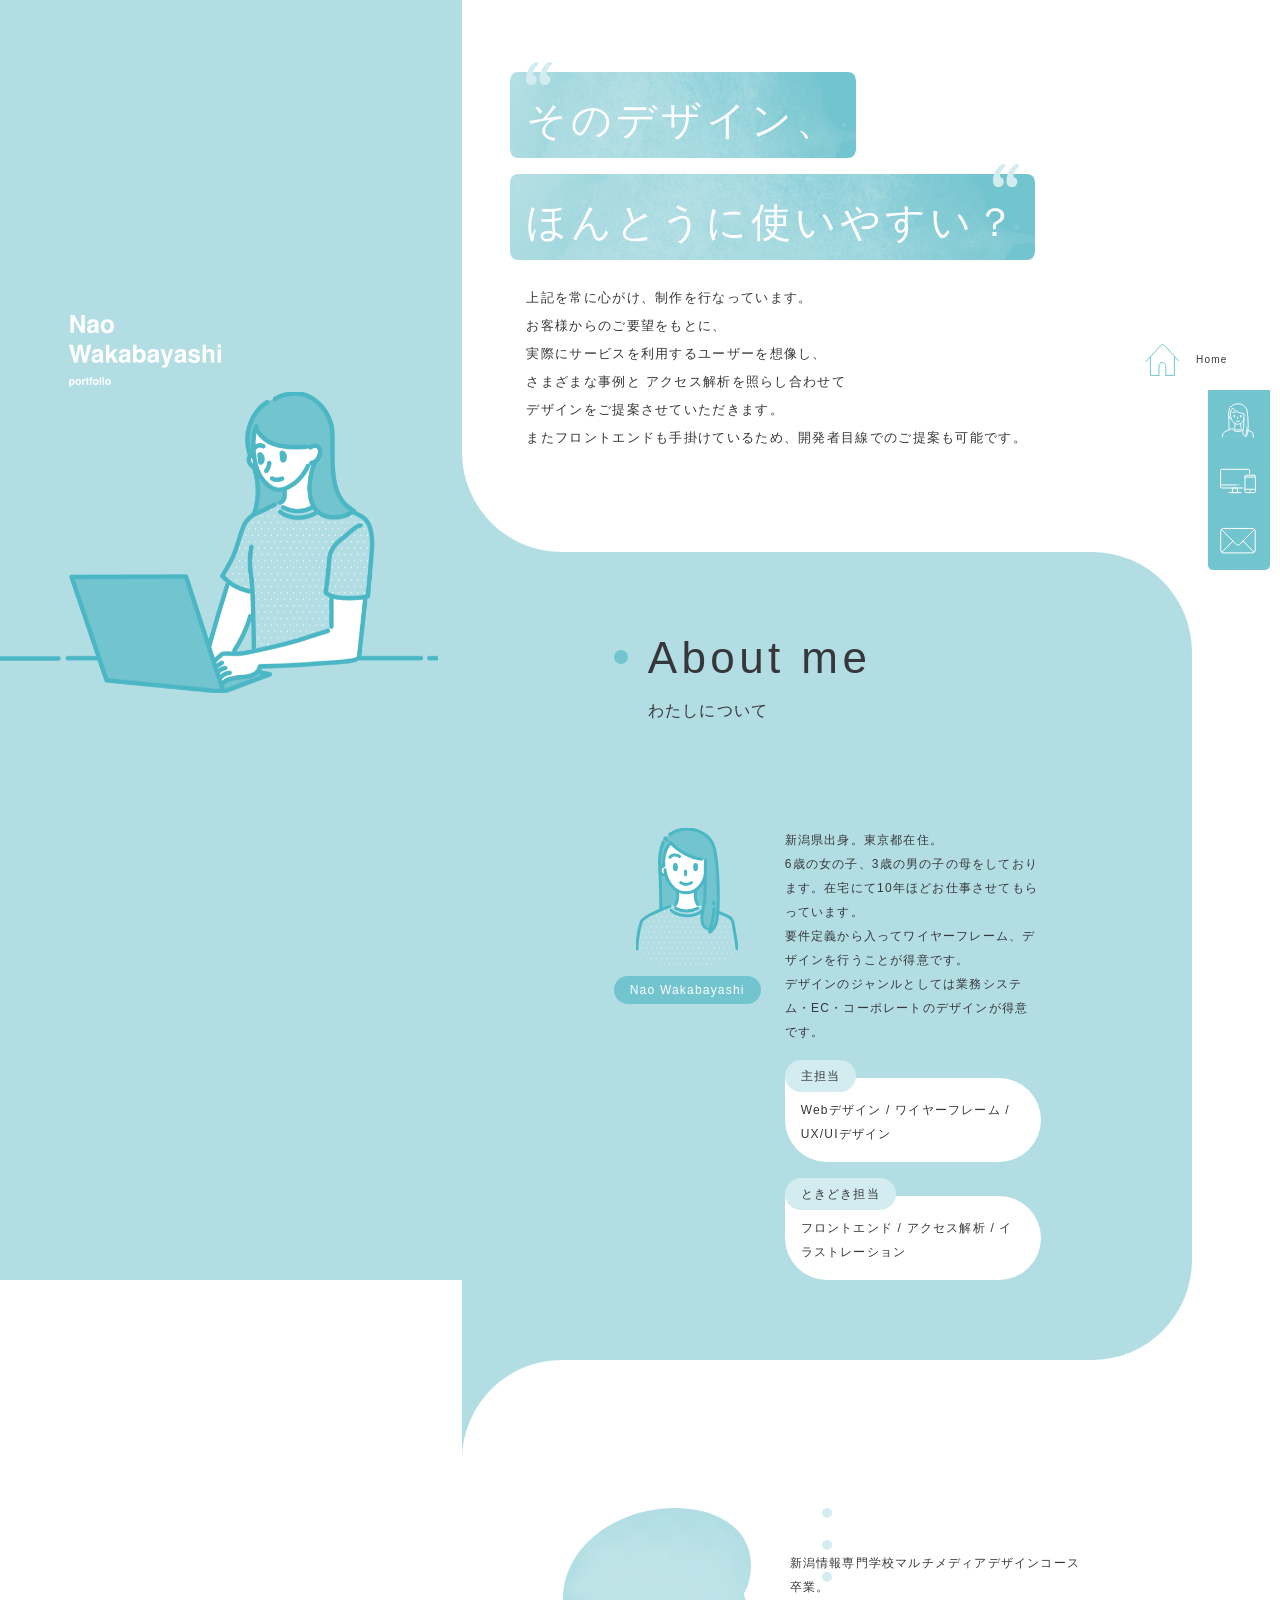
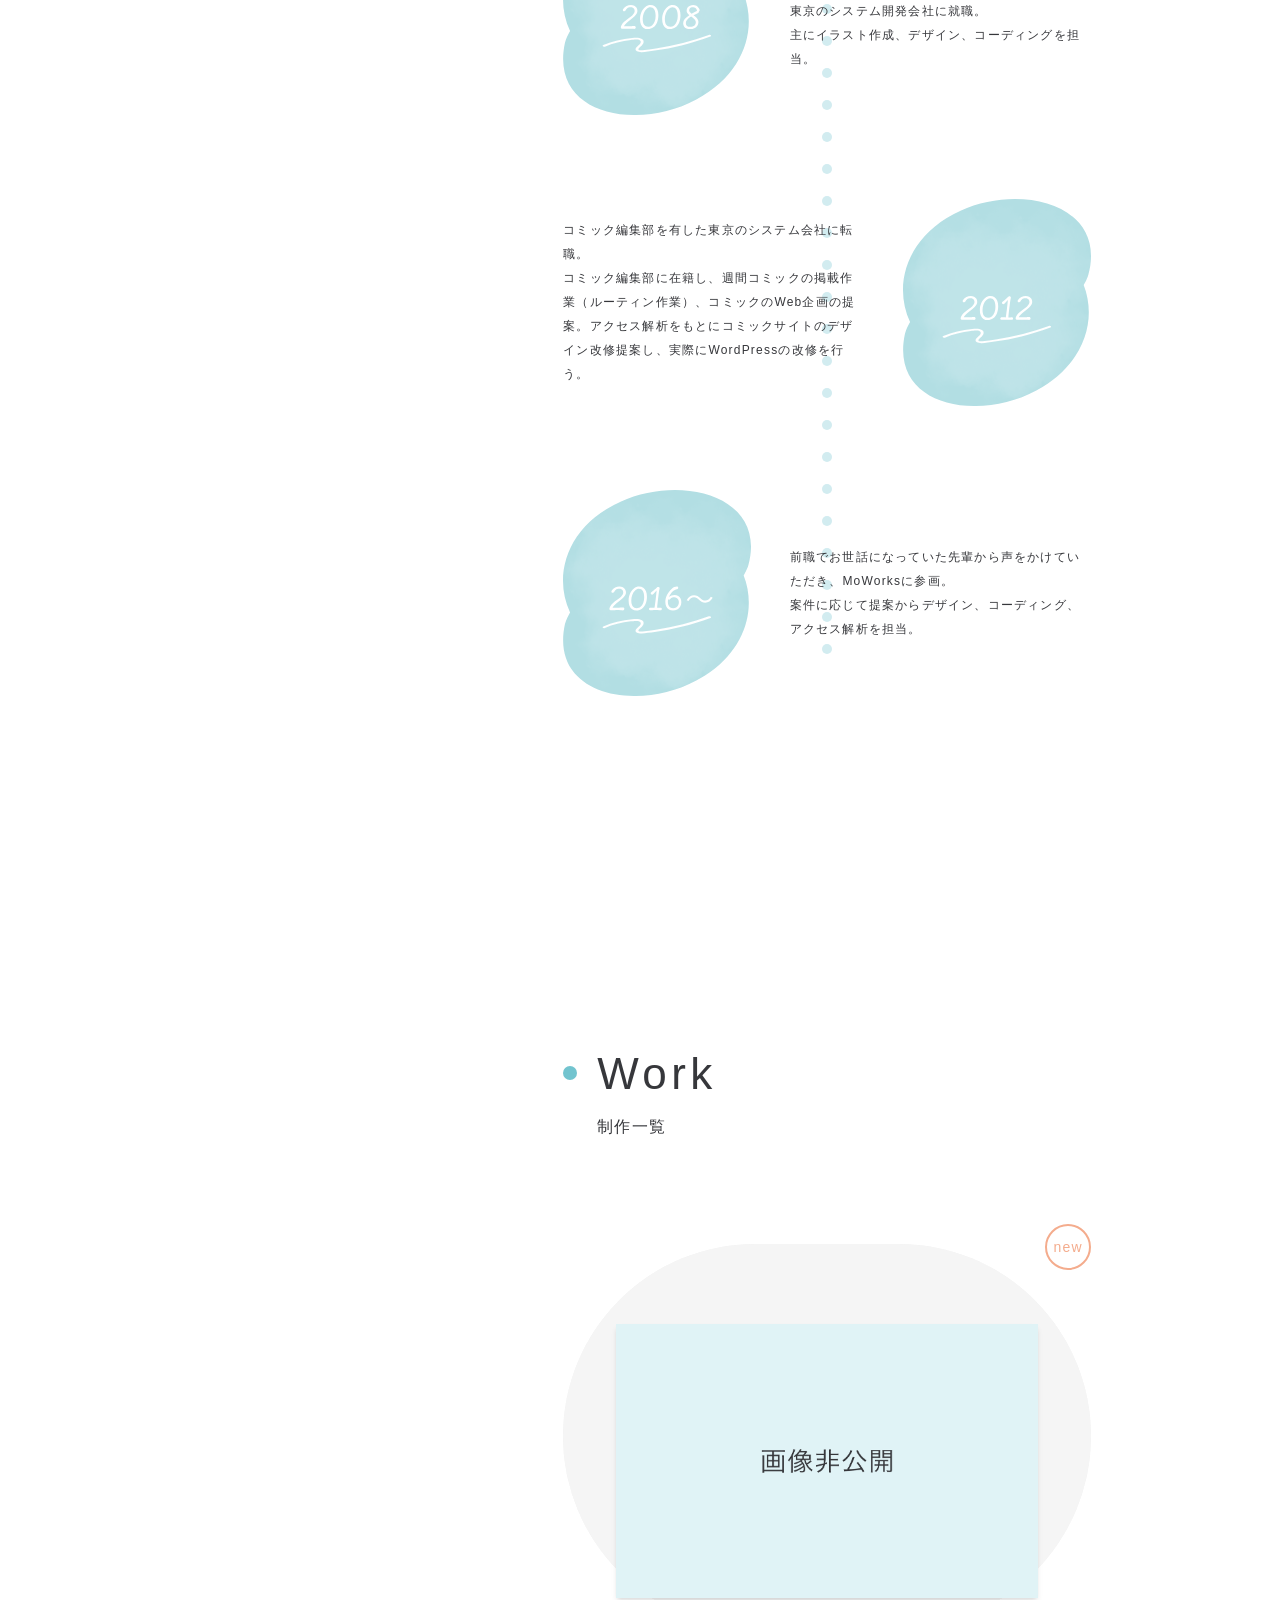
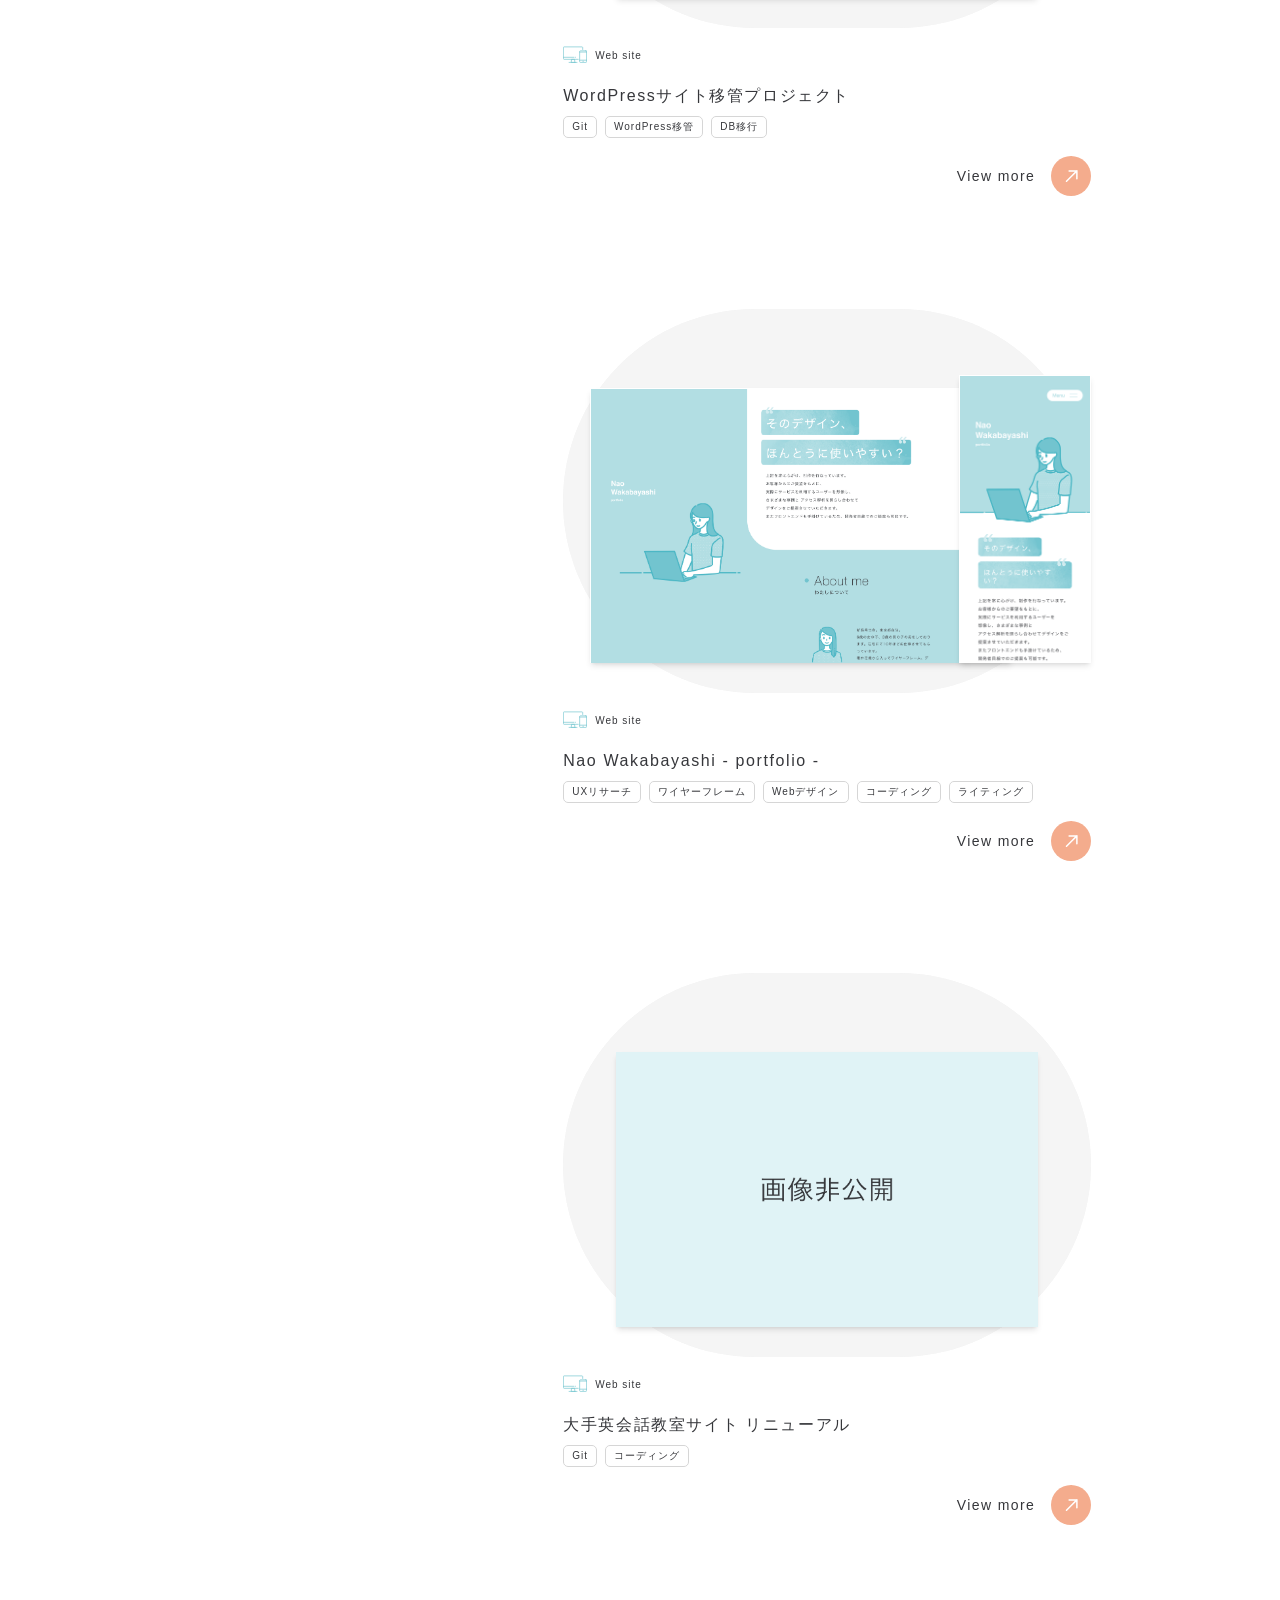
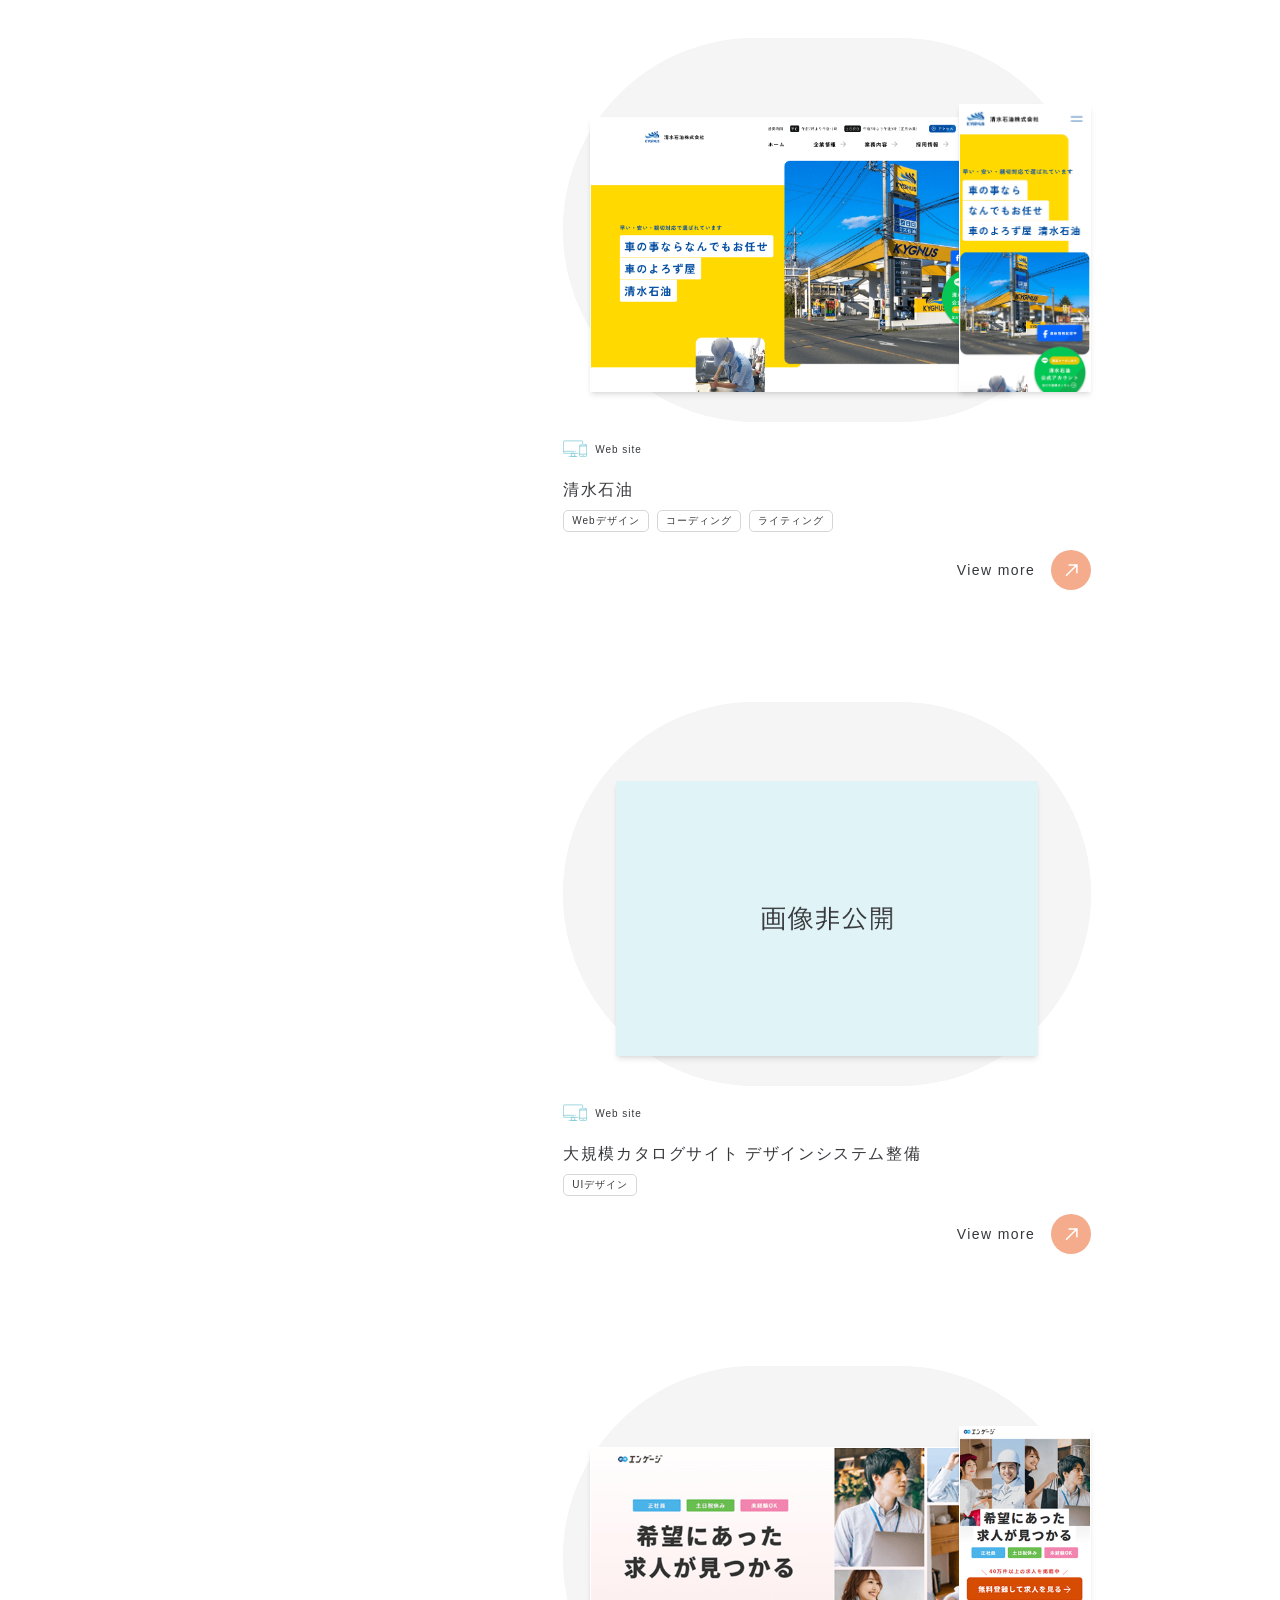
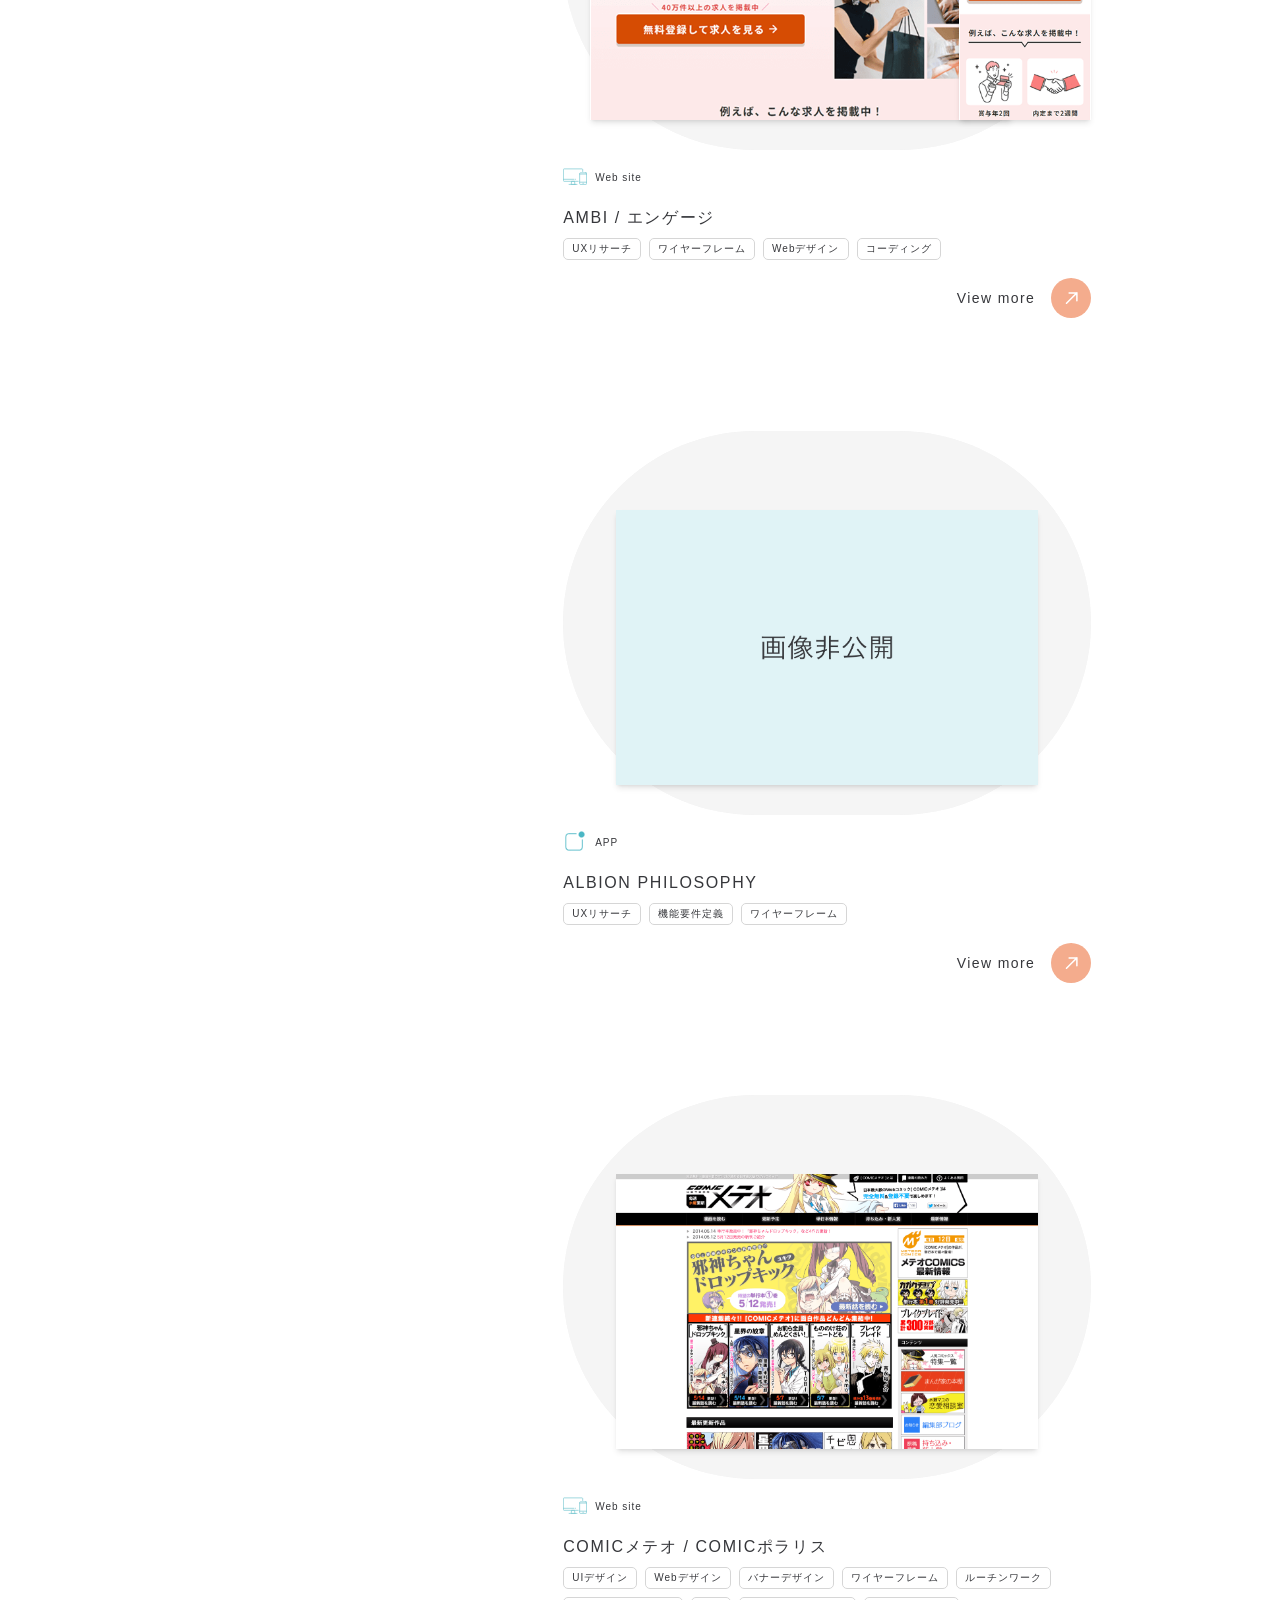
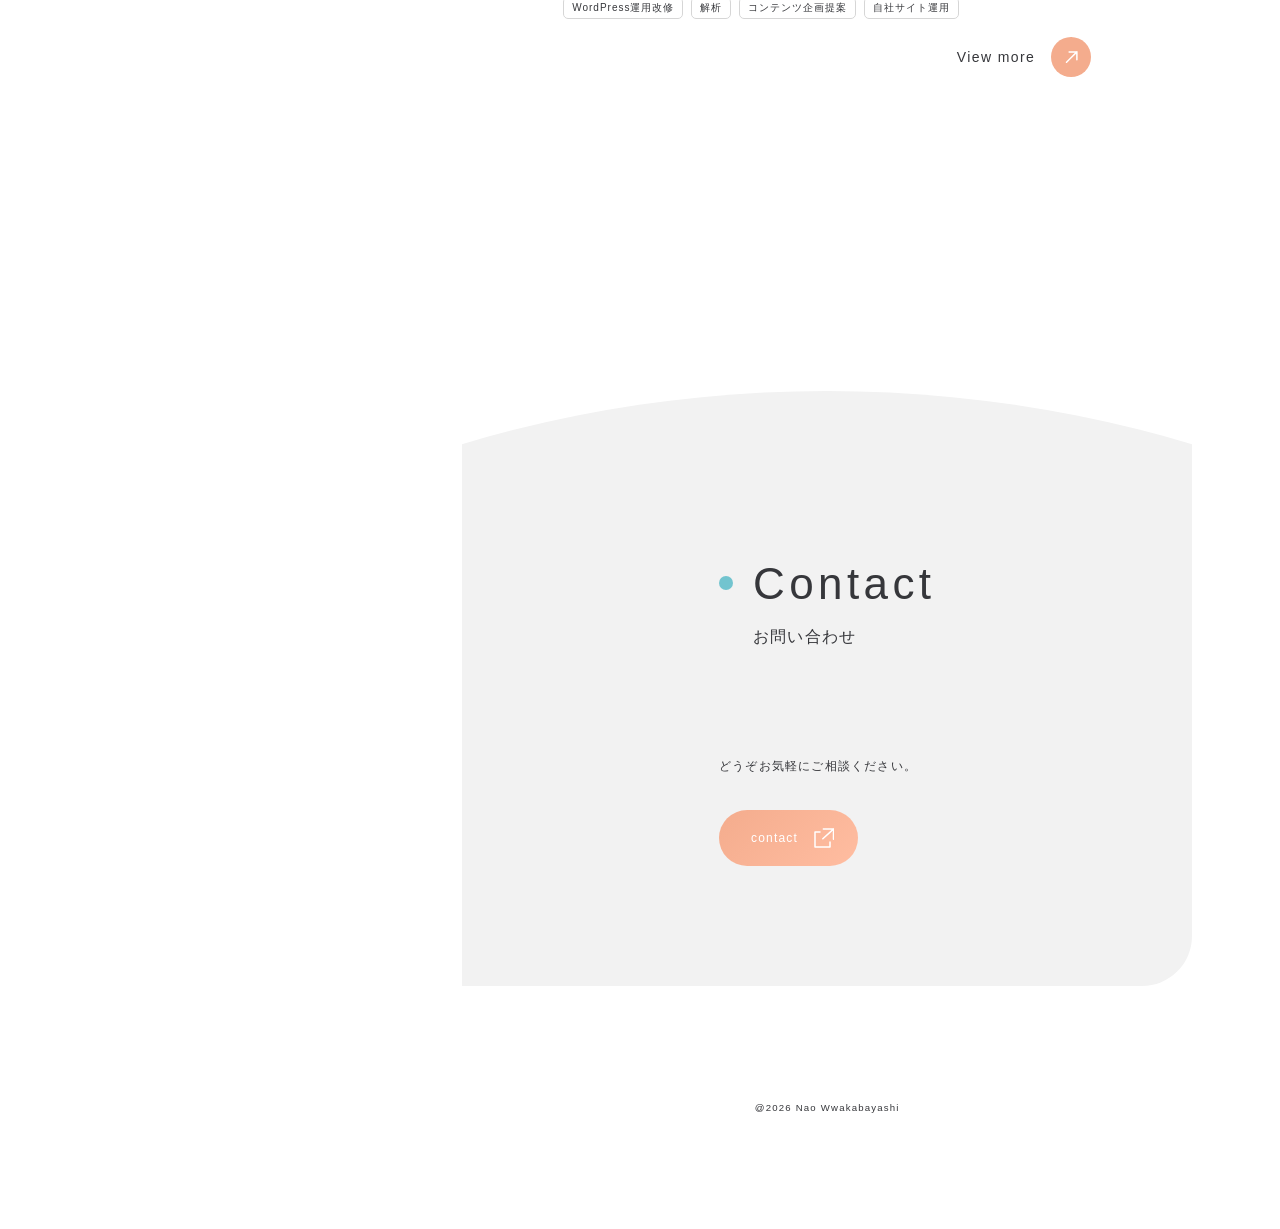
==== commit ceef916c: "svn change png" ====
--- a/index.html
+++ b/index.html
@@ -120,7 +120,7 @@
       <!-- KV -->
       <div class="left-fixed">
         <div class="KV">
-          <div class="KV-img-short"><img src="img/KV.svg" alt="KV" class="hero-img ani-home-mv"></div>
+          <div class="KV-img-short"><img src="img/KV.png" alt="KV" class="hero-img ani-home-mv"></div>
           <div class="KV-img-long"><img src="img/KV_768.png" alt="KV" class="hero-img ani-home-mv"></div>
         </div>
       </div>
--- a/css/style.css
+++ b/css/style.css
@@ -862,7 +862,7 @@
   position: relative;
 }
 .KV-text h2 .KV-label.short {
-  background-image: url("../img/KV_bg_short.svg");
+  background-image: url("../img/KV_bg_short.png");
   margin: 0 0 16px 0;
 }
 .KV-text h2 .KV-label.short::before {
@@ -875,7 +875,7 @@
   background-image: url("../img/quotient.svg");
 }
 .KV-text h2 .KV-label.long {
-  background-image: url("../img/KV_bg_long.svg");
+  background-image: url("../img/KV_bg_long.png");
 }
 .KV-text h2 .KV-label.long::after {
   position: absolute;
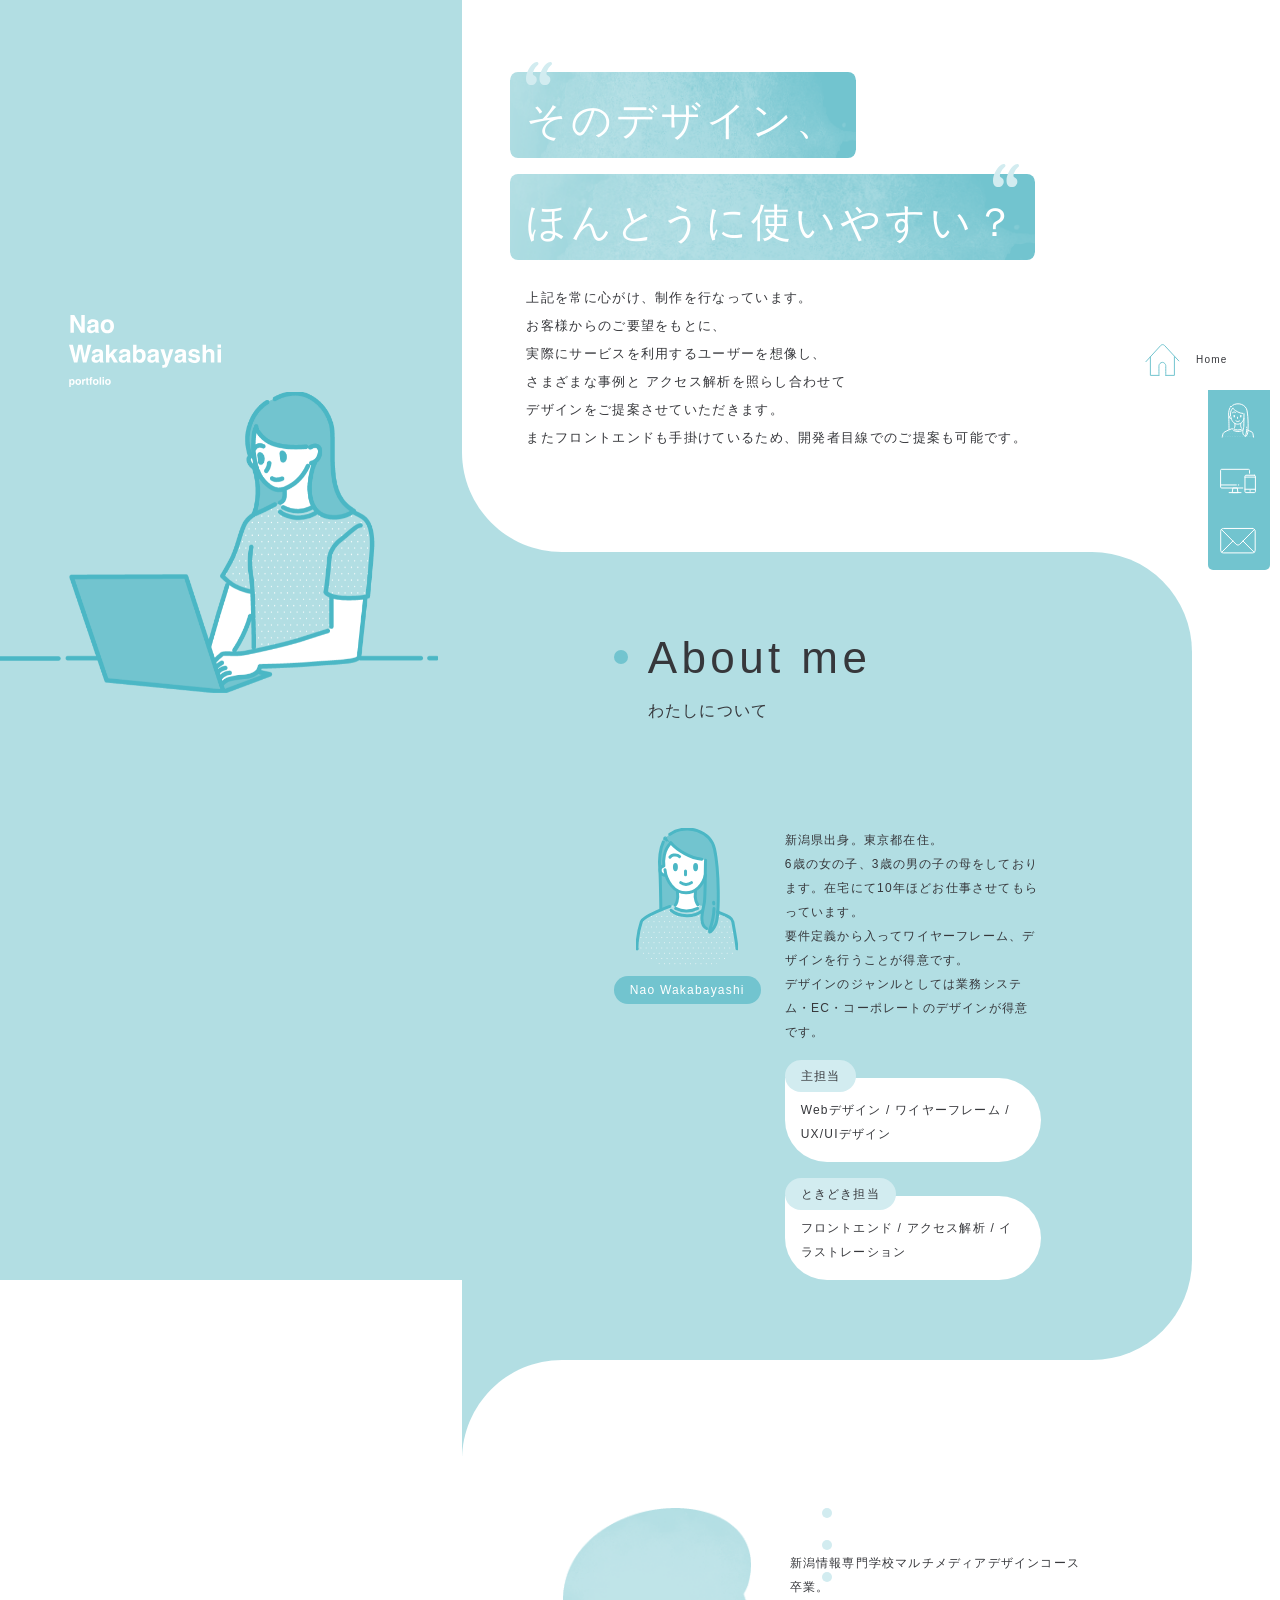
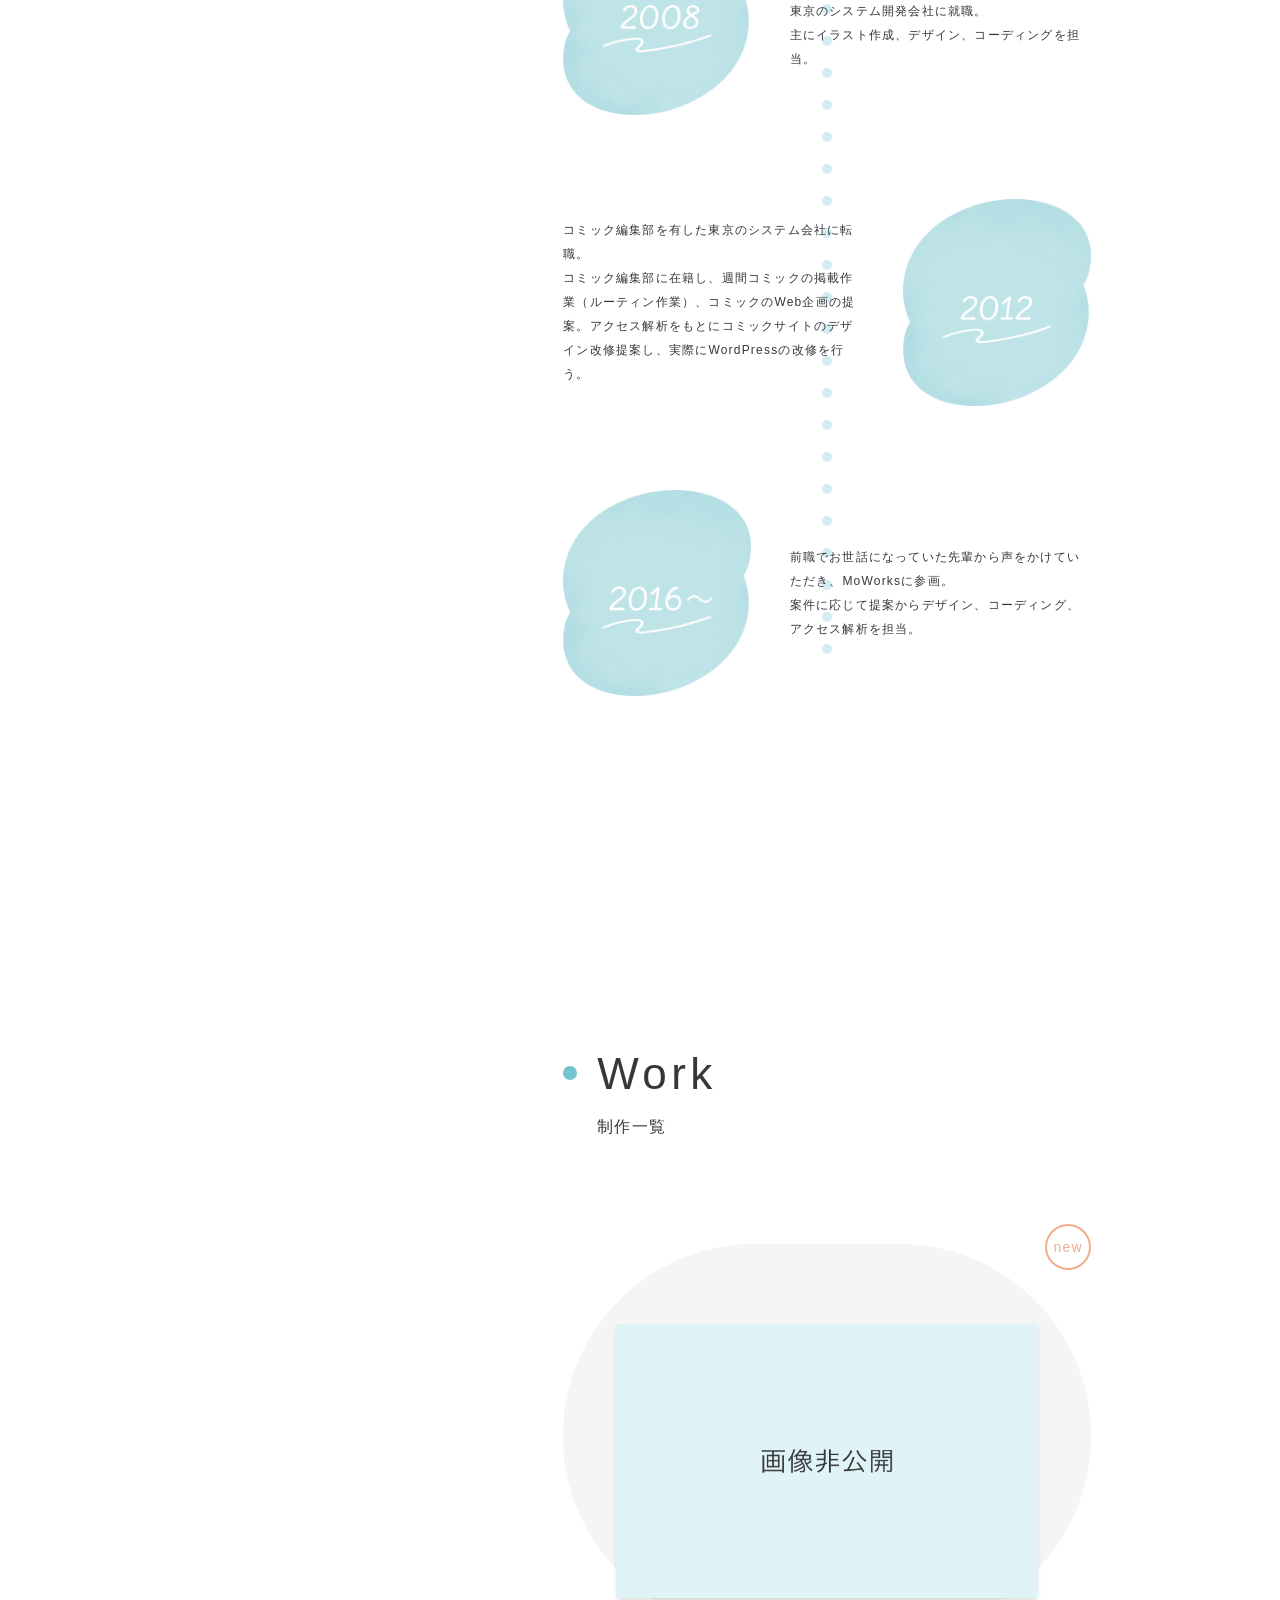
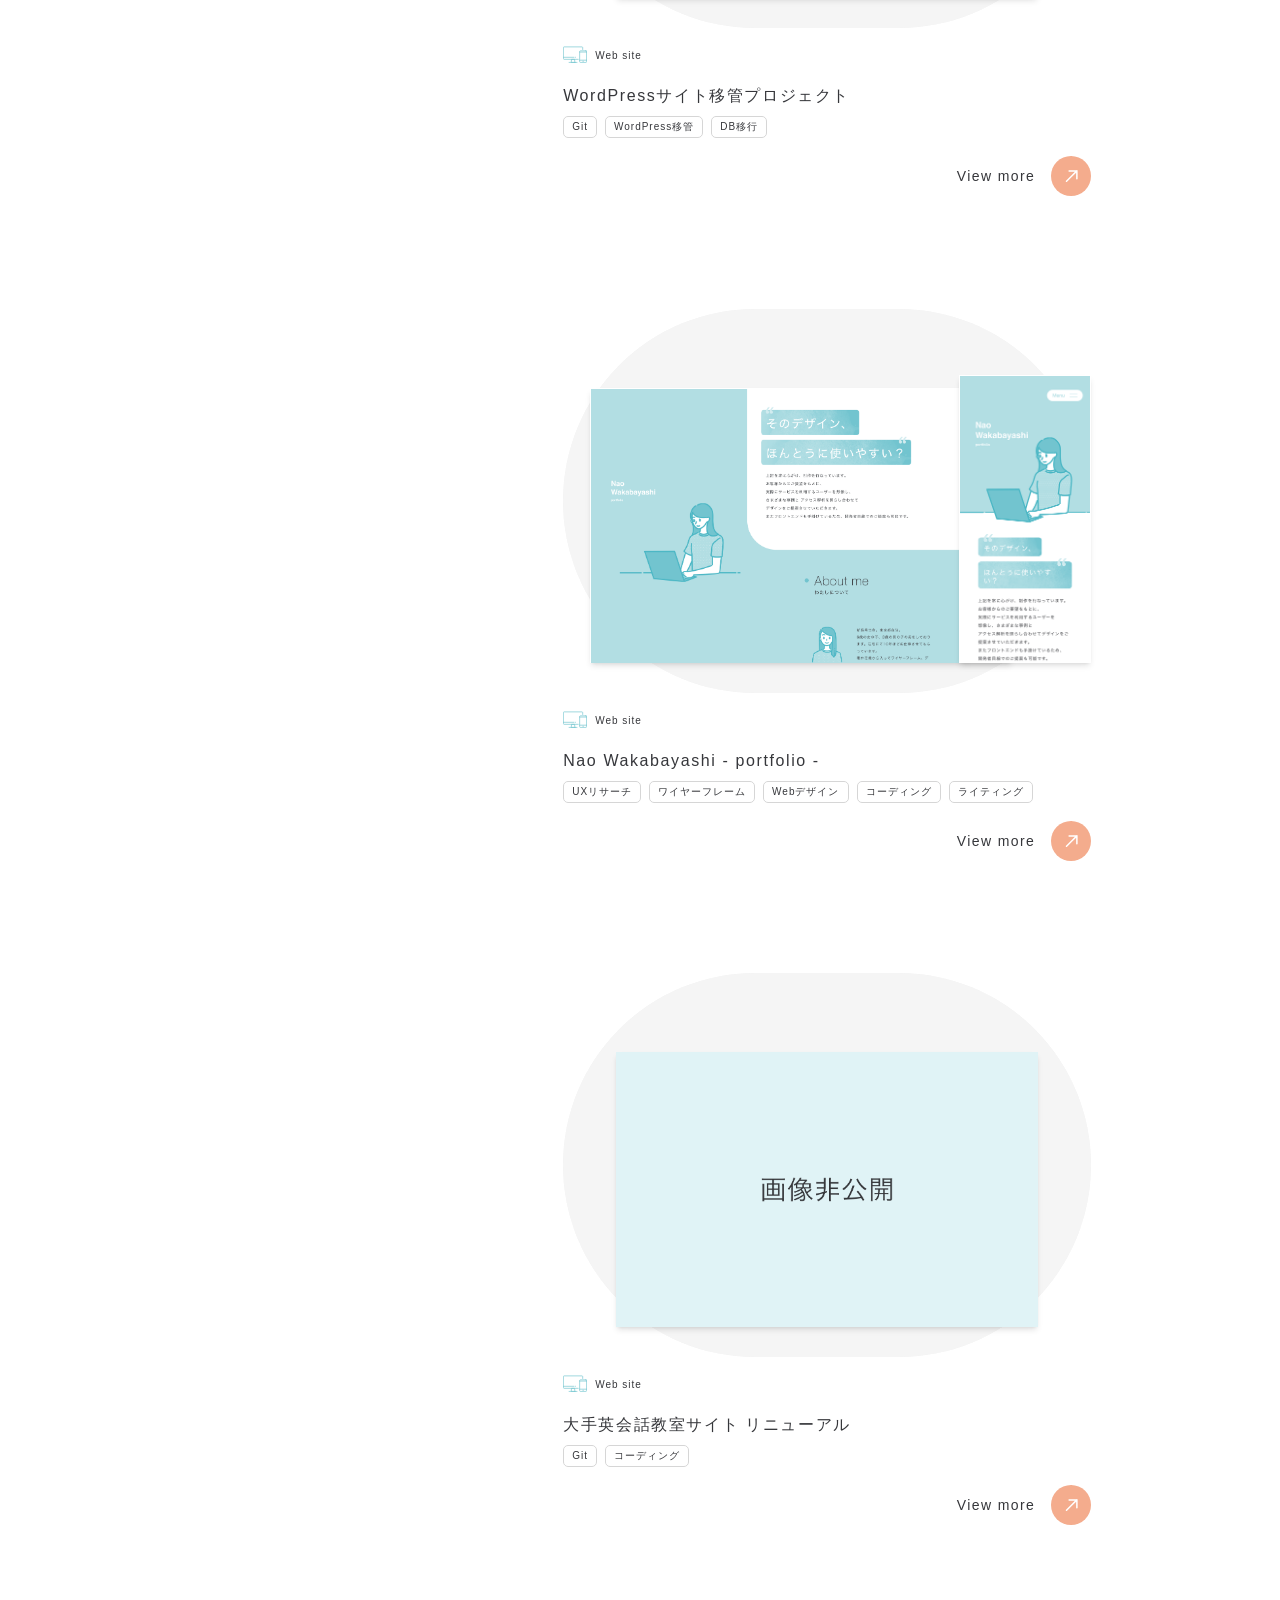
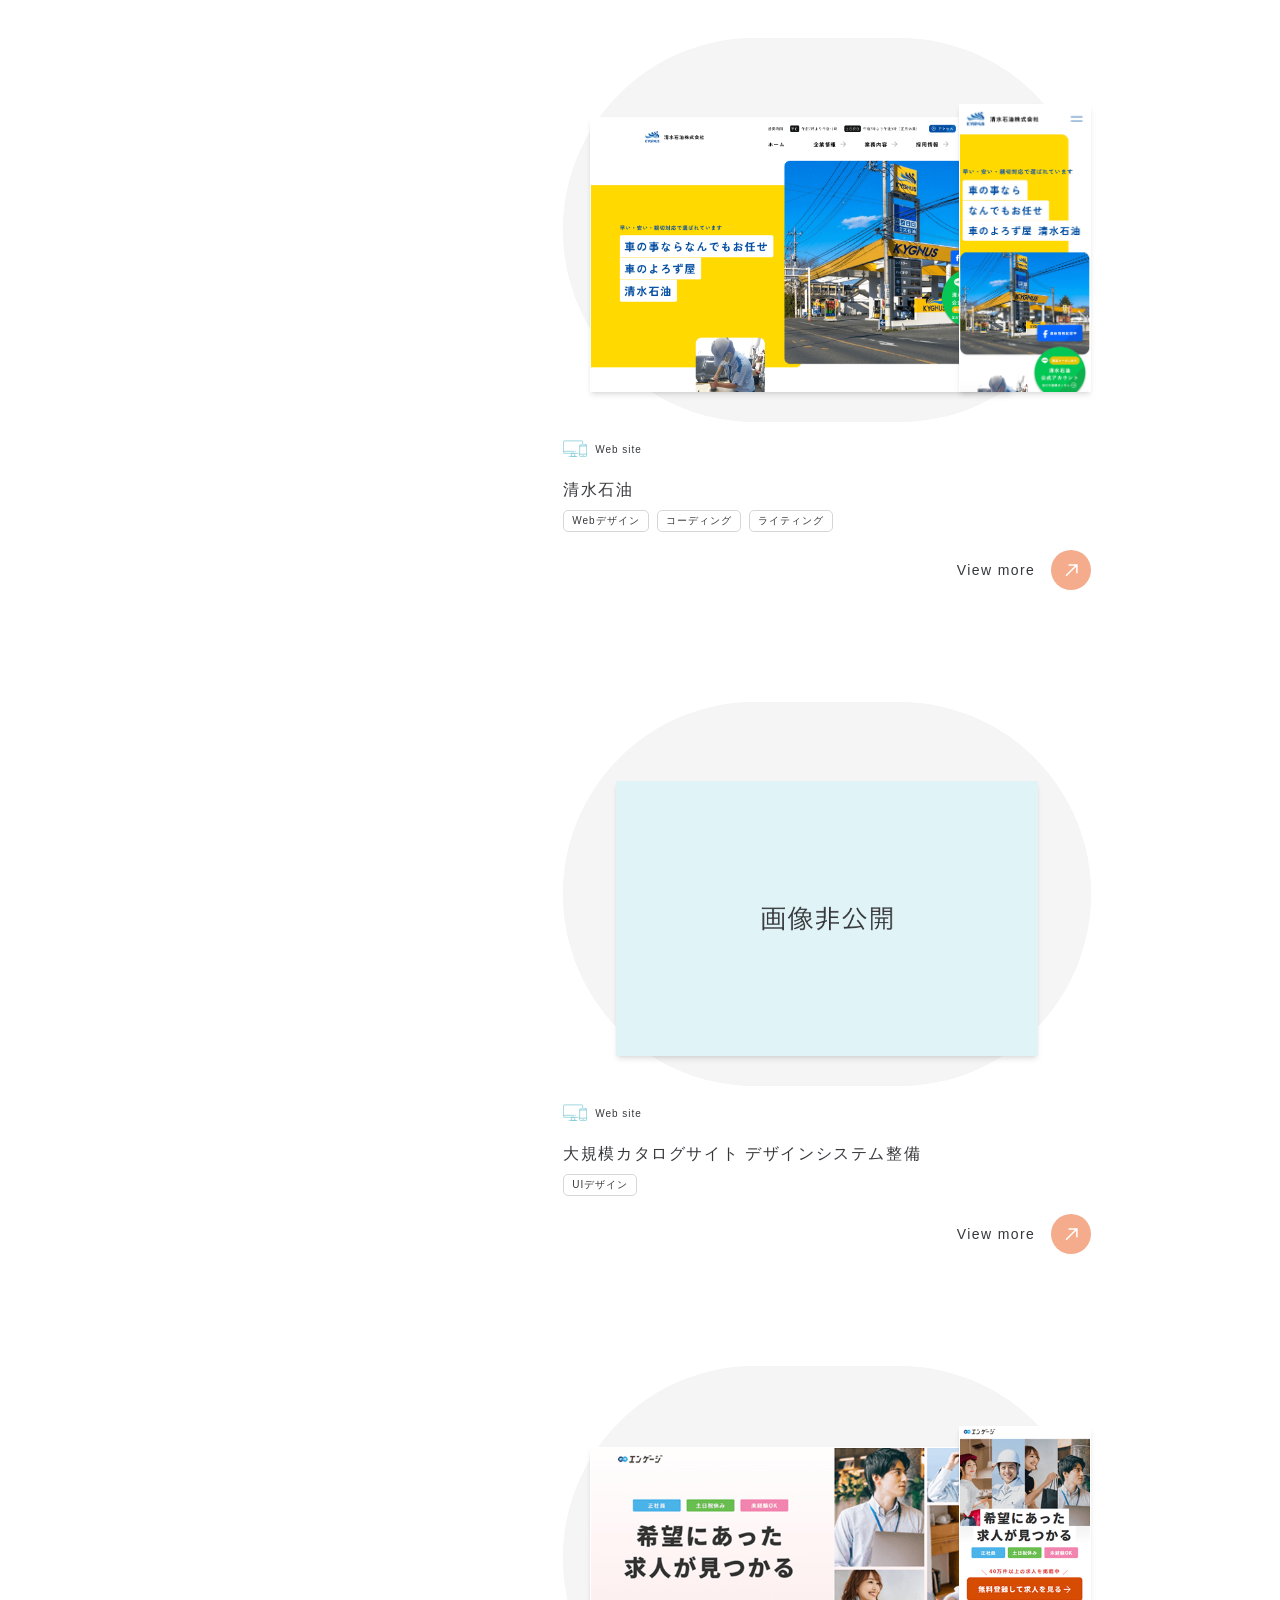
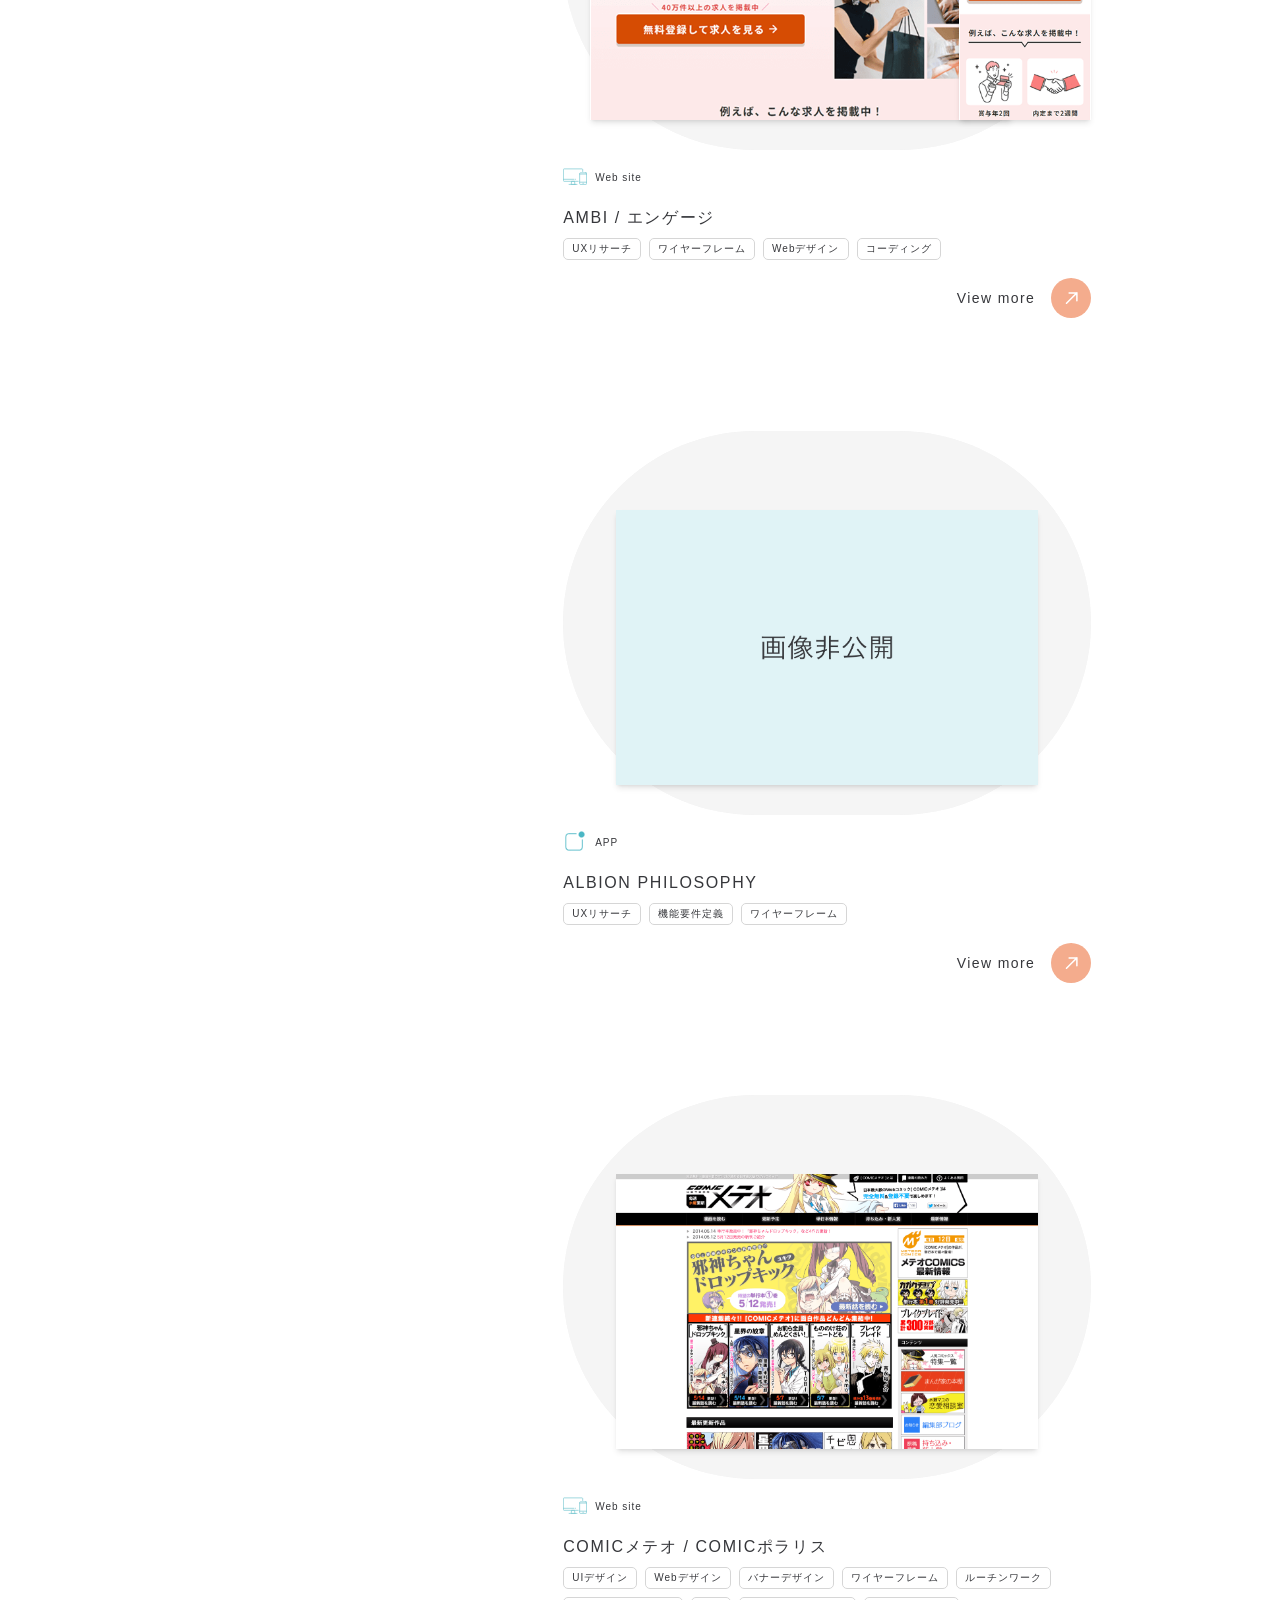
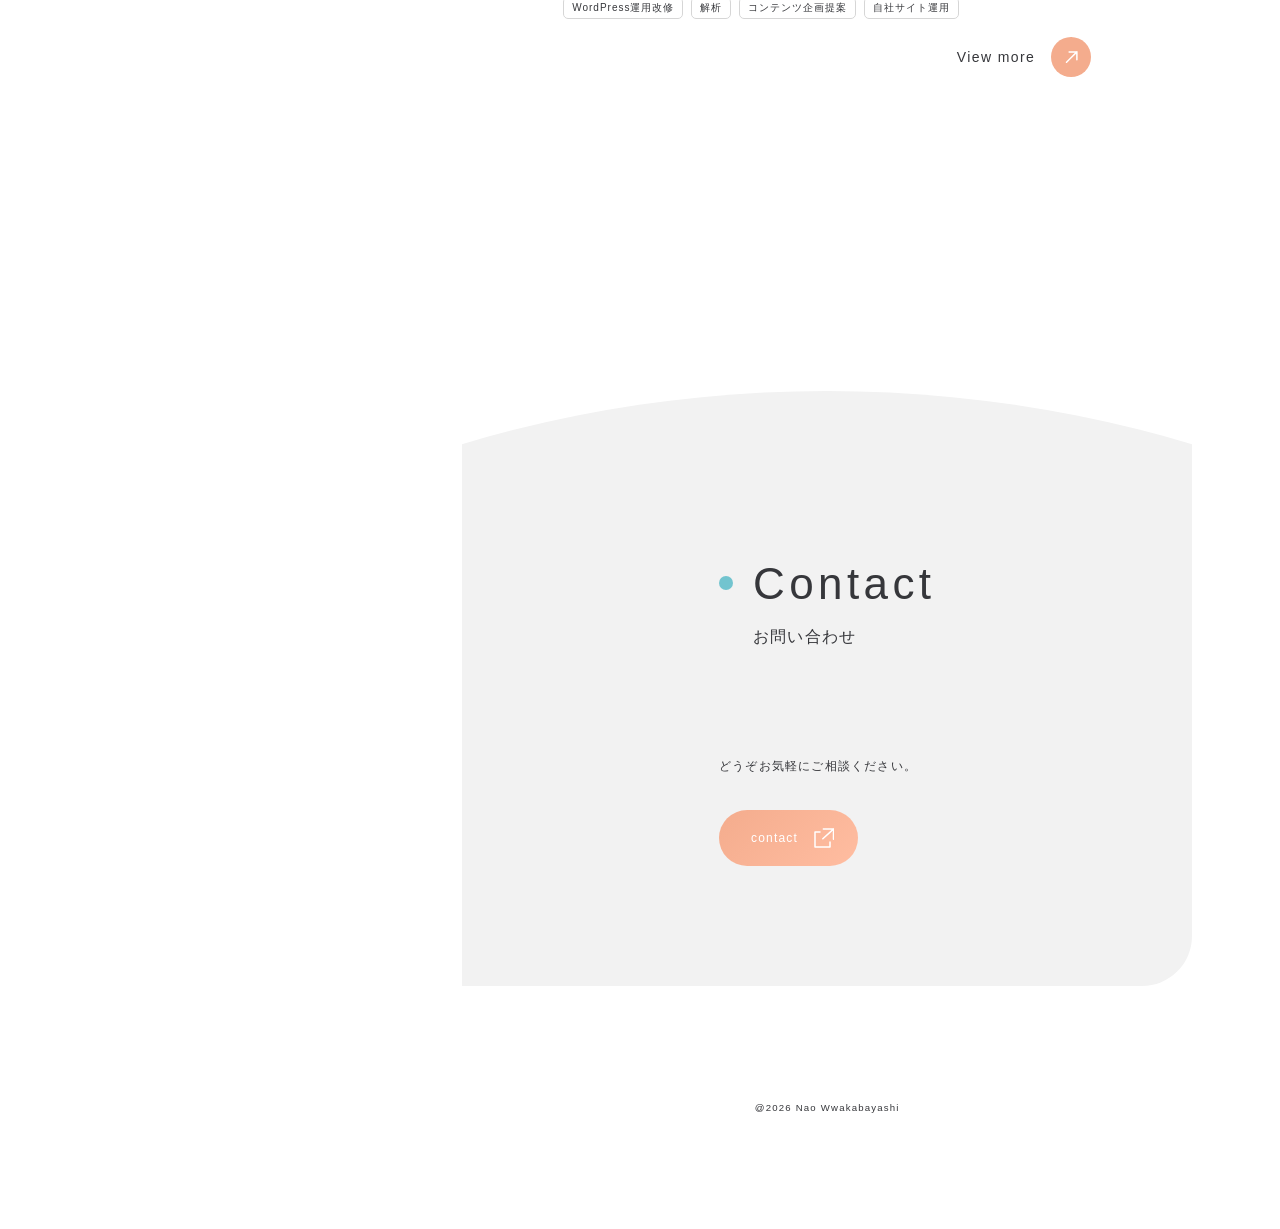
==== commit 16972ac3: "svn change png" ====
--- a/index.html
+++ b/index.html
@@ -175,7 +175,7 @@
           <div class="container">
             <div class="timeline">
               <figure class="timeline-item">
-                <img src="img/history-no08.svg" alt="2008">
+                <img src="img/history-no08.png" alt="2008">
                 <figcaption class="text">
                   新潟情報専門学校マルチメディアデザインコース卒業。<br>
                   東京のシステム開発会社に就職。<br>
@@ -187,10 +187,10 @@
                   コミック編集部を有した東京のシステム会社に転職。<br>
                   コミック編集部に在籍し、週間コミックの掲載作業（ルーティン作業）、コミックのWeb企画の提案。アクセス解析をもとにコミックサイトのデザイン改修提案し、実際にWordPressの改修を行う。
                 </figcaption>
-                <img src="img/history-no12.svg" alt="2012">
+                <img src="img/history-no12.png" alt="2012">
               </figure>
               <figure class="timeline-item">
-                <img src="img/history-no16.svg" alt="2016">
+                <img src="img/history-no16.png" alt="2016">
                 <figcaption class="text">
                   前職でお世話になっていた先輩から声をかけていただき、MoWorksに参画。<br>
                   案件に応じて提案からデザイン、コーディング、アクセス解析を担当。
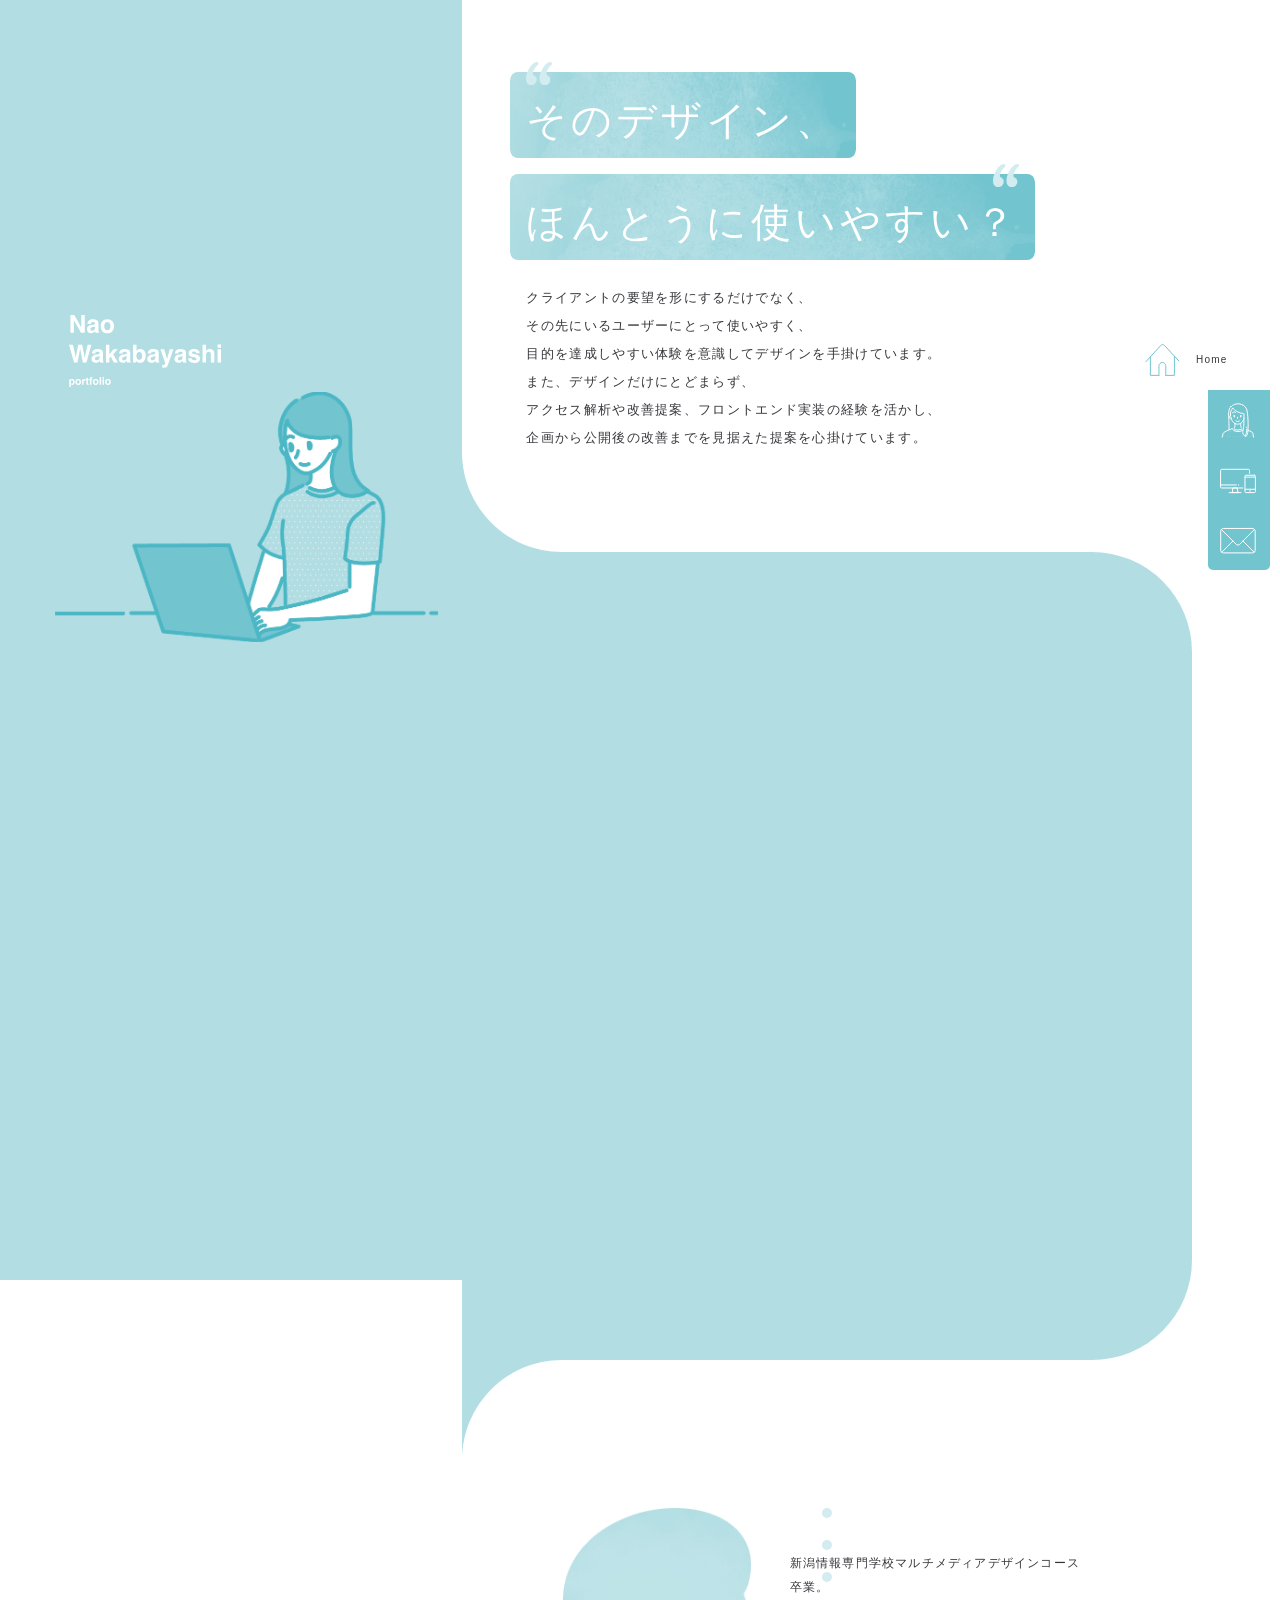
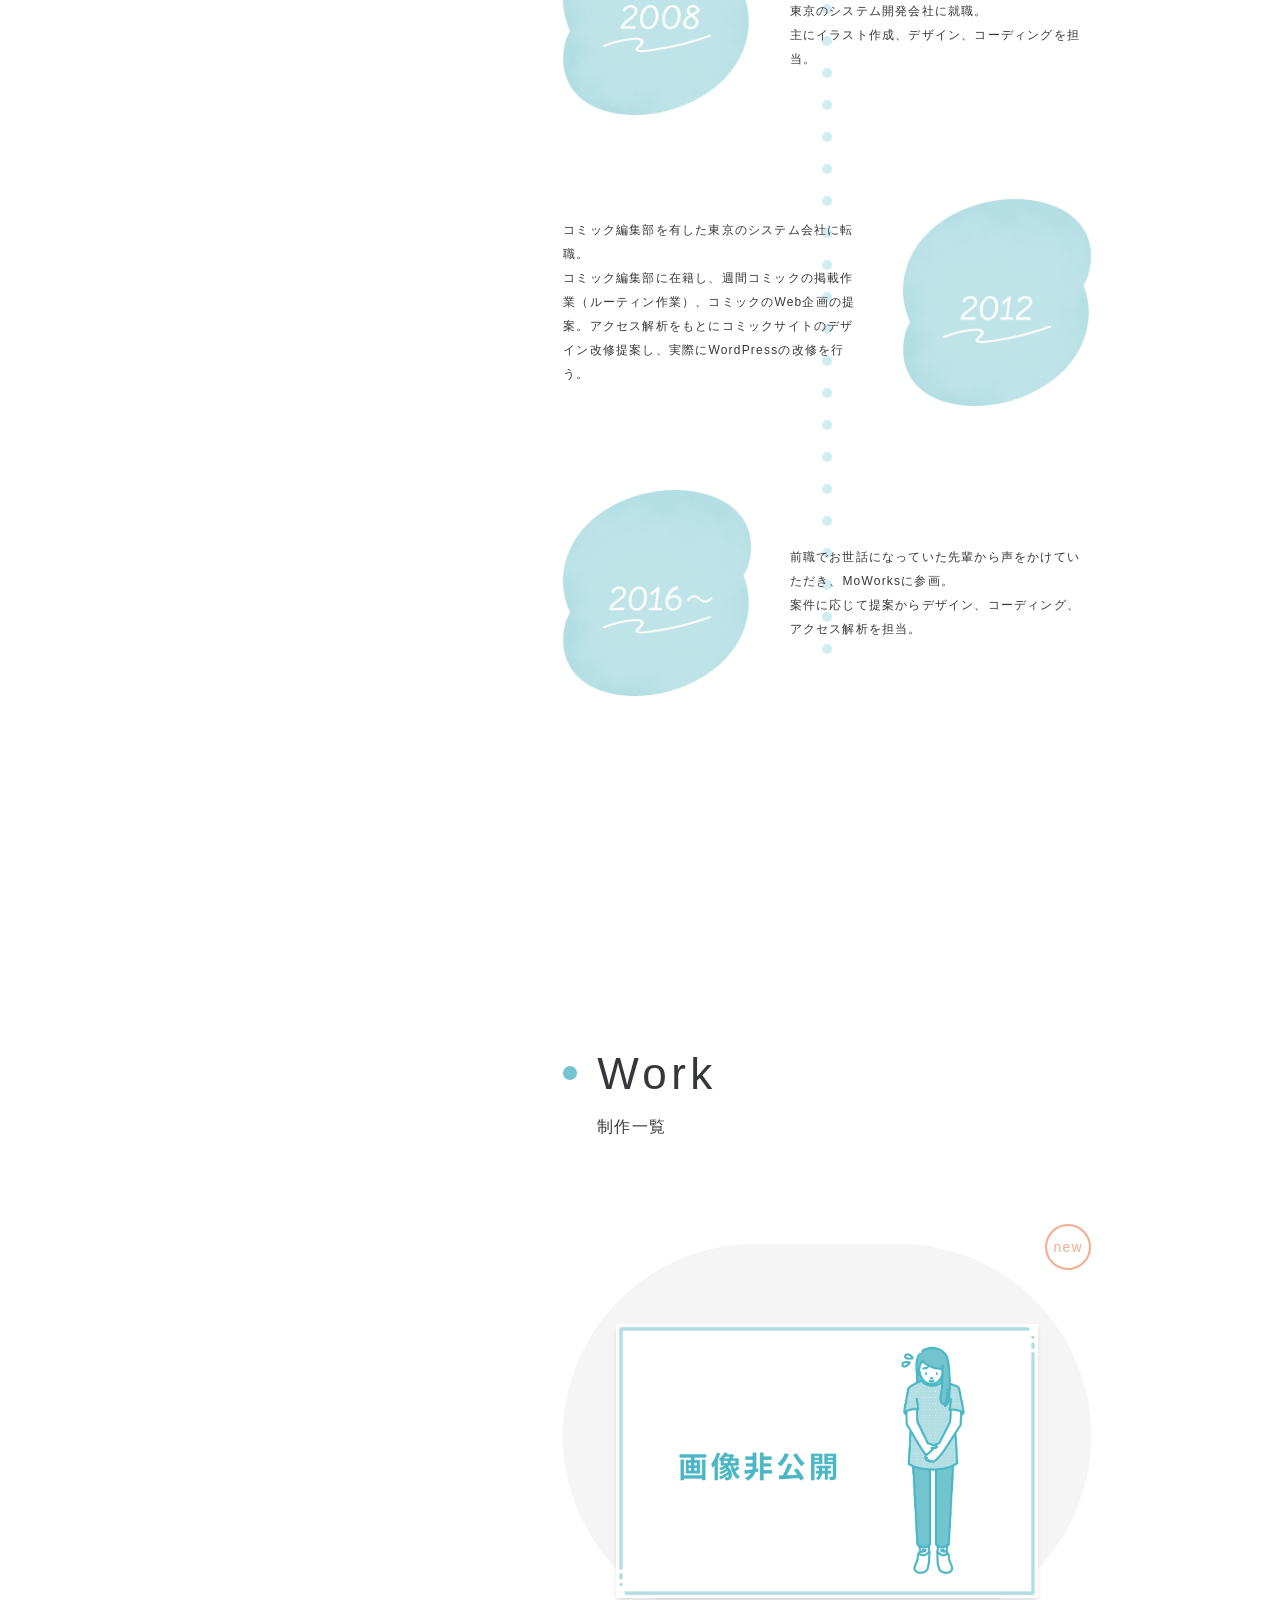
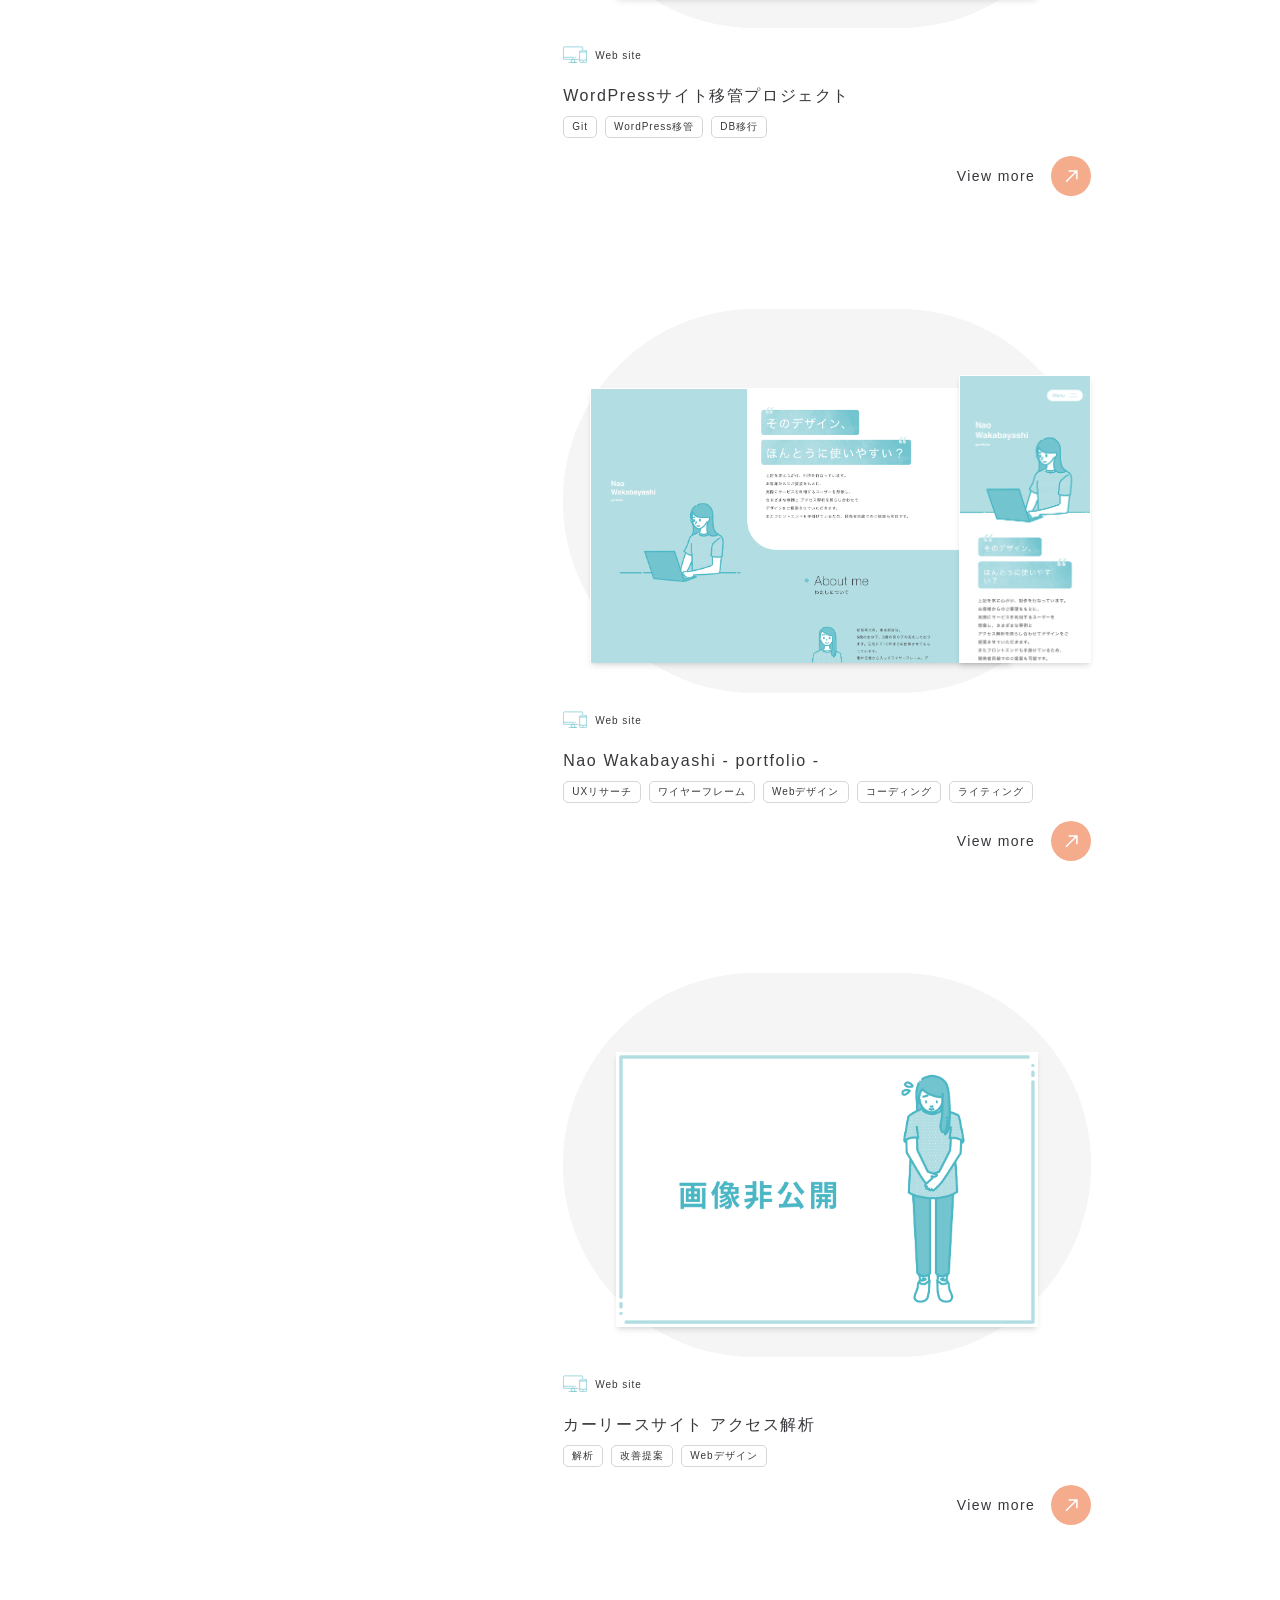
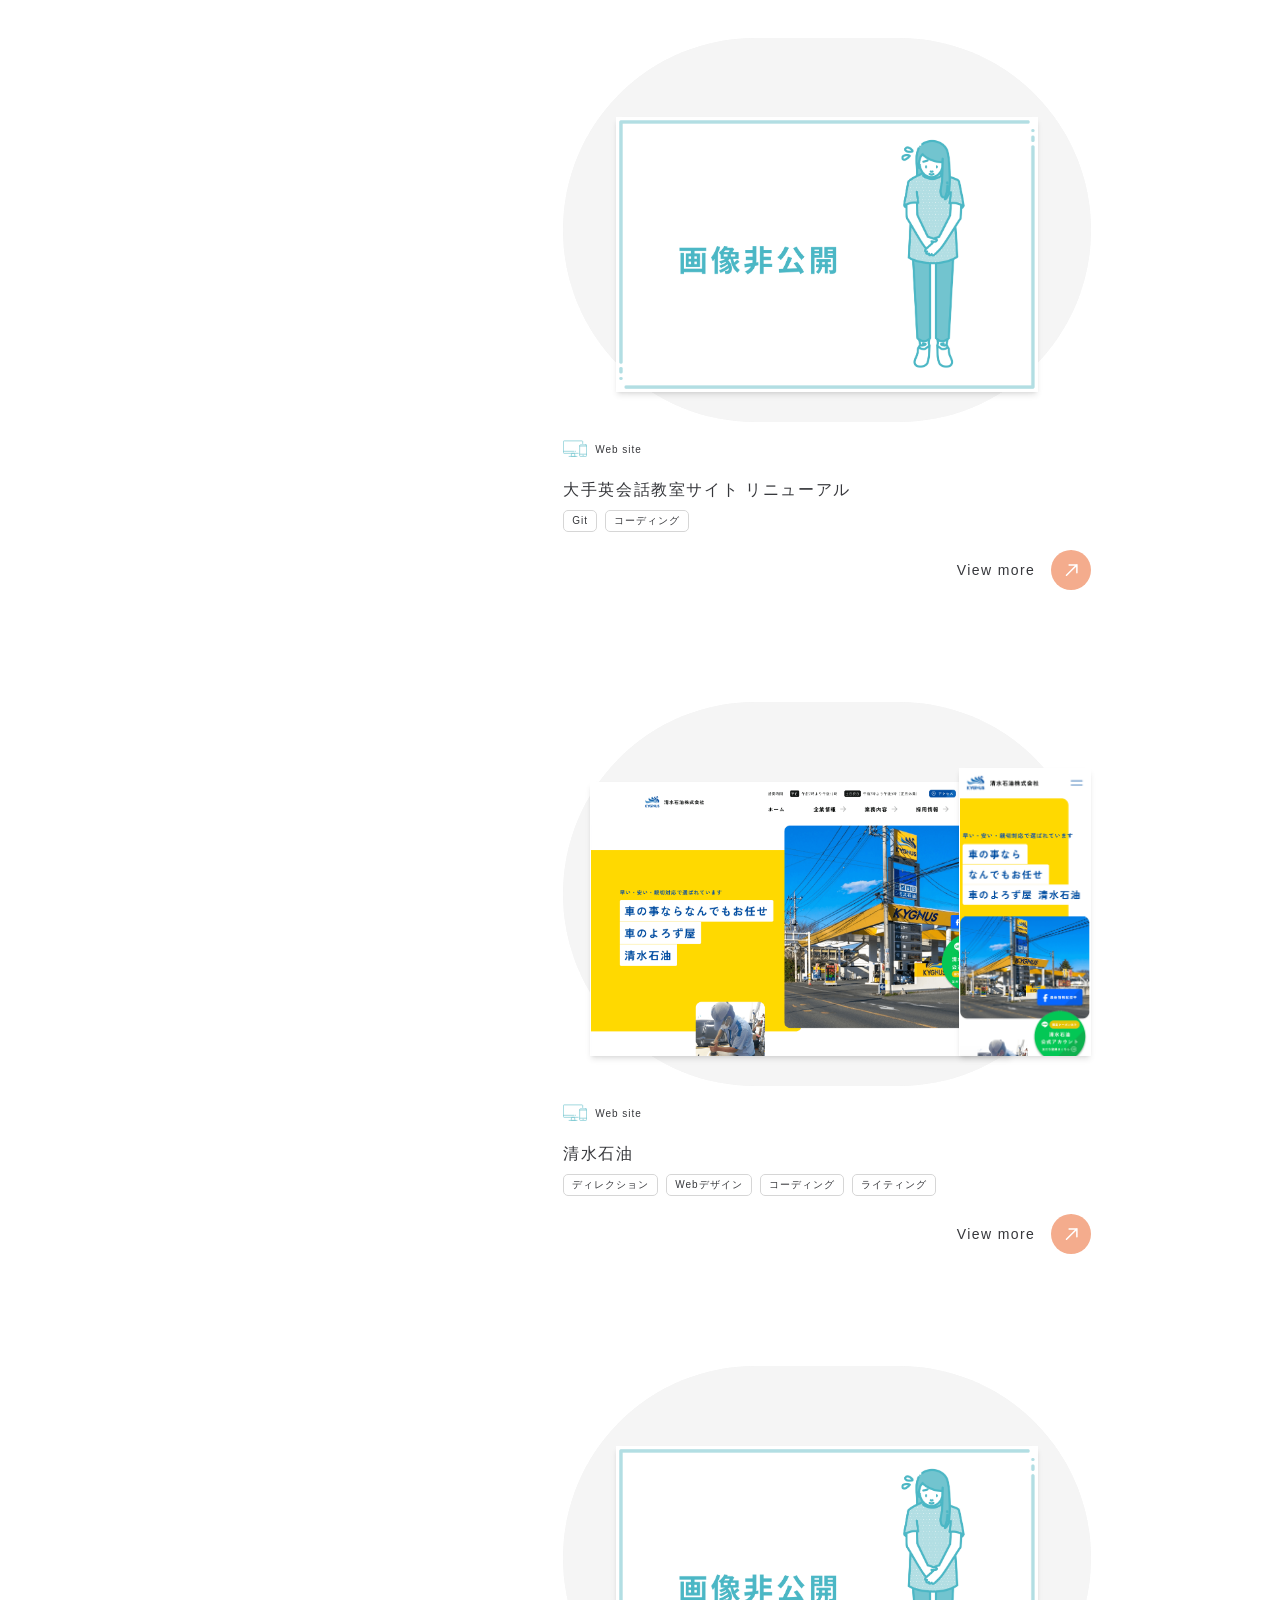
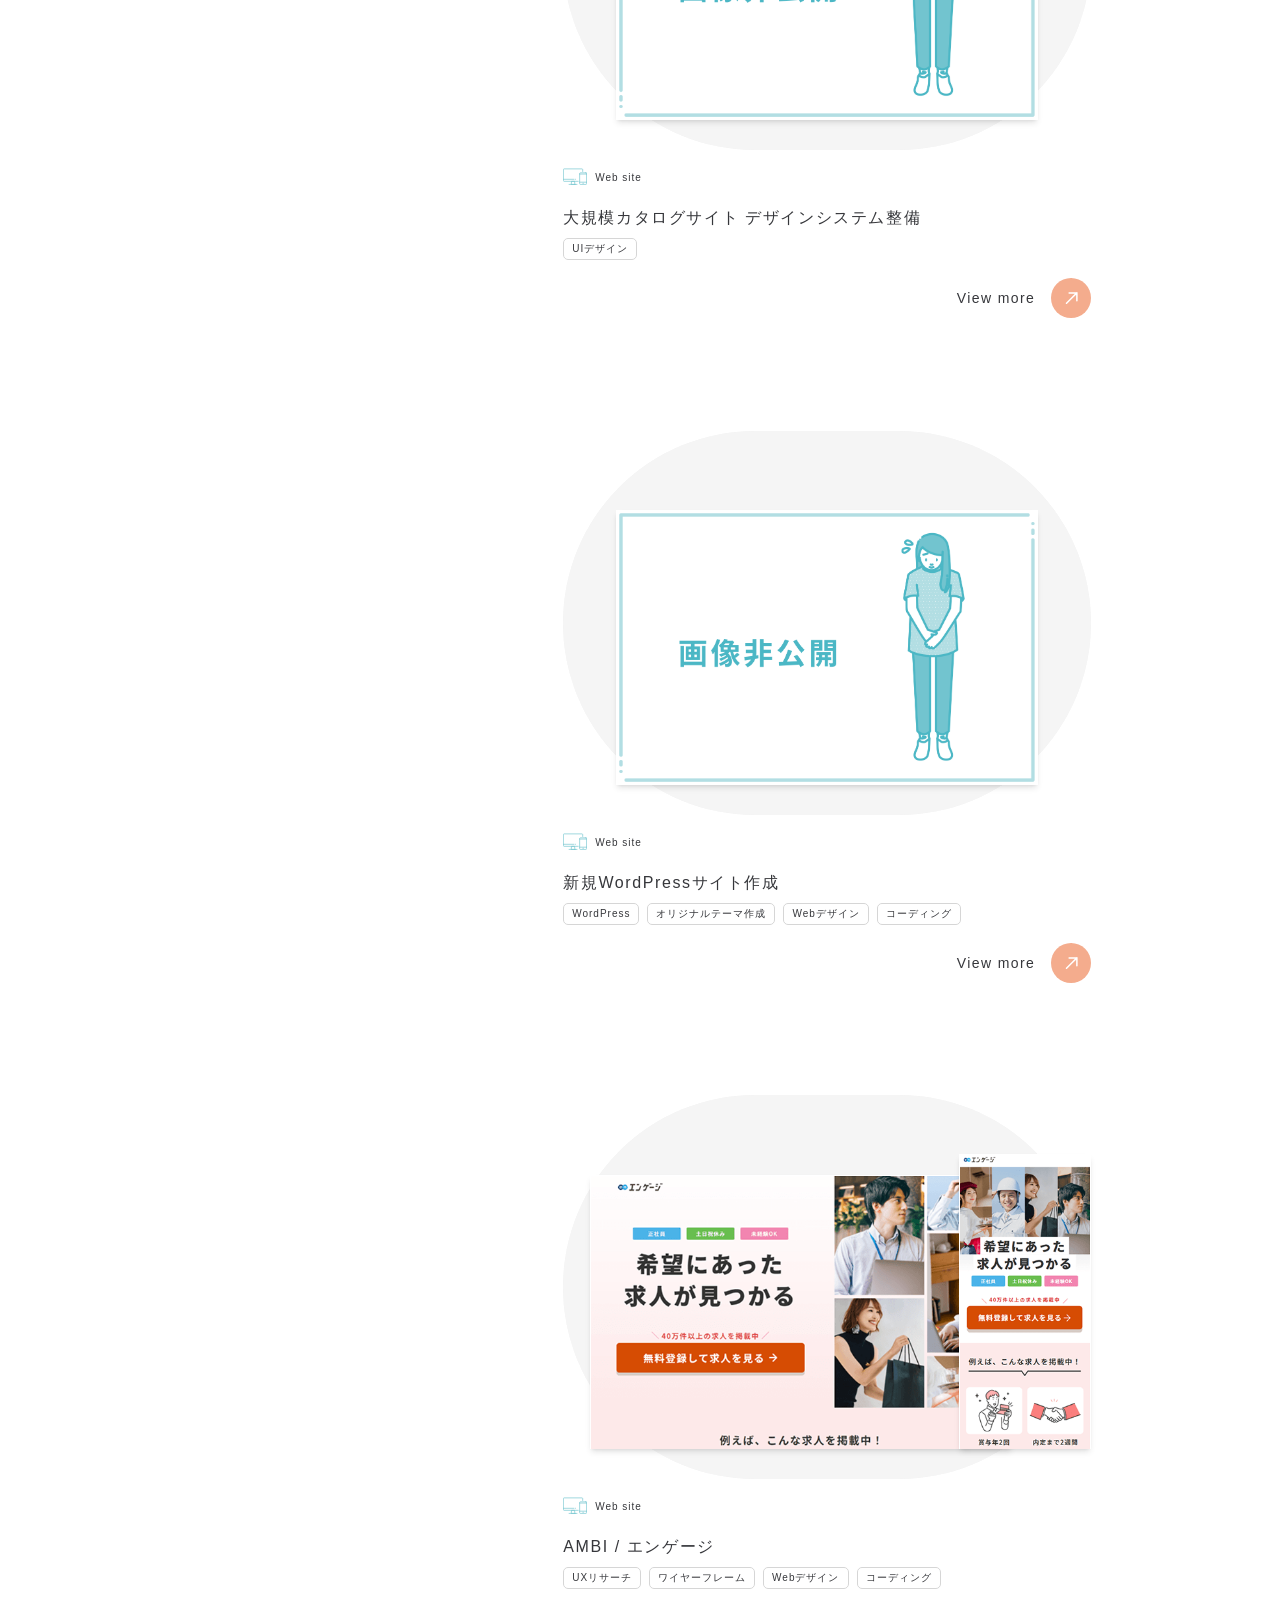
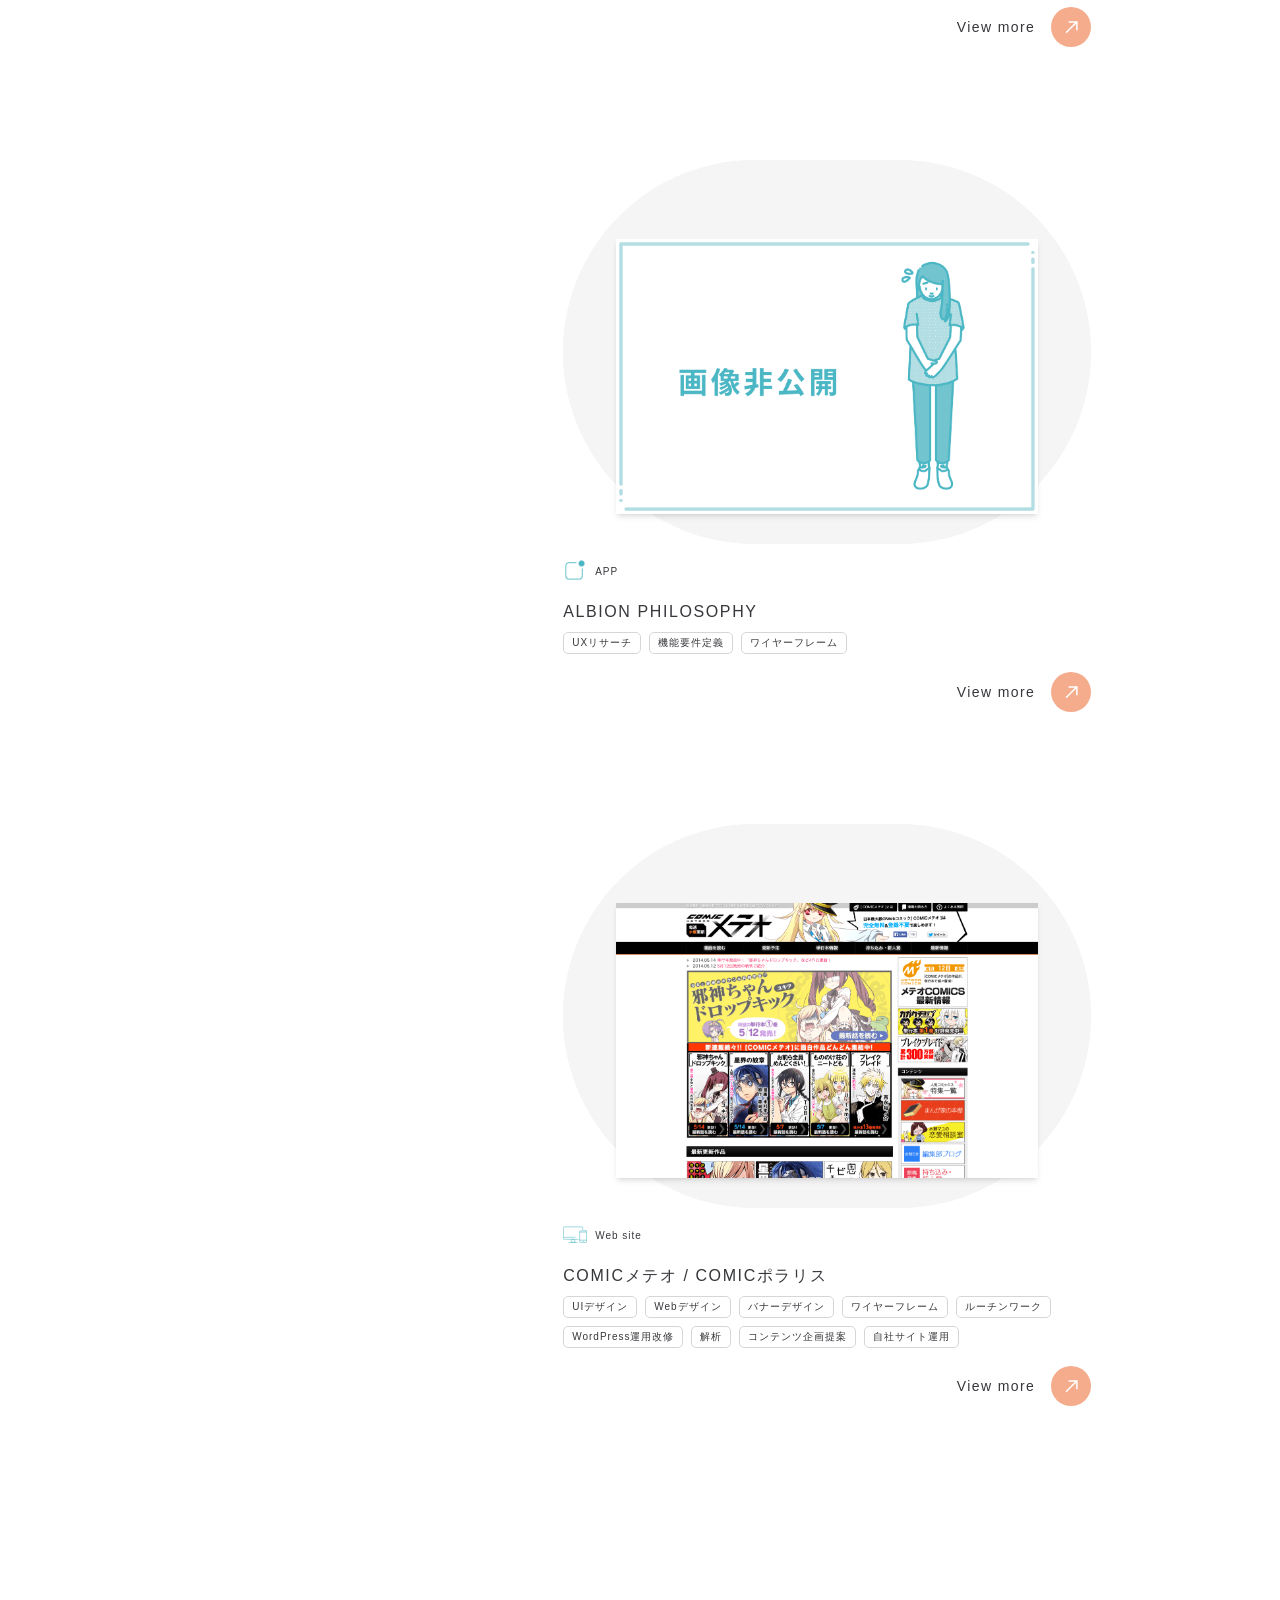
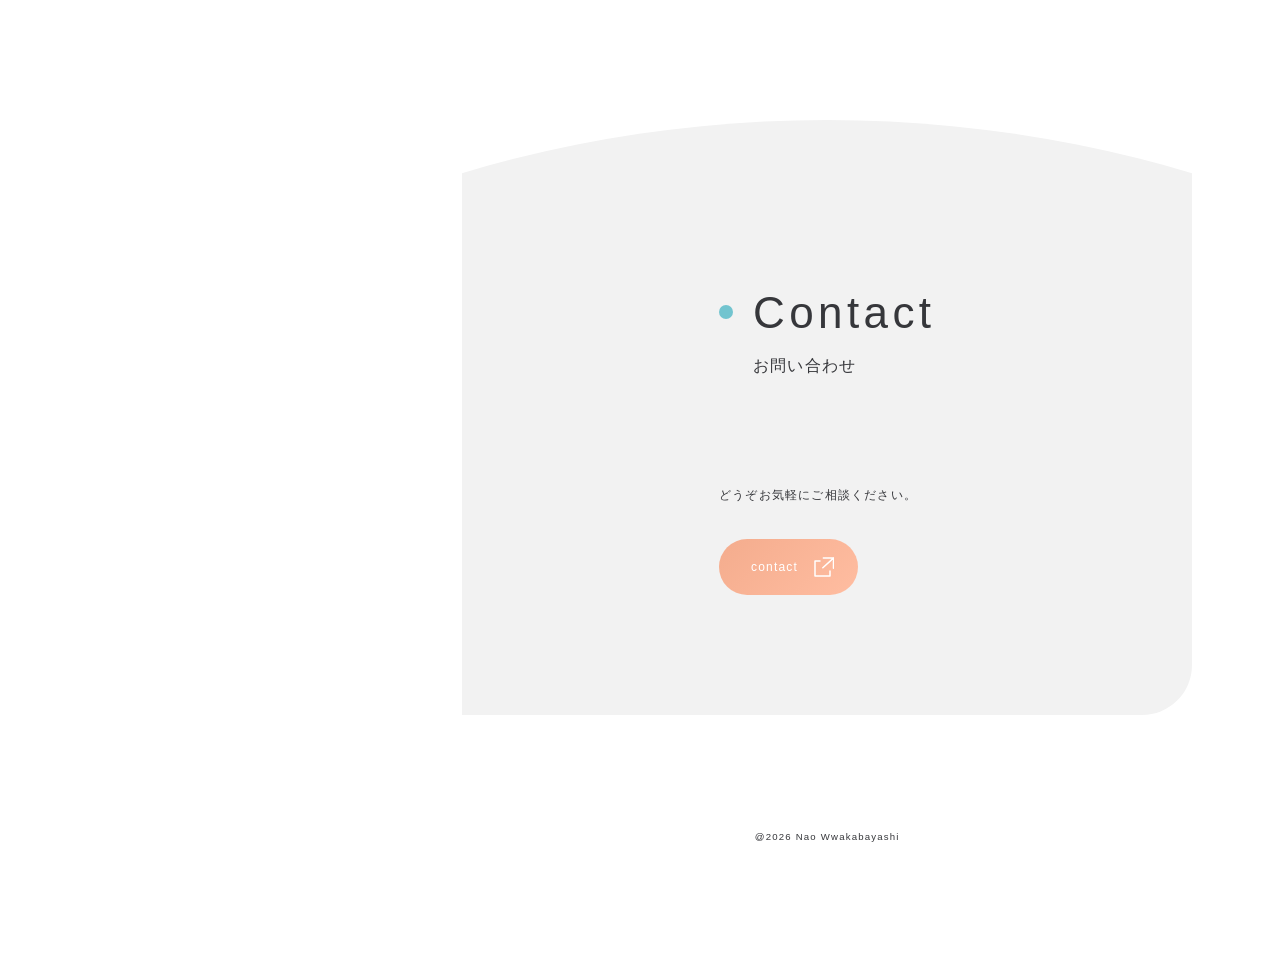
==== commit 2b19ee7b: "2page add" ====
--- a/index.html
+++ b/index.html
@@ -43,6 +43,10 @@
                       <div class="text">Nao Wakabayashi - portfolio -</div>
                       <div class="circle-arrow"><img src="img/menu_circle-arrow.svg" alt="↗"></div>
                     </a></li>
+                    <li class="project-name"><a href="work/sumacara.html">
+                      <div class="text">カーリースサイト アクセス解析</div>
+                      <div class="circle-arrow"><img src="img/menu_circle-arrow.svg" alt="↗"></div>
+                    </a></li>
                     <li class="project-name"><a href="work/pkc.html">
                       <div class="text">大手英会話教室サイト リニューアル</div>
                       <div class="circle-arrow"><img src="img/menu_circle-arrow.svg" alt="↗"></div>
@@ -53,6 +57,10 @@
                     </a></li>
                     <li class="project-name"><a href="work/kokuyo.html">
                       <div class="text">大規模カタログサイト<br>デザインシステム整備</div>
+                      <div class="circle-arrow"><img src="img/menu_circle-arrow.svg" alt="↗"></div>
+                    </a></li>
+                    <li class="project-name"><a href="work/empathy.html">
+                      <div class="text">新規WordPressサイト作成</div>
                       <div class="circle-arrow"><img src="img/menu_circle-arrow.svg" alt="↗"></div>
                     </a></li>
                     <li class="project-name"><a href="work/engage_ambi.html">
@@ -131,11 +139,13 @@
           <span class="KV-label long">ほんとうに使いやすい？</span>
         </h2>
         <div class="p-group">
-          <p>上記を常に心がけ、制作を行なっています。<br>
-            お客様からのご要望をもとに、<br>
-            実際にサービスを利用するユーザーを<br class="br-sp">想像し、<br class="no-pc">さまざまな事例と<br class="br-sp">
-            アクセス解析を照らし合わせて<br class="no-pc">デザインをご提案させていただきます。<br>
-            またフロントエンドも手掛けているため、<br class="br-sp">開発者目線でのご提案も可能です。
+          <p>
+            クライアントの要望を形にするだけでなく、<br>
+            その先にいるユーザーにとって使いやすく、<br>
+            目的を達成しやすい体験を意識して<br class="br-sp">デザインを手掛けています。<br>
+            また、デザインだけにとどまらず、<br>
+            アクセス解析や改善提案、<br class="br-sp">フロントエンド実装の経験を活かし、<br>
+            企画から公開後の改善までを見据えた提案を<br class="br-sp">心掛けています。
           </p>
         </div>
       </div>
@@ -255,7 +265,26 @@
 
 
 
-          
+          <article class="card-content">
+            <div class="image-area">
+              <a href="work/sumacara.html" aria-label="カーリースサイト アクセス解析の詳細ページを見る" >
+                <img src="img/private.png" alt="カーリースサイト アクセス解析" class="img-single-pc">
+              </a>
+              <!--span class="badge">new</span-->
+            </div>
+            <div>
+              <p class="tag web">Web site</p>
+              <h3 class="title">カーリースサイト アクセス解析</h3>
+              <div class="tag-group">
+                <span>解析</span><span>改善提案</span><span>Webデザイン</span>
+              </div>
+            </div>
+            <div class="more">
+              <a href="work/sumacara.html" aria-label="カーリースサイト アクセス解析の詳細ページを見る" class="circle-link">
+                View more<div class="circle-arrow"><img src="img/circle-arrow.svg" alt="↗"></div>
+              </a>
+            </div>
+          </article>
 
 
 
@@ -294,7 +323,7 @@
               <p class="tag web">Web site</p>
               <h3 class="title">清水石油</h3>
               <div class="tag-group">
-                <span>Webデザイン</span><span>コーディング</span><span>ライティング</span>
+                <span>ディレクション</span><span>Webデザイン</span><span>コーディング</span><span>ライティング</span>
               </div>
             </div>
             <div class="more">
@@ -322,6 +351,29 @@
             </div>
             <div class="more">
               <a href="work/kokuyo.html" aria-label="大規模カタログサイト デザインシステム整備の詳細ページを見る" class="circle-link">
+                View more<div class="circle-arrow"><img src="img/circle-arrow.svg" alt="↗"></div>
+              </a>
+            </div>
+          </article>
+
+
+          
+          <article class="card-content">
+            <div class="image-area">
+              <a href="work/empathy.html" aria-label="新規WordPressサイト作成の詳細ページを見る" >
+                <img src="img/private.png" alt="新規WordPressサイト作成" class="img-single-pc">
+              </a>
+              <!--span class="badge">new</span-->
+            </div>
+            <div>
+              <p class="tag web">Web site</p>
+              <h3 class="title">新規WordPressサイト作成</h3>
+              <div class="tag-group">
+                <span>WordPress</span><span>オリジナルテーマ作成</span><span>Webデザイン</span><span>コーディング</span>
+              </div>
+            </div>
+            <div class="more">
+              <a href="work/empathy.html" aria-label="エンゲージの詳細ページを見る" class="circle-link">
                 View more<div class="circle-arrow"><img src="img/circle-arrow.svg" alt="↗"></div>
               </a>
             </div>
--- a/css/style.css
+++ b/css/style.css
@@ -961,6 +961,7 @@
   }
   .KV .KV-img-short img {
     top: 392px !important;
+    width: 83%;
   }
   .KV .KV-img-long {
     display: none;
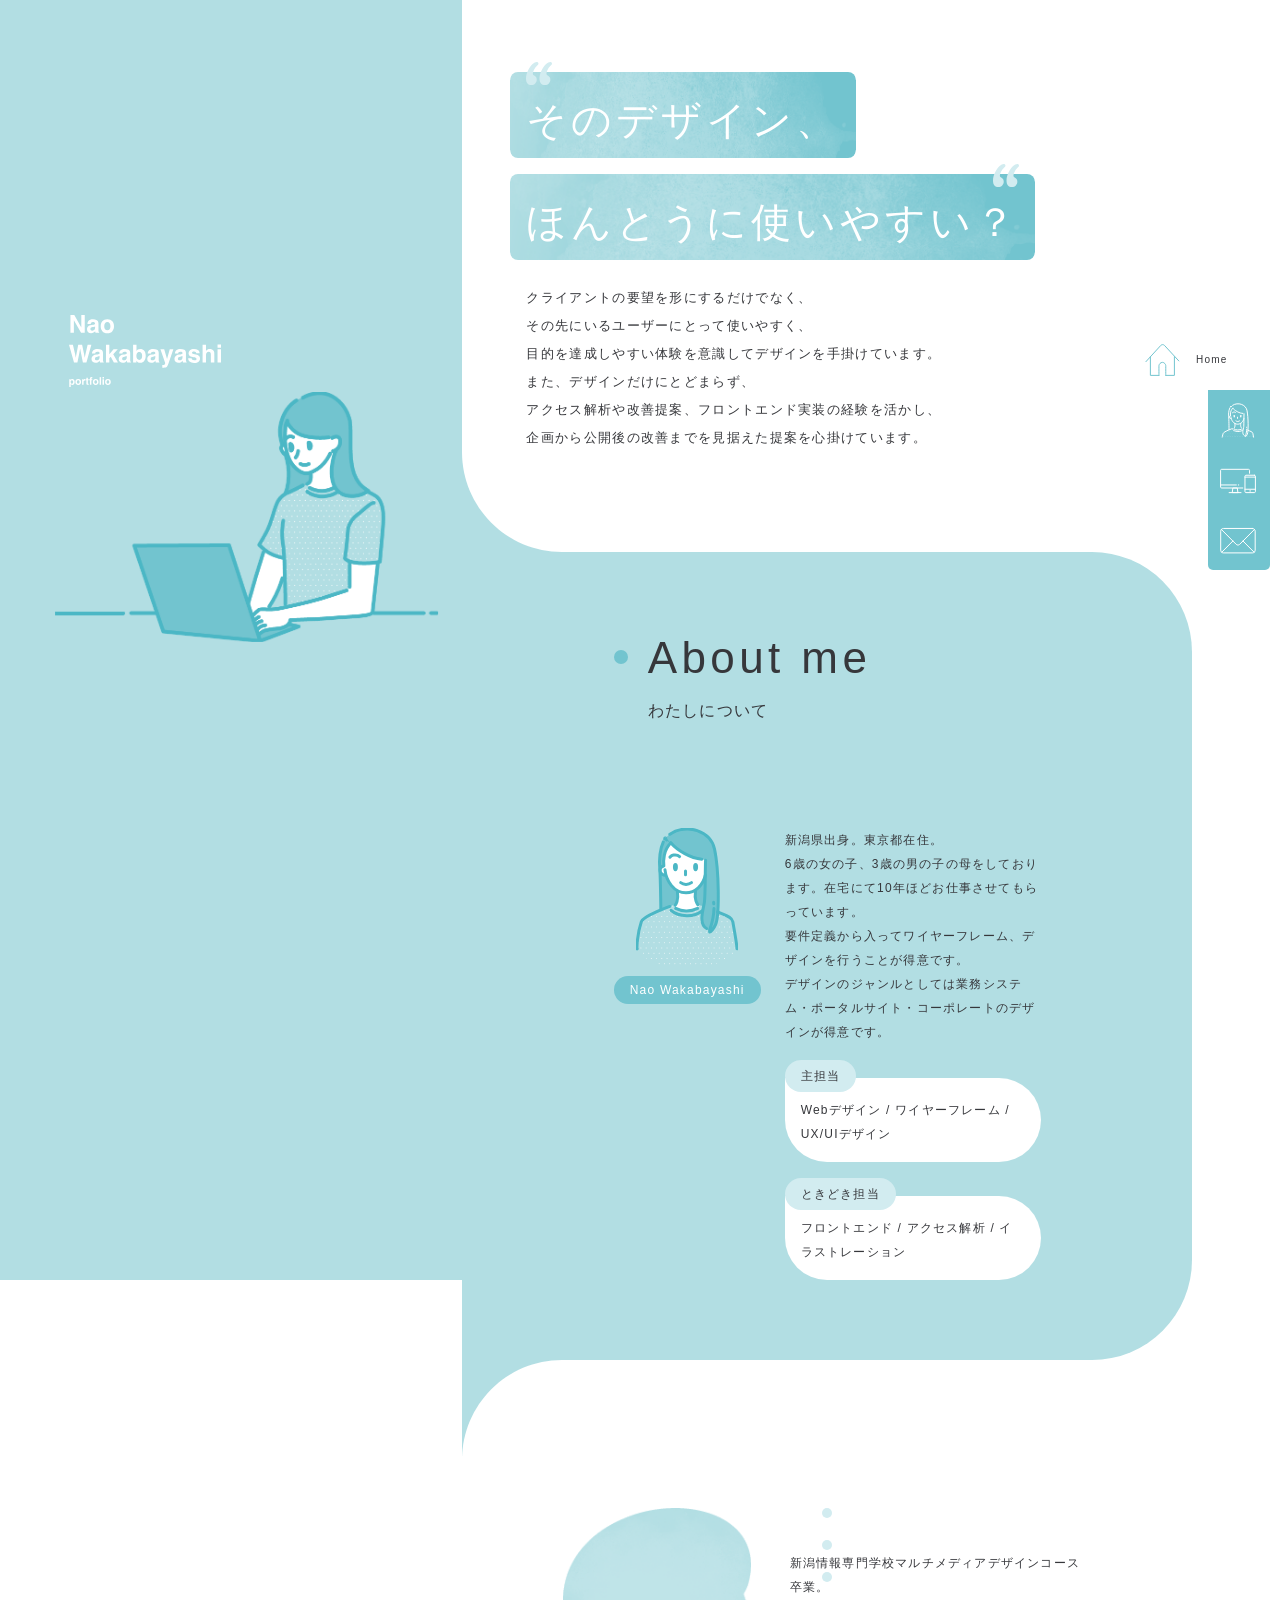
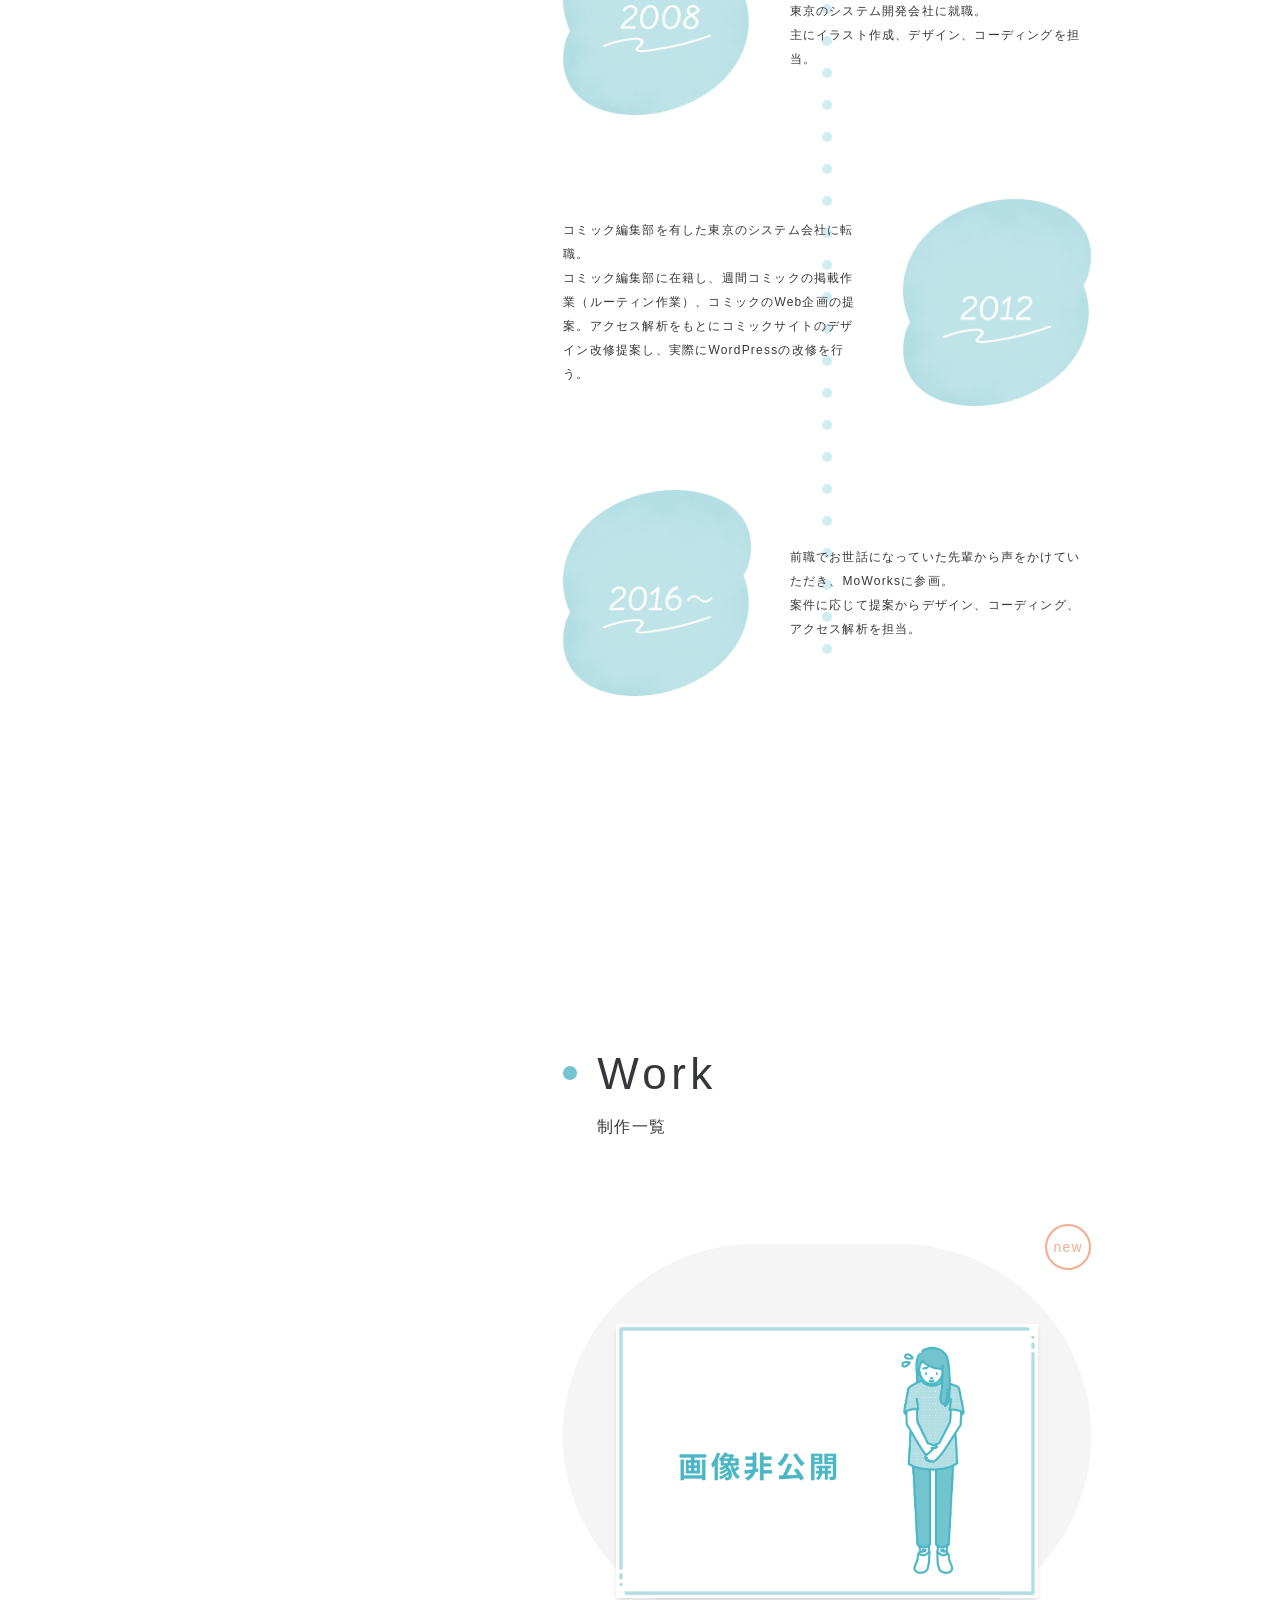
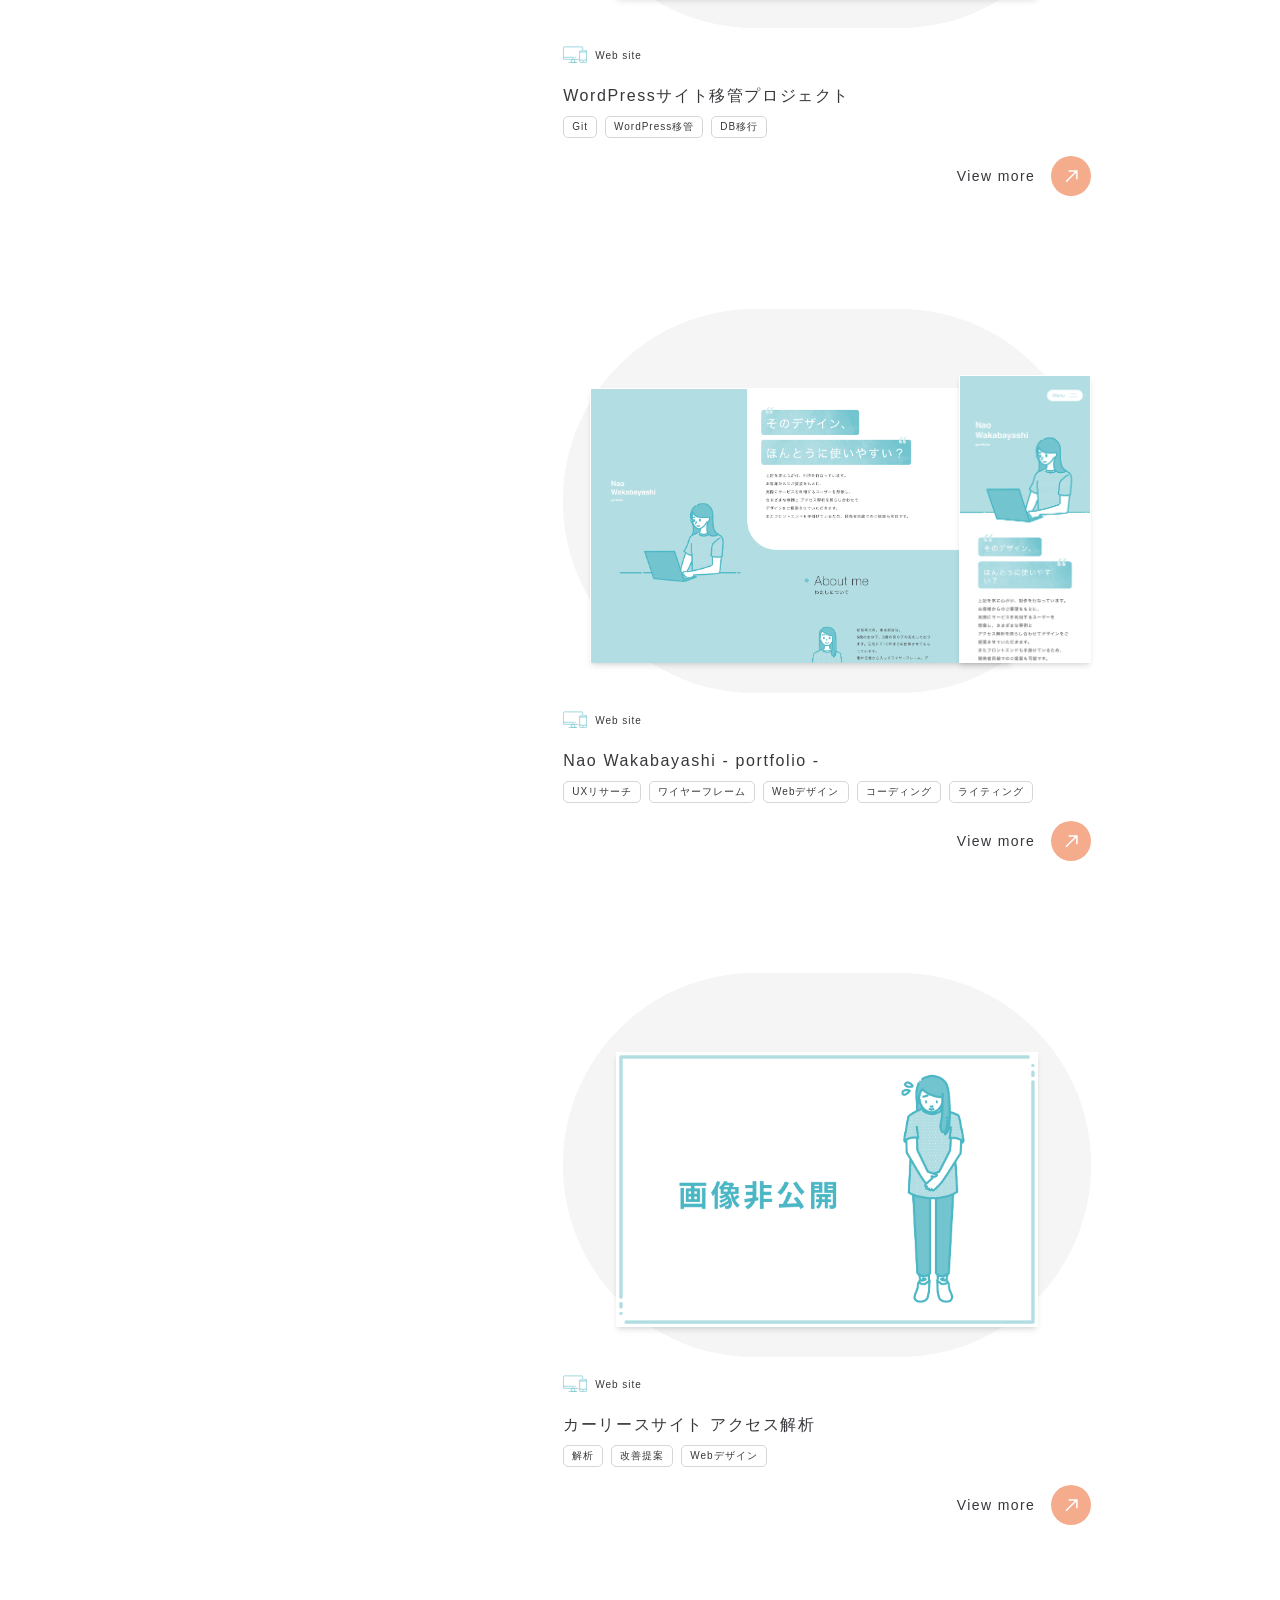
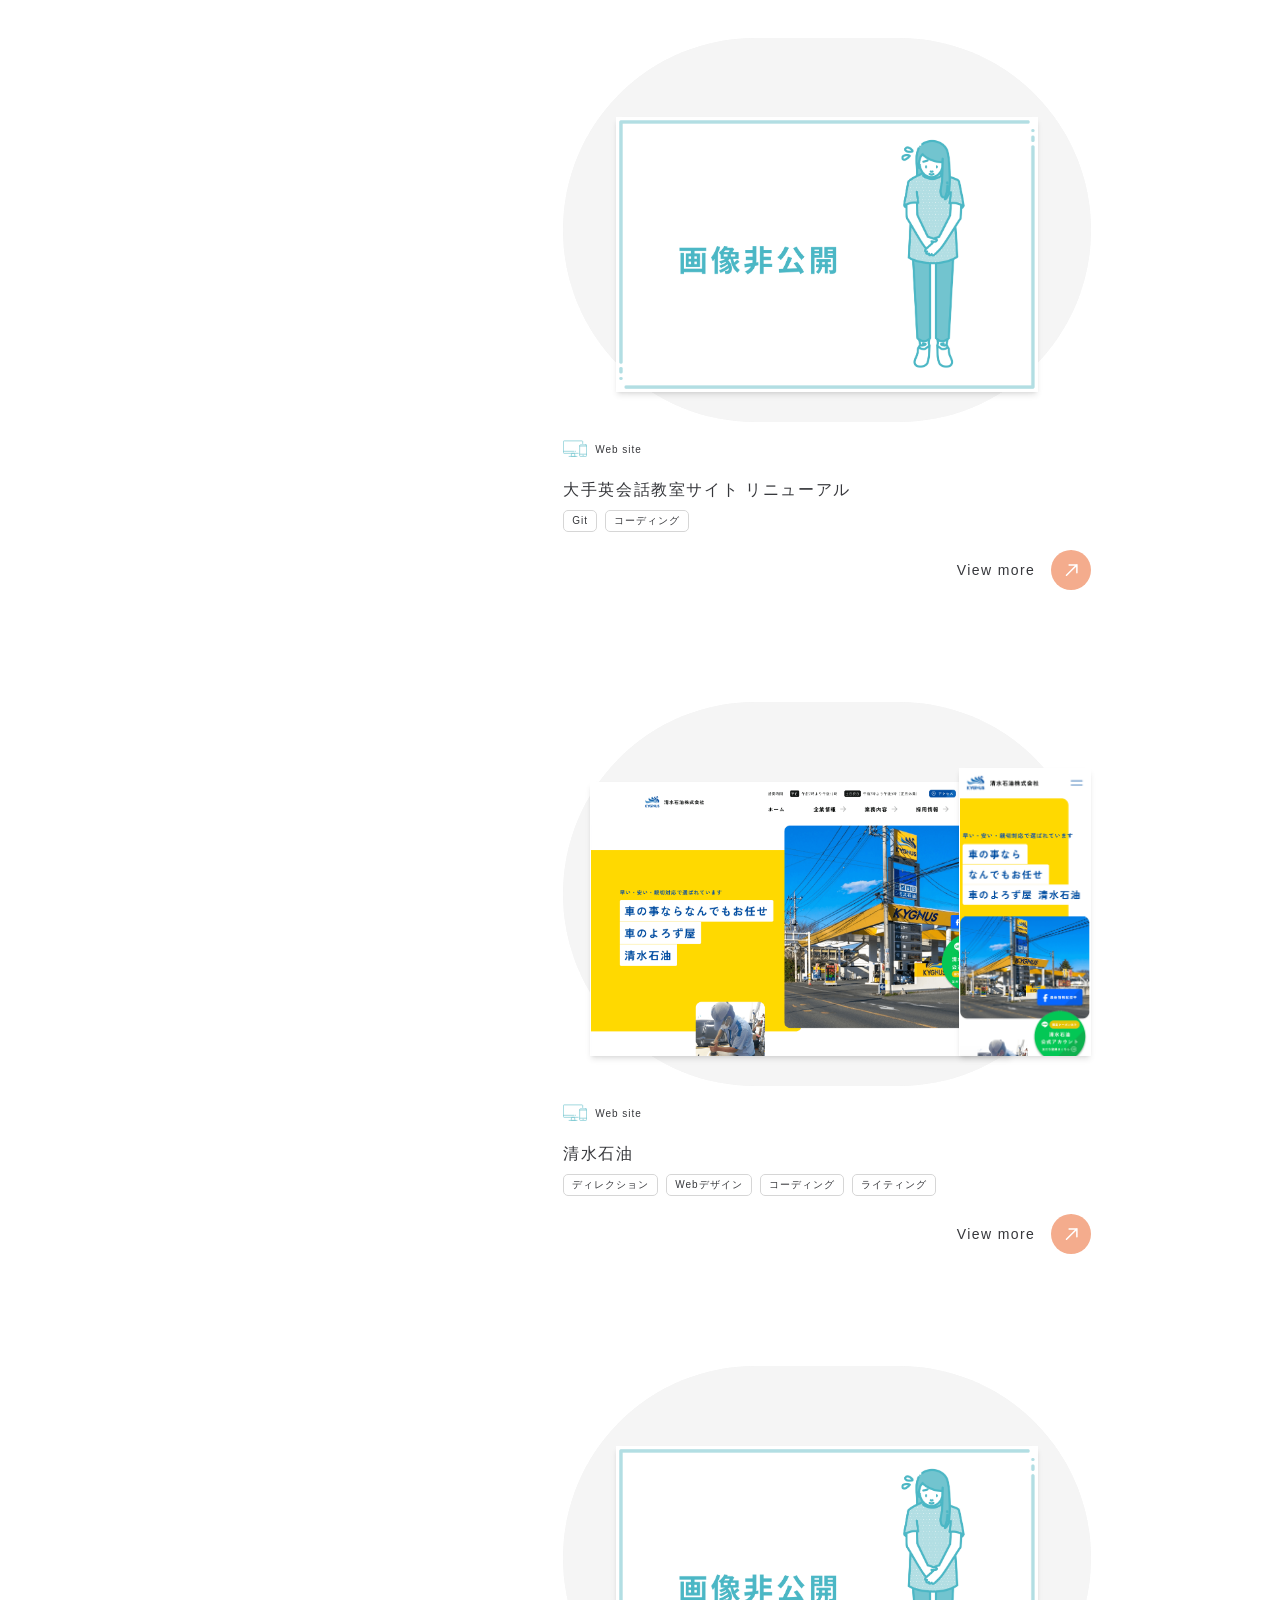
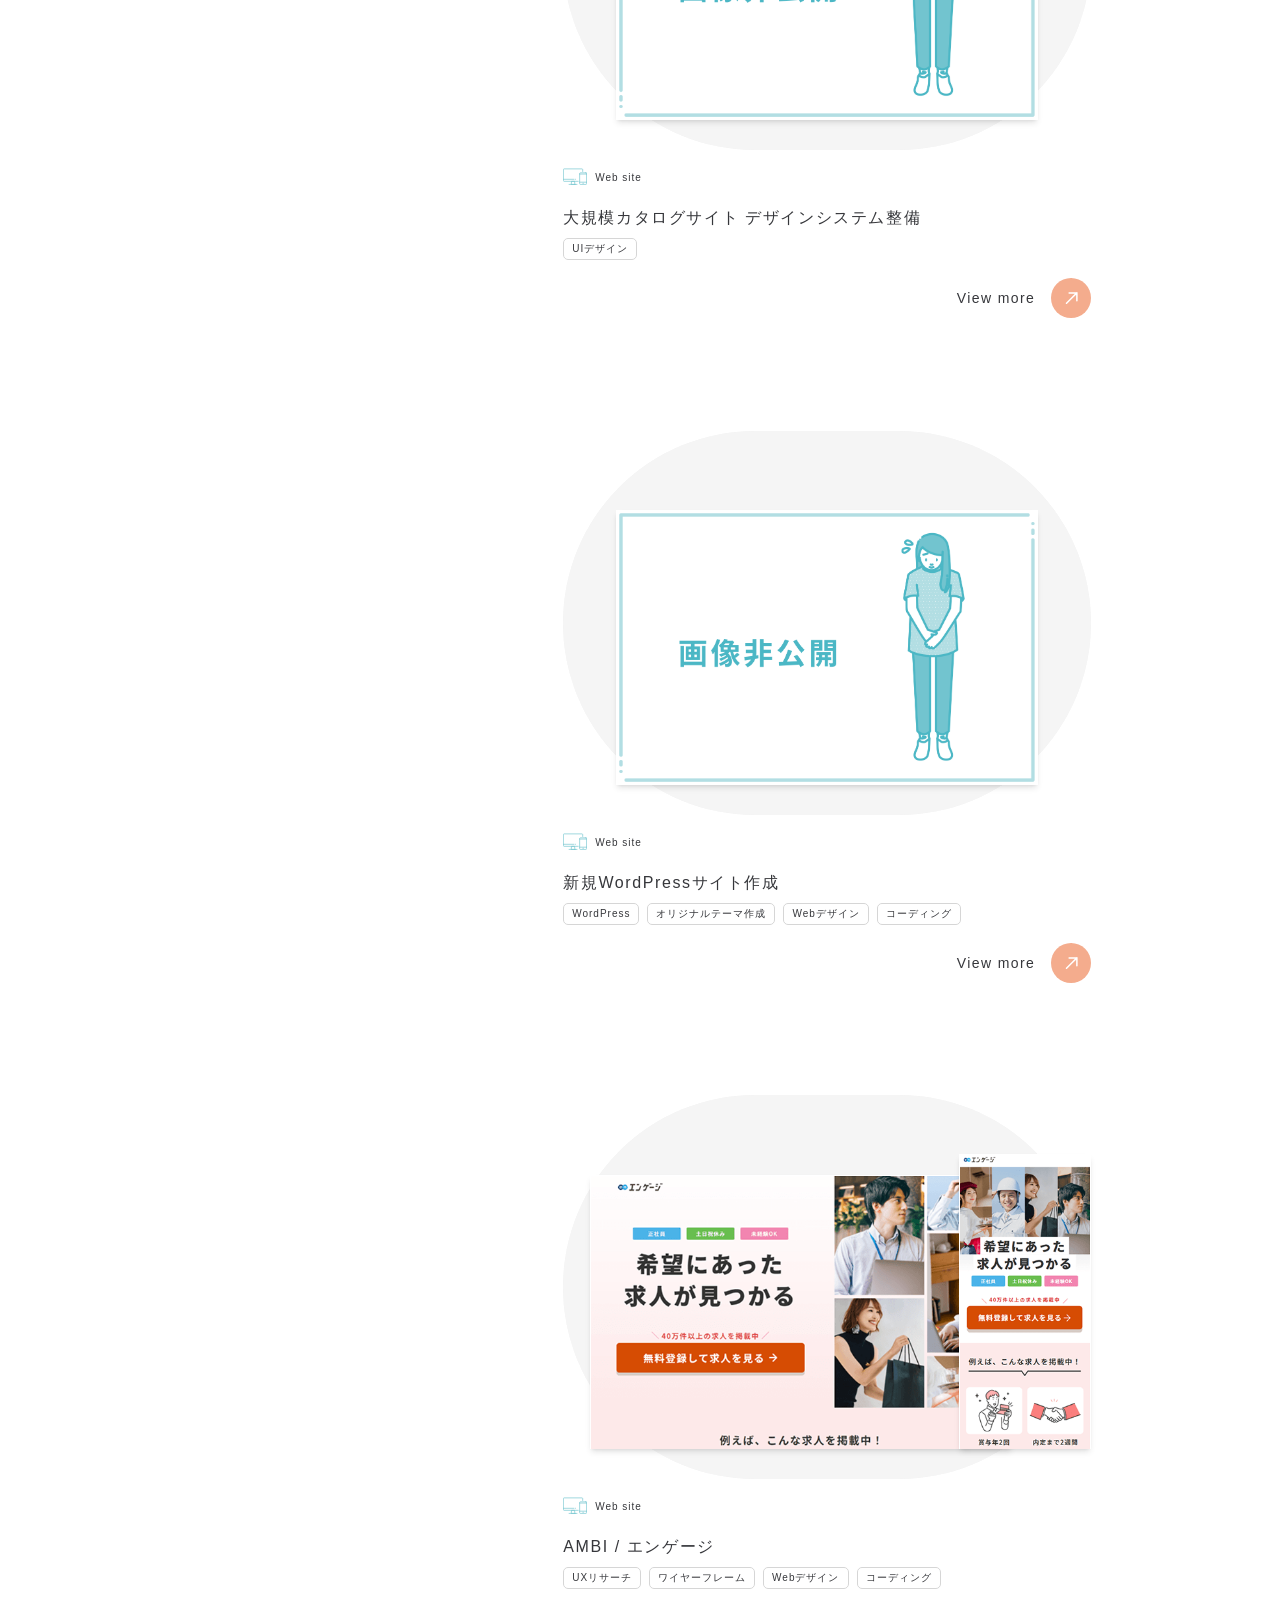
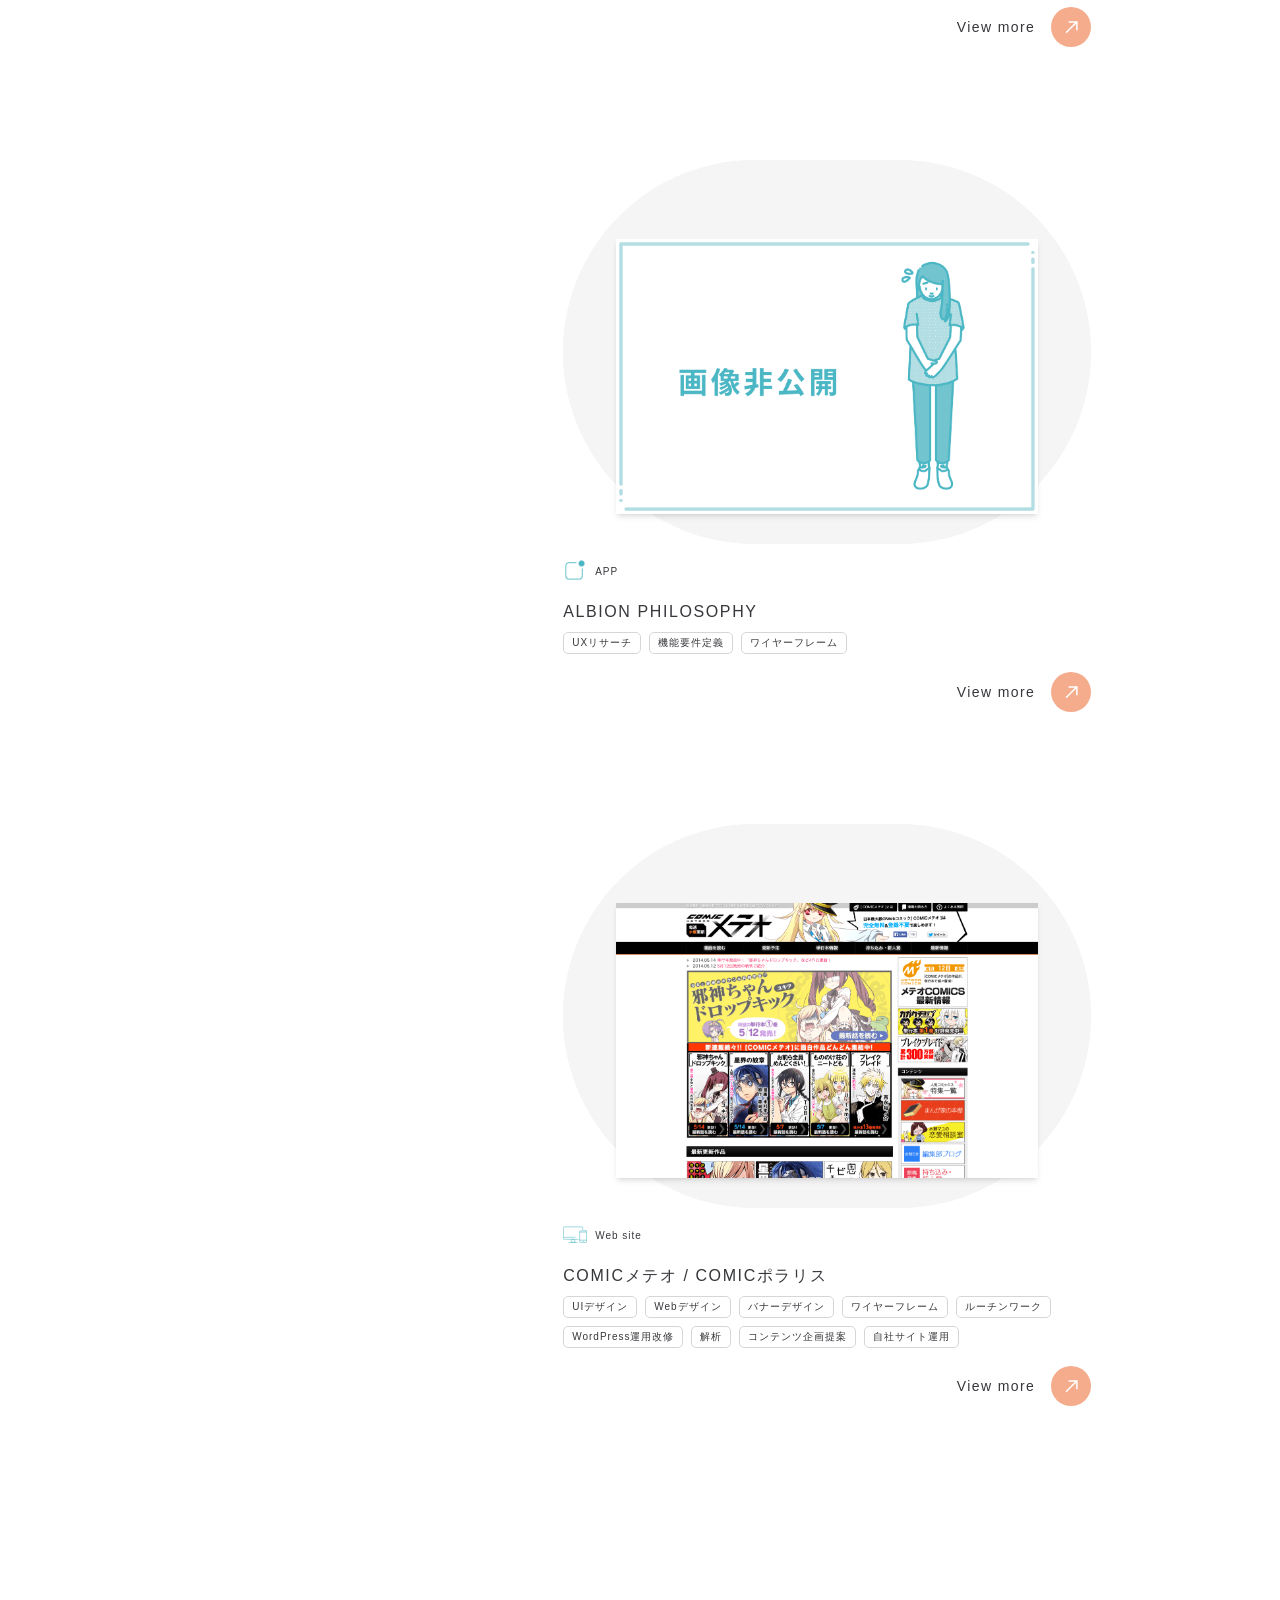
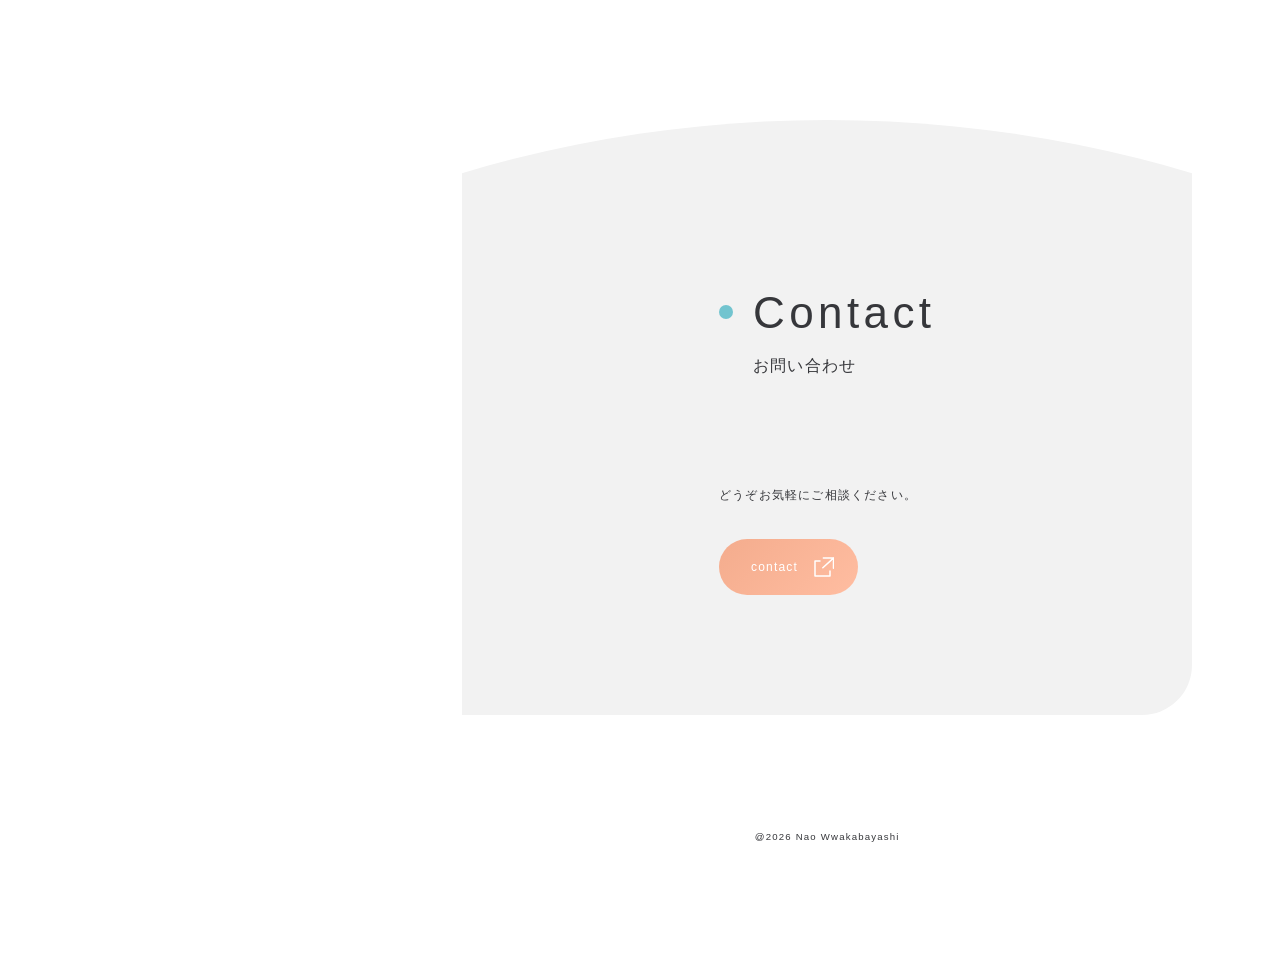
==== commit ed910cad: "text updeat" ====
--- a/index.html
+++ b/index.html
@@ -167,7 +167,7 @@
                 <div class="text-group">
                   <p>新潟県出身。東京都在住。<br>6歳の女の子、3歳の男の子の母をしております。在宅にて10年ほどお仕事させてもらっています。</p>
                   <p>要件定義から入ってワイヤーフレーム、デザインを行うことが得意です。<br>
-                    デザインのジャンルとしては業務システム・EC・コーポレートのデザインが得意です。</p>
+                    デザインのジャンルとしては業務システム・ポータルサイト・コーポレートのデザインが得意です。</p>
                   <dl class="skil">
                     <dt>主担当</dt>
                     <dd>Webデザイン / ワイヤーフレーム / UX/UIデザイン</dd>
